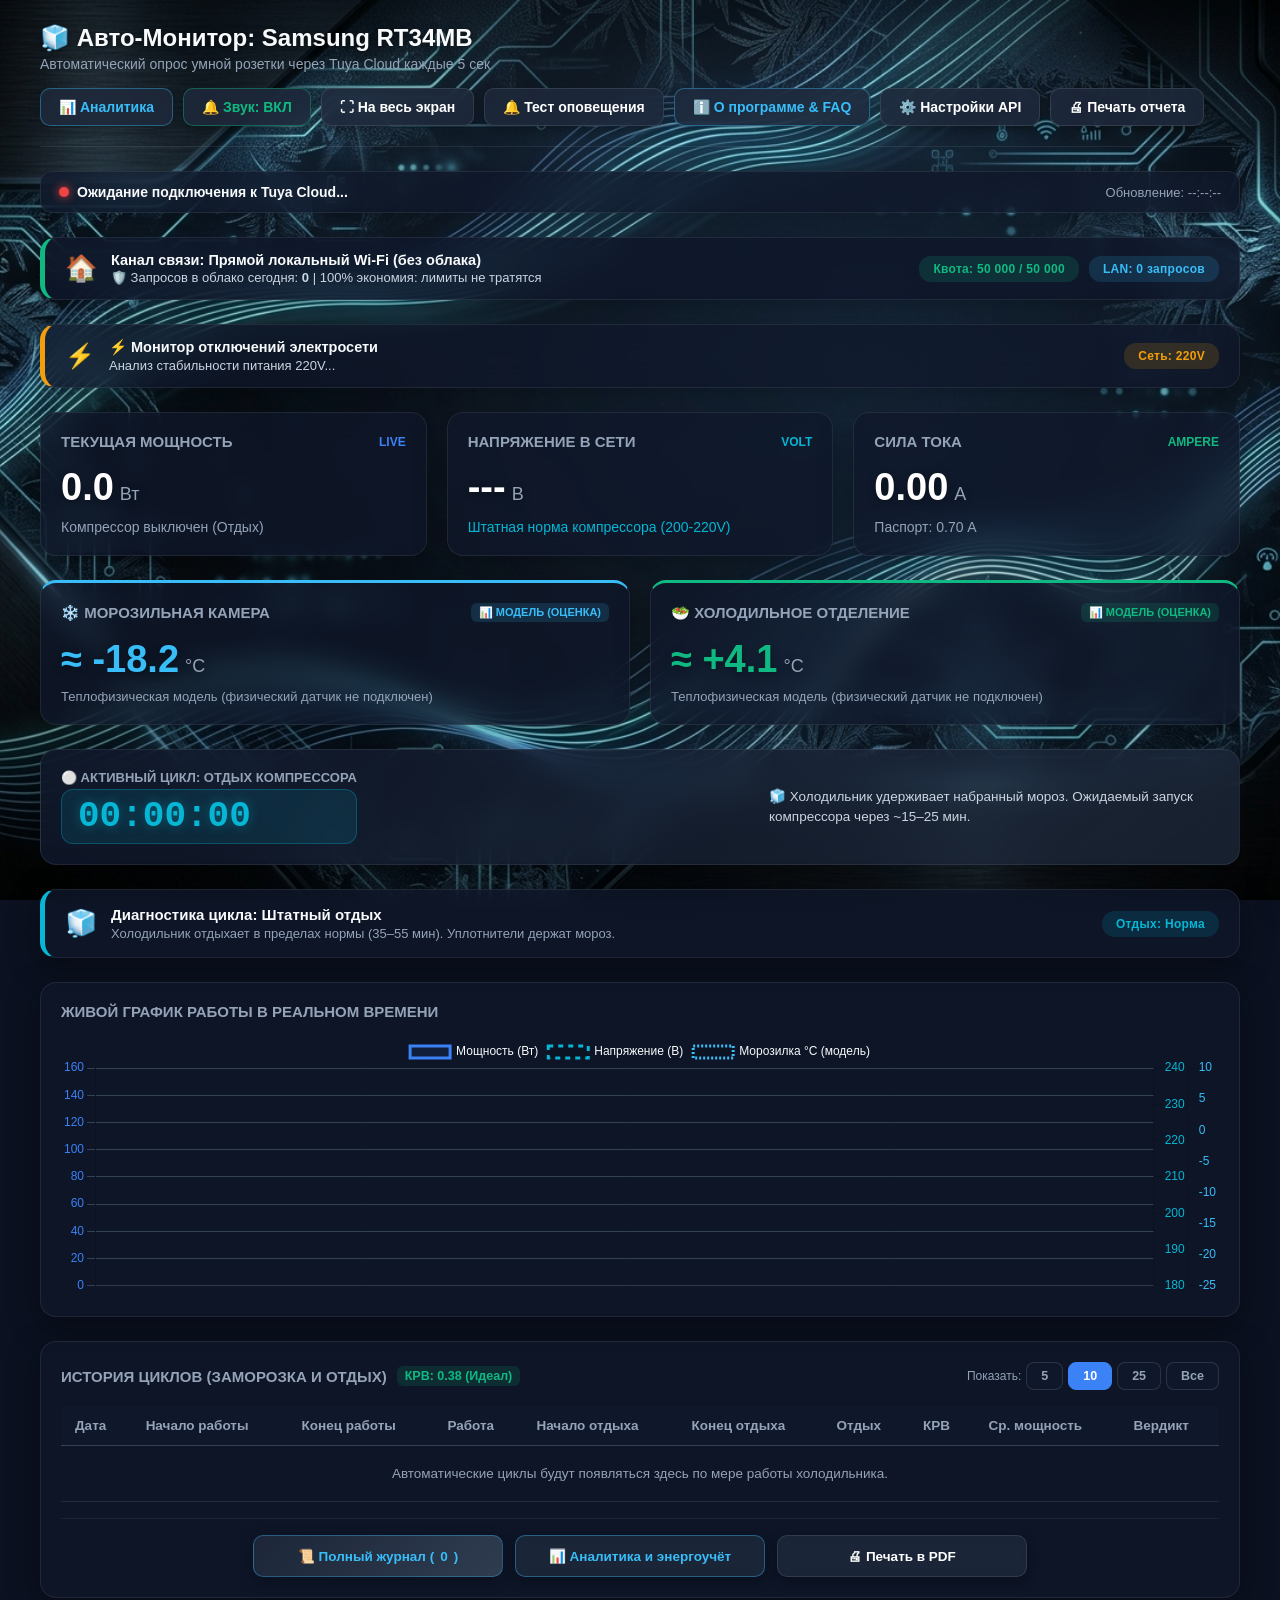
==== static/index.html @ 831f8606 "fix(dashboard): bump asset cache-busting query to v3.10.1 for instant splash reload" ====
<!DOCTYPE html>
<html lang="ru">
<head>
    <meta charset="UTF-8">
    <meta name="viewport" content="width=device-width, initial-scale=1.0">
    <title>Samsung RT34MB — Монитор</title>
    
    <!-- PWA & Mobile Icons -->
    <link rel="manifest" href="manifest.json">
    <link rel="icon" type="image/png" sizes="64x64" href="favicon.png">
    <link rel="apple-touch-icon" sizes="180x180" href="apple-touch-icon.png">
    <meta name="theme-color" content="#0f172a">
    <meta name="apple-mobile-web-app-capable" content="yes">
    <meta name="apple-mobile-web-app-status-bar-style" content="black-translucent">
    <meta name="apple-mobile-web-app-title" content="Samsung RT34MB">
    
    <script src="chart.umd.min.js"></script>
    <link rel="stylesheet" href="css/dashboard.css?v=3.10.1">

    <style>
        /* Safeguard style to ensure instant dark splash screen display on load */
        #app-splash-screen {
            position: fixed;
            top: 0;
            left: 0;
            width: 100vw;
            height: 100vh;
            z-index: 99999;
            background: #050914;
            display: flex;
        }
    </style>
</head>
<body>
<audio id="pc-audio-player" preload="auto" src="chime.wav" style="display:none;"></audio>

<!-- App Intro Splash Screen (Заставка при входе) -->
<div id="app-splash-screen" class="app-splash-screen" onclick="dismissSplashScreen()">
    <!-- Ambient glowing backdrop lighting -->
    <div class="splash-glow splash-glow-1"></div>
    <div class="splash-glow splash-glow-2"></div>
    <div class="splash-glow splash-glow-3"></div>
    <div class="splash-grid-pattern"></div>

    <!-- Quick Skip Button in top-right -->
    <button type="button" class="splash-skip-btn" id="splash-skip-btn" onclick="event.stopPropagation(); dismissSplashScreen();" title="Пропустить заставку [Esc]">
        <span>Пропустить</span> <span style="font-size:11px; opacity:0.8;">✕</span>
    </button>

    <div class="splash-container" onclick="event.stopPropagation();">
        <!-- Animated Tech Emblem -->
        <div class="splash-emblem-wrap">
            <div class="splash-orbit-outer"></div>
            <div class="splash-orbit-inner"></div>
            <div class="splash-radar-sweep"></div>
            <div class="splash-emblem-core">
                <div class="splash-icon-glow"></div>
                <!-- Precision SVG Refrigerator with Freezer Cryo Snowflake & Live Telemetry Wave -->
                <svg class="splash-svg-icon" viewBox="0 0 64 64" fill="none" xmlns="http://www.w3.org/2000/svg">
                    <!-- Modern Fridge Chassis -->
                    <rect x="14" y="6" width="36" height="52" rx="6" stroke="url(#splash-cyan-grad)" stroke-width="2.5" />
                    <!-- Freezer Divider -->
                    <line x1="14" y1="23" x2="50" y2="23" stroke="url(#splash-cyan-grad)" stroke-width="2" />
                    <!-- Ergonomic Door Handles -->
                    <line x1="18" y1="12" x2="18" y2="18" stroke="#38bdf8" stroke-width="2.5" stroke-linecap="round" />
                    <line x1="18" y1="28" x2="18" y2="38" stroke="#38bdf8" stroke-width="2.5" stroke-linecap="round" />
                    <!-- Cryo Snowflake in Freezer Section -->
                    <path d="M32 10V20M27 15H37M28.5 11.5L35.5 18.5M35.5 11.5L28.5 18.5" stroke="#67e8f9" stroke-width="1.8" stroke-linecap="round" />
                    <!-- Live ECG / Compressor Power Pulse Wave in Main Section -->
                    <path d="M20 38H25L28 32L32 44L35 35L38 41H44" stroke="#10b981" stroke-width="2.2" stroke-linecap="round" stroke-linejoin="round" class="splash-pulse-path" />
                    <defs>
                        <linearGradient id="splash-cyan-grad" x1="14" y1="6" x2="50" y2="58" gradientUnits="userSpaceOnUse">
                            <stop stop-color="#38bdf8"/>
                            <stop offset="0.5" stop-color="#06b6d4"/>
                            <stop offset="1" stop-color="#10b981"/>
                        </linearGradient>
                    </defs>
                </svg>
            </div>
        </div>

        <!-- Typography & Brand -->
        <div class="splash-brand">
            <div class="splash-brand-badge">
                <span class="splash-dot-pulse"></span>
                <span>TELEMETRY KIOSK • PRO v3.10.0</span>
            </div>
            <h1 class="splash-title">SAMSUNG <span class="splash-highlight">RT34MB</span></h1>
            <p class="splash-subtitle">Автономный комплекс термодинамики &amp; энергомониторинга</p>
        </div>

        <!-- Progress Bar & Status Text -->
        <div class="splash-progress-section">
            <div class="splash-progress-track">
                <div class="splash-progress-bar" id="splash-progress-bar">
                    <div class="splash-progress-sheen"></div>
                </div>
            </div>
            <div class="splash-status-row">
                <span class="splash-status-text" id="splash-status-text">Инициализация LAN Direct...</span>
                <span class="splash-status-pct" id="splash-status-pct">0%</span>
            </div>
        </div>

        <!-- System Architecture Pill Tags -->
        <div class="splash-tags">
            <span class="splash-tag"><span>⚡</span> 220V RMS</span>
            <span class="splash-tag"><span>❄️</span> No Frost</span>
            <span class="splash-tag"><span>🧠</span> Dual AI</span>
            <span class="splash-tag"><span>🛡️</span> Watchdog</span>
            <span class="splash-tag"><span>🍏</span> iPad Kiosk</span>
        </div>

        <!-- Bottom Tap / Click Hint -->
        <div class="splash-hint" onclick="dismissSplashScreen()">Нажмите в любое место или клавишу Esc для быстрого входа</div>
    </div>
</div>

<!-- Mobile Slide-out Drawer Menu -->
<div class="drawer-backdrop" id="drawer-backdrop" onclick="closeMobileDrawer()"></div>
<div class="drawer-content" id="drawer-content">
    <div class="drawer-header">
        <div>
            <div style="font-weight: 700; font-size: 15.5px; color: #f8fafc; display:flex; align-items:center; gap:6px;">
                🧊 <span>Samsung RT34MB</span>
            </div>
            <div style="font-size: 11.5px; color: #94a3b8; margin-top: 2px;">Мобильное меню</div>
        </div>
        <button onclick="closeMobileDrawer()" style="background: rgba(255,255,255,0.1); border: 1px solid rgba(255,255,255,0.15); color: #cbd5e1; width: 32px; height: 32px; border-radius: 50%; font-size: 16px; font-weight: bold; cursor: pointer; display: flex; align-items: center; justify-content: center;">
            ✕
        </button>
    </div>

    <!-- Section 1: Screens -->
    <div class="drawer-section-title">📂 Разделы</div>
    <button class="drawer-item" onclick="closeMobileDrawer(); window.scrollTo({top:0, behavior:'smooth'});">
        <span>🏠</span>
        <span>Главный дашборд</span>
    </button>
    <button class="drawer-item" onclick="closeMobileDrawer(); openAnalyticsModal();">
        <span>📊</span>
        <span>Аналитика и энергоучёт</span>
    </button>
    <button class="drawer-item" onclick="closeMobileDrawer(); openArchiveModal();">
        <span>📜</span>
        <span>Полный архив циклов</span>
    </button>
    <button class="drawer-item" onclick="closeMobileDrawer(); openAboutModal();">
        <span>ℹ️</span>
        <span>О программе, FAQ и версии</span>
    </button>
    <a class="drawer-item" href="ipad.html">
        <span>📟</span>
        <span>Режим Киоска iPad / Планшет</span>
    </a>
    <a class="drawer-item" href="../index.html" id="drawer-landing-btn" style="display:none;">
        <span>🌐</span>
        <span>На страницу презентации</span>
    </a>

    <!-- Section 2: Controls & Audio -->
    <div class="drawer-section-title">⚙️ Управление и звук</div>
    <button class="drawer-item" onclick="togglePcSound(); syncDrawerSoundUI();">
        <span id="drawer-sound-icon">🔔</span>
        <span id="drawer-sound-text">Звуковой сигнал: ВКЛ</span>
    </button>
    <button class="drawer-item" onclick="closeMobileDrawer(); showSplashScreen(true);">
        <span>🎬</span>
        <span>Заставка при входе</span>
    </button>
    <button class="drawer-item" onclick="toggleFullScreen(); closeMobileDrawer();">
        <span>⛶</span>
        <span>Полноэкранный режим</span>
    </button>
    <button class="drawer-item" onclick="testNotification(); closeMobileDrawer();">
        <span>🔔</span>
        <span>Тест оповещения</span>
    </button>
    <button class="drawer-item" onclick="openSettings(); closeMobileDrawer();">
        <span>⚙️</span>
        <span>Настройки Tuya API</span>
    </button>
    <button class="drawer-item" onclick="printReport();">
        <span>🖨</span>
        <span>Печать отчета</span>
    </button>

    <!-- Section 3: Status Info -->
    <div class="drawer-section-title">🛡️ Инфо о системе</div>
    <div style="padding: 12px 16px; font-size: 12px; color: #94a3b8; line-height: 1.6; background: rgba(15,23,42,0.6); margin: 6px 16px; border-radius: 10px; border: 1px solid rgba(255,255,255,0.06);">
        <div>Сервер: <strong style="color:#f8fafc;" id="drawer-server-ip">Локальная сеть</strong></div>
        <div id="drawer-channel-info">Канал: <strong style="color:#10b981;">LAN (без облака)</strong></div>
        <div id="drawer-quota-info">Квота: <strong style="color:#10b981;">50 000 / 50 000</strong></div>
    </div>
</div>

<div class="container">
    <!-- Header -->
    <div class="header">
        <div class="title-group">
            <h1>🧊 Авто-Монитор: Samsung RT34MB</h1>
            <p>Автоматический опрос умной розетки через Tuya Cloud каждые 5 сек</p>
        </div>
        <!-- Desktop Action Buttons -->
        <div class="btn-group desktop-btn-group">
            <button class="btn btn-secondary" onclick="openAnalyticsModal()" style="color:#38bdf8; border-color:rgba(56,189,248,0.4); font-weight:700;">📊 Аналитика</button>
            <button class="btn btn-secondary" onclick="togglePcSound()" id="pc-sound-btn" style="color:#10b981; border-color:rgba(16,185,129,0.4);">🔔 Звук: ВКЛ</button>
            <button class="btn btn-secondary" onclick="toggleFullScreen()" id="fs-btn">⛶ На весь экран</button>
            <button class="btn btn-secondary" onclick="testNotification()">🔔 Тест оповещения</button>
            <button class="btn btn-secondary" onclick="openAboutModal()" style="color:#38bdf8; border-color:rgba(56,189,248,0.4);">ℹ️ О программе & FAQ</button>
            <button class="btn btn-secondary" onclick="openSettings()">⚙️ Настройки API</button>
            <button class="btn btn-secondary" onclick="printReport()">🖨 Печать отчета</button>
            <a class="btn btn-secondary" href="../index.html" id="desktop-landing-btn" style="display:none; color:#f8fafc; border-color:rgba(255,255,255,0.25);">← Презентация</a>
        </div>
        <!-- Mobile Menu Hamburger Trigger -->
        <button class="mobile-menu-btn" onclick="openMobileDrawer()" id="mobile-menu-toggle">
            ☰ Меню
        </button>
    </div>

    <!-- Cloud Status Banner -->
    <div class="cloud-banner">
        <div class="status-tag" id="cloud-status">
            <span class="dot dot-red" id="cloud-dot"></span>
            <span id="cloud-text">Ожидание подключения к Tuya Cloud...</span>
        </div>
        <div style="font-size: 13px; color: var(--text-muted);" id="last-sync">Обновление: --:--:--</div>
    </div>

    <!-- Network Channel & Cloud Quota Card -->
    <div id="channel-quota-card" class="card" style="margin-bottom: 24px; border-left: 5px solid #10b981; padding: 14px 20px; display: flex; justify-content: space-between; align-items: center; flex-wrap: wrap; gap: 12px; background: rgba(15, 23, 42, 0.85);">
        <div style="display:flex; align-items:center; gap:14px;">
            <span id="channel-icon" style="font-size:26px;">🏠</span>
            <div>
                <div style="font-size:14.5px; font-weight:700; color:#f8fafc;" id="channel-title">Канал связи: Прямой локальный Wi-Fi (без облака)</div>
                <div style="font-size:13px; color:#cbd5e1; margin-top:2px;" id="channel-subtitle">
                    🛡️ Запросов в облако сегодня: <strong>0</strong> | 100% экономия: лимиты не тратятся
                </div>
            </div>
        </div>
        <div style="display:flex; align-items:center; gap:10px;">
            <div id="quota-badge" style="font-size:12px; font-weight:700; padding:6px 14px; border-radius:12px; background:rgba(16,185,129,0.15); color:#10b981; letter-spacing:0.3px;">
                Квота: 50 000 / 50 000
            </div>
            <div id="channel-badge" style="font-size:12px; font-weight:700; padding:6px 14px; border-radius:12px; background:rgba(56,189,248,0.15); color:#38bdf8; letter-spacing:0.3px;">
                LAN: 0 запросов
            </div>
        </div>
    </div>

    <!-- Blackout Monitoring Banner -->
    <div id="blackout-card" class="card" style="margin-bottom: 24px; border-left: 5px solid #f59e0b; padding: 14px 20px; display: flex; justify-content: space-between; align-items: center; flex-wrap: wrap; gap: 12px; background: rgba(15, 23, 42, 0.75);">
        <div style="display:flex; align-items:center; gap:14px;">
            <span style="font-size:24px;">⚡</span>
            <div>
                <div style="font-size:14.5px; font-weight:700; color:#f8fafc;" id="blackout-title">⚡ Монитор отключений электросети</div>
                <div style="font-size:13px; color:#cbd5e1; margin-top:2px;" id="blackout-subtitle">Анализ стабильности питания 220V...</div>
            </div>
        </div>
        <div id="blackout-badge" style="font-size:12px; font-weight:700; padding:6px 14px; border-radius:12px; background:rgba(245,158,11,0.15); color:#f59e0b; letter-spacing:0.3px;">
            Сеть: 220V
        </div>
    </div>

    <!-- Live Cards: Row 1 (Power & Grid) -->
    <div class="grid-3">
        <div class="card">
            <div class="card-header"><span class="card-title">Текущая мощность</span><span style="color:var(--accent-blue); font-size:12px; font-weight:bold;">LIVE</span></div>
            <div class="main-stat" id="live-power">0.0 <span class="unit">Вт</span></div>
            <div style="font-size: 14px; margin-top: 10px; color: var(--text-muted);" id="live-state-desc">Компрессор выключен (Отдых)</div>
        </div>

        <div class="card">
            <div class="card-header"><span class="card-title">Напряжение в сети</span><span style="color:var(--accent-cyan); font-size:12px; font-weight:bold;">VOLT</span></div>
            <div class="main-stat" id="live-voltage">--- <span class="unit">В</span></div>
            <div style="font-size: 14px; margin-top: 10px; color: var(--accent-cyan);" id="live-volt-desc">Штатная норма компрессора (200-220V)</div>
        </div>

        <div class="card">
            <div class="card-header"><span class="card-title">Сила тока</span><span style="color:var(--accent-green); font-size:12px; font-weight:bold;">AMPERE</span></div>
            <div class="main-stat" id="live-current">0.00 <span class="unit">А</span></div>
            <div style="font-size: 14px; margin-top: 10px; color: var(--text-muted);">Паспорт: 0.70 А</div>
        </div>
    </div>

    <!-- Temperature Dials: Row 2 (Freezer & Fridge Cameras) -->
    <div style="display:grid; grid-template-columns: repeat(auto-fit, minmax(320px, 1fr)); gap: 20px; margin-bottom: 24px;">
        <div class="card" style="border-top: 3px solid #38bdf8;">
            <div class="card-header">
                <span class="card-title">❄️ Морозильная камера</span>
                <span id="freezer-tag" style="color:#38bdf8; font-size:11px; font-weight:700; background:rgba(56,189,248,0.15); padding:3px 8px; border-radius:6px;">📊 МОДЕЛЬ (ОЦЕНКА)</span>
            </div>
            <div class="main-stat" id="temp-freezer-val" style="color:#38bdf8;">≈ -18.2 <span class="unit">°C</span></div>
            <div style="font-size: 13px; margin-top: 8px; color: var(--text-muted);" id="freezer-desc">Теплофизическая модель (физический датчик не подключен)</div>
        </div>

        <div class="card" style="border-top: 3px solid #10b981;">
            <div class="card-header">
                <span class="card-title">🥗 Холодильное отделение</span>
                <span id="fridge-tag" style="color:#10b981; font-size:11px; font-weight:700; background:rgba(16,185,129,0.15); padding:3px 8px; border-radius:6px;">📊 МОДЕЛЬ (ОЦЕНКА)</span>
            </div>
            <div class="main-stat" id="temp-fridge-val" style="color:#10b981;">≈ +4.1 <span class="unit">°C</span></div>
            <div style="font-size: 13px; margin-top: 8px; color: var(--text-muted);" id="fridge-desc">Теплофизическая модель (физический датчик не подключен)</div>
        </div>
    </div>

    <!-- Auto Cycle Box -->
    <div class="cycle-box">
        <div>
            <div style="font-size: 13px; color: var(--text-muted); margin-bottom: 4px; font-weight:600;" id="timer-title">⚪ АКТИВНЫЙ ЦИКЛ: ОТДЫХ КОМПРЕССОРА</div>
            <div class="timer-val" id="auto-timer" style="color: #06b6d4;">00:00:00</div>
        </div>
        <div style="max-width: 450px; font-size: 13.5px; color: #cbd5e1; line-height: 1.5;" id="cycle-verdict">
            🧊 Холодильник удерживает набранный мороз. Ожидаемый запуск компрессора через ~15–25 мин.
        </div>
    </div>

    <!-- Health & Anomaly Diagnostics Banner -->
    <div id="health-card" class="card" style="margin-bottom: 24px; border-left: 5px solid #06b6d4; transition: all 0.3s ease; padding: 16px 20px;">
        <div style="display:flex; justify-content:space-between; align-items:center; flex-wrap:wrap; gap:12px;">
            <div style="display:flex; align-items:center; gap:14px;">
                <span id="health-icon" style="font-size:26px;">🧊</span>
                <div>
                    <div id="health-title" style="font-size:15px; font-weight:700; color:#f8fafc;">Диагностика цикла: Штатный отдых</div>
                    <div id="health-subtitle" style="font-size:13px; color:#94a3b8; margin-top:3px;">Холодильник отдыхает в пределах нормы (35–55 мин). Уплотнители держат мороз.</div>
                </div>
            </div>
            <div id="health-badge" style="font-size:12px; font-weight:700; padding:6px 14px; border-radius:20px; background:rgba(6,182,212,0.15); color:#06b6d4; letter-spacing:0.3px;">
                Отдых: Норма
            </div>
        </div>
    </div>

    <!-- Chart -->
    <div class="chart-card">
        <div class="card-header"><span class="card-title">Живой график работы в реальном времени</span></div>
        <div class="chart-container"><canvas id="liveChart"></canvas></div>
    </div>

    <!-- Cycles Table -->
    <div class="card">
        <div class="card-header" style="display:flex; justify-content:space-between; align-items:center; flex-wrap:wrap; gap:10px;">
            <div style="display:flex; align-items:center; gap:10px; flex-wrap:wrap;">
                <span class="card-title" style="margin:0;">История циклов (Заморозка и отдых)</span>
                <span id="krv-badge" style="font-size:12.5px; color:#10b981; font-weight:bold; background:rgba(16,185,129,0.15); padding:3px 8px; border-radius:6px;">КРВ: 0.38 (Идеал)</span>
            </div>
            <!-- Rows Filter Selector: 5 | 10 | 25 | Все -->
            <div style="display:flex; align-items:center; gap:5px;">
                <span style="font-size:12px; color:var(--text-muted);">Показать:</span>
                <button class="filter-btn" id="limit-5" onclick="setCyclesLimit(5)">5</button>
                <button class="filter-btn active" id="limit-10" onclick="setCyclesLimit(10)">10</button>
                <button class="filter-btn" id="limit-25" onclick="setCyclesLimit(25)">25</button>
                <button class="filter-btn" id="limit-all" onclick="setCyclesLimit('all')">Все</button>
            </div>
        </div>
        <div style="overflow-x:auto;">
            <table>
                <thead>
                    <tr><th>Дата</th><th>Начало работы</th><th>Конец работы</th><th>Работа</th><th>Начало отдыха</th><th>Конец отдыха</th><th>Отдых</th><th>КРВ</th><th>Ср. мощность</th><th>Вердикт</th></tr>
                </thead>
                <tbody id="cycles-body">
                    <tr><td colspan="10" style="text-align:center; color:var(--text-muted); padding:20px;">Автоматические циклы будут появляться здесь по мере работы холодильника.</td></tr>
                </tbody>
            </table>
        </div>
        <div style="margin-top: 16px; text-align: center; border-top: 1px solid rgba(255,255,255,0.06); padding-top: 16px; display:flex; justify-content:center; gap:12px; flex-wrap:wrap;">
            <button class="btn-archive" onclick="openArchiveModal()" style="flex: 1 1 210px; max-width: 250px; height: 42px; padding: 0 16px; justify-content: center;">
                📜 Полный журнал (<span id="total-cycles-btn">0</span>)
            </button>
            <button class="btn btn-secondary" onclick="openAnalyticsModal()" style="flex: 1 1 210px; max-width: 250px; height: 42px; padding: 0 16px; justify-content: center; font-size: 13.5px; border-radius: 10px; white-space: nowrap; color:#38bdf8; border-color:rgba(56,189,248,0.4); font-weight:700;">
                📊 Аналитика и энергоучёт
            </button>
            <button class="btn btn-secondary" onclick="printReport()" style="flex: 1 1 210px; max-width: 250px; height: 42px; padding: 0 16px; justify-content: center; font-size: 13.5px; border-radius: 10px; white-space: nowrap;">
                🖨 Печать в PDF
            </button>
        </div>
    </div>
</div>

<!-- Analytics & Diagnostics Modal -->
<div class="modal" id="analytics-modal" onclick="if(event.target===this) closeAnalyticsModal();" style="display:none; position:fixed; z-index:2000; left:0; top:0; width:100%; height:100%; background:rgba(15,23,42,0.85); backdrop-filter:blur(8px); justify-content:center; align-items:center; padding:10px;">
    <div style="background:#1e293b; border:1px solid rgba(255,255,255,0.14); border-radius:18px; width:100%; max-width:1050px; max-height:92vh; display:flex; flex-direction:column; box-shadow:0 25px 60px rgba(0,0,0,0.7); overflow:hidden;">
        <!-- Header -->
        <div style="padding:16px 22px; border-bottom:1px solid rgba(255,255,255,0.08); background:rgba(15,23,42,0.9); display:flex; justify-content:space-between; align-items:center; flex-shrink:0;">
            <div style="display:flex; align-items:center; gap:12px;">
                <div style="width:40px; height:40px; border-radius:10px; background:linear-gradient(135deg, #0284c7, #06b6d4); display:flex; align-items:center; justify-content:center; font-size:20px; box-shadow:0 0 15px rgba(6,182,212,0.4);">📊</div>
                <div>
                    <div style="font-weight:800; font-size:17px; color:#f8fafc; display:flex; align-items:center; gap:8px; flex-wrap:wrap;">
                        Аналитика и Здоровье Холодильника
                        <span id="analytics-health-badge" style="font-size:11px; font-weight:700; background:rgba(16,185,129,0.2); color:#10b981; border:1px solid rgba(16,185,129,0.4); padding:2px 8px; border-radius:6px;">Индекс: --/100</span>
                    </div>
                    <div style="font-size:12px; color:#94a3b8; margin-top:2px;" id="analytics-subtitle">На основе 300+ циклов за 17 дней непрерывных измерений</div>
                </div>
            </div>
            <button onclick="closeAnalyticsModal()" style="background:rgba(255,255,255,0.1); border:1px solid rgba(255,255,255,0.15); color:#cbd5e1; width:34px; height:34px; border-radius:50%; font-size:18px; font-weight:bold; cursor:pointer; display:flex; align-items:center; justify-content:center; flex-shrink:0;">✕</button>
        </div>

        <!-- Scrollable Body with custom scrollbar -->
        <div class="archive-scroll-container" style="padding:18px 22px; overflow-y:auto; flex:1;">
            <!-- Top Metric Cards Grid (6 cards) -->
            <div style="display:grid; grid-template-columns:repeat(auto-fit, minmax(150px, 1fr)); gap:12px; margin-bottom:18px;">
                <!-- Card 1: Daily kWh -->
                <div style="background:rgba(15,23,42,0.7); border:1px solid rgba(255,255,255,0.08); border-radius:12px; padding:12px 14px;">
                    <div style="font-size:11px; color:#94a3b8; font-weight:600; text-transform:uppercase;">⚡ Расход в сутки</div>
                    <div style="font-size:22px; font-weight:800; color:#38bdf8; margin-top:4px;" id="an-daily-kwh">-- <span style="font-size:13px; font-weight:500; color:#94a3b8;">кВт·ч</span></div>
                    <div style="font-size:11px; color:#cbd5e1; margin-top:2px;">Прогноз: <span id="an-monthly-kwh" style="color:#f8fafc; font-weight:600;">-- кВт·ч</span>/мес</div>
                </div>
                <!-- Card 2: Cost -->
                <div style="background:rgba(15,23,42,0.7); border:1px solid rgba(255,255,255,0.08); border-radius:12px; padding:12px 14px;">
                    <div style="font-size:11px; color:#94a3b8; font-weight:600; text-transform:uppercase;">💰 Стоимость в месяц</div>
                    <div style="font-size:22px; font-weight:800; color:#10b981; margin-top:4px;"><span id="an-monthly-cost">--</span> <span style="font-size:13px; font-weight:500; color:#94a3b8;" id="an-currency">₽</span></div>
                    <div style="font-size:11px; color:#cbd5e1; margin-top:2px;"><span id="an-daily-cost" style="color:#f8fafc; font-weight:600;">-- ₽</span> в сутки</div>
                </div>
                <!-- Card 3: Defrost share -->
                <div style="background:rgba(15,23,42,0.7); border:1px solid rgba(255,255,255,0.08); border-radius:12px; padding:12px 14px;">
                    <div style="font-size:11px; color:#94a3b8; font-weight:600; text-transform:uppercase;">🔥 Доля ТЭНа No Frost</div>
                    <div style="font-size:22px; font-weight:800; color:#f97316; margin-top:4px;" id="an-defrost-share">-- <span style="font-size:13px; font-weight:500; color:#94a3b8;">%</span></div>
                    <div style="font-size:11px; color:#cbd5e1; margin-top:2px;">Мотор: <span id="an-compressor-share" style="color:#f8fafc; font-weight:600;">--%</span></div>
                </div>
                <!-- Card 4: Voltage red hours -->
                <div style="background:rgba(15,23,42,0.7); border:1px solid rgba(255,255,255,0.08); border-radius:12px; padding:12px 14px;">
                    <div style="font-size:11px; color:#94a3b8; font-weight:600; text-transform:uppercase;">⚠️ Зона риска (&lt;190V)</div>
                    <div style="font-size:22px; font-weight:800; color:#f59e0b; margin-top:4px;" id="an-red-hours">-- <span style="font-size:13px; font-weight:500; color:#94a3b8;">ч</span></div>
                    <div style="font-size:11px; color:#cbd5e1; margin-top:2px;">Норма 205V+: <span id="an-norm-pct" style="color:#10b981; font-weight:600;">--%</span></div>
                </div>
                <!-- Card 5: Defrost timer interval -->
                <div style="background:rgba(15,23,42,0.7); border:1px solid rgba(255,255,255,0.08); border-radius:12px; padding:12px 14px;">
                    <div style="font-size:11px; color:#94a3b8; font-weight:600; text-transform:uppercase;">❄️ Автооттайка No Frost</div>
                    <div style="font-size:22px; font-weight:800; color:#06b6d4; margin-top:4px;" id="an-defrost-dur">-- <span style="font-size:13px; font-weight:500; color:#94a3b8;">мин</span></div>
                    <div style="font-size:11px; color:#cbd5e1; margin-top:2px;">Всего: <span id="an-defrost-count" style="color:#f8fafc; font-weight:600;">--</span> оттаек (🟢)</div>
                </div>
                <!-- Card 6: Total monitored kWh -->
                <div style="background:rgba(15,23,42,0.7); border:1px solid rgba(255,255,255,0.08); border-radius:12px; padding:12px 14px;">
                    <div style="font-size:11px; color:#94a3b8; font-weight:600; text-transform:uppercase;">📊 Всего намотал</div>
                    <div style="font-size:22px; font-weight:800; color:#a855f7; margin-top:4px;" id="an-total-kwh">-- <span style="font-size:13px; font-weight:500; color:#94a3b8;">кВт·ч</span></div>
                    <div style="font-size:11px; color:#cbd5e1; margin-top:2px;">За <span id="an-days-count" style="color:#f8fafc; font-weight:600;">--</span> дней</div>
                </div>
            </div>

            <!-- Tariff Input Bar -->
            <div style="background:rgba(15,23,42,0.7); border:1px solid rgba(255,255,255,0.08); border-radius:12px; padding:12px 16px; margin-bottom:18px; display:flex; justify-content:space-between; align-items:center; flex-wrap:wrap; gap:12px;">
                <div style="font-size:13px; color:#cbd5e1; display:flex; align-items:center; gap:8px; flex-wrap:wrap;">
                    <span>⚙️ Тариф за 1 кВт·ч:</span>
                    <input type="number" id="analytics-tariff-input" step="0.1" min="0" value="5.0" style="width:75px; background:#0b1120; border:1px solid rgba(56,189,248,0.4); color:#38bdf8; font-weight:bold; padding:4px 8px; border-radius:6px; font-size:13px; text-align:center;">
                    <select id="analytics-currency-select" style="background:#0b1120; border:1px solid rgba(255,255,255,0.15); color:#f8fafc; padding:4px 8px; border-radius:6px; font-size:13px;">
                        <option value="₽">₽ (руб)</option>
                        <option value="₴">₴ (грн)</option>
                        <option value="$">$ (usd)</option>
                        <option value="€">€ (eur)</option>
                        <option value="₸">₸ (тенге)</option>
                    </select>
                    <button onclick="saveAndApplyTariff()" style="background:#0284c7; color:#fff; border:none; padding:6px 14px; border-radius:6px; font-size:12px; font-weight:bold; cursor:pointer;">Пересчитать и сохранить</button>
                </div>
                <div style="font-size:12px; color:#94a3b8;">
                    💡 Расчёт ведётся по честной интегральной мощности каждого цикла
                </div>
            </div>

            <!-- Tuya Cloud Energy Calibration Banner -->
            <div id="an-reconcile-box" style="background:rgba(15,23,42,0.8); border:1px solid rgba(16,185,129,0.3); border-left:4px solid #10b981; border-radius:12px; padding:12px 16px; margin-bottom:18px; display:flex; justify-content:space-between; align-items:center; flex-wrap:wrap; gap:12px;">
                <div style="display:flex; align-items:center; gap:12px;">
                    <span style="font-size:24px;">🛡️</span>
                    <div>
                        <div style="font-weight:700; font-size:14px; color:#f8fafc; display:flex; align-items:center; gap:8px; flex-wrap:wrap;">
                            Аппаратная калибровка Tuya Cloud
                            <span id="an-reconcile-badge" style="font-size:11px; font-weight:700; background:rgba(16,185,129,0.2); color:#10b981; padding:2px 8px; border-radius:6px;">99.2% точности</span>
                        </div>
                        <div style="font-size:12px; color:#94a3b8; margin-top:3px;" id="an-reconcile-desc">
                            Сверка за сегодня: локально <strong style="color:#38bdf8;" id="an-rec-local">--</strong> кВт·ч / чип розетки <strong style="color:#10b981;" id="an-rec-cloud">--</strong> кВт·ч (разница <span id="an-rec-delta" style="color:#cbd5e1;">--</span> кВт·ч)
                        </div>
                    </div>
                </div>
                <div style="display:flex; align-items:center; gap:8px;">
                    <span style="font-size:11px; color:#64748b;" id="an-rec-time">Авто: каждый час</span>
                    <button id="an-rec-btn" onclick="triggerEnergyReconciliation()" style="background:#0284c7; border:none; color:#fff; font-size:12px; font-weight:700; padding:6px 14px; border-radius:8px; cursor:pointer; display:flex; align-items:center; gap:6px; transition:0.2s;">
                        <span>🔄</span> Сверить сейчас
                    </button>
                </div>
            </div>

            <!-- Chart 1: Daily Timeline (кВт·ч + КРВ) -->
            <div style="background:rgba(15,23,42,0.7); border:1px solid rgba(255,255,255,0.08); border-radius:14px; padding:16px; margin-bottom:18px;">
                <div style="display:flex; justify-content:space-between; align-items:center; margin-bottom:12px; flex-wrap:wrap; gap:8px;">
                    <div style="font-size:14px; font-weight:700; color:#f8fafc;">📈 Динамика электропотребления и КРВ по дням</div>
                    <div style="font-size:11.5px; color:#94a3b8;">Столбцы: кВт·ч (слева) | Линия: КРВ (справа)</div>
                </div>
                <div style="position:relative; height:240px; width:100%;">
                    <canvas id="analytics-daily-chart"></canvas>
                </div>
            </div>

            <!-- Chart 2: 24h Hourly Profile (Activity % & Voltage) -->
            <div style="background:rgba(15,23,42,0.7); border:1px solid rgba(255,255,255,0.08); border-radius:14px; padding:16px; margin-bottom:18px;">
                <div style="display:flex; justify-content:space-between; align-items:center; margin-bottom:12px; flex-wrap:wrap; gap:8px;">
                    <div style="font-size:14px; font-weight:700; color:#f8fafc;">🕒 Суточный профиль активности компрессора (00:00 — 23:00)</div>
                    <div style="font-size:11.5px; color:#94a3b8;">Столбцы: % времени работы | Линия: Напряжение (В)</div>
                </div>
                <div style="position:relative; height:240px; width:100%;">
                    <canvas id="analytics-hourly-chart"></canvas>
                </div>
            </div>

            <!-- Diagnostic Insights & Summary -->
            <div style="background:rgba(15,23,42,0.7); border:1px solid rgba(255,255,255,0.08); border-radius:14px; padding:16px;">
                <div style="font-size:14px; font-weight:700; color:#f8fafc; margin-bottom:12px;">🩺 Экспертное заключение по телеметрии</div>
                <div style="display:grid; grid-template-columns:repeat(auto-fit, minmax(280px, 1fr)); gap:12px;">
                    <div style="background:rgba(30,41,59,0.5); padding:12px; border-radius:10px; border-left:3px solid #10b981;">
                        <div style="font-weight:bold; font-size:12.5px; color:#10b981;">🟢 Компрессор и теплоизоляция</div>
                        <div style="font-size:12px; color:#cbd5e1; margin-top:4px;" id="insight-compressor">
                            КРВ в диапазоне 0.31–0.42 (норма до 0.50). Холодильник отлично удерживает температуру. Время отдыха стабильно превышает 45 минут.
                        </div>
                    </div>
                    <div style="background:rgba(30,41,59,0.5); padding:12px; border-radius:10px; border-left:3px solid #f97316;">
                        <div style="font-weight:bold; font-size:12.5px; color:#f97316;">🔥 Система оттайки No Frost</div>
                        <div style="font-size:12px; color:#cbd5e1; margin-top:4px;" id="insight-defrost">
                            Автооттайка срабатывает стабильно. Среднее время нагрева 25 мин при мощности ТЭНа 155 Вт. Шуба на испарителе отсутствует.
                        </div>
                    </div>
                    <div style="background:rgba(30,41,59,0.5); padding:12px; border-radius:10px; border-left:3px solid #f59e0b;">
                        <div style="font-weight:bold; font-size:12.5px; color:#f59e0b;">⚠️ Качество электросети</div>
                        <div style="font-size:12px; color:#cbd5e1; margin-top:4px;" id="insight-voltage">
                            Зафиксированы просадки до 164 В в вечернее время. Для продления ресурса мотора рекомендуется использовать стабилизатор напряжения.
                        </div>
                    </div>
                </div>
            </div>
        </div>
    </div>
</div>

<!-- Full Archive Modal -->
<div class="modal" id="archive-modal" onclick="if(event.target===this) closeArchiveModal();" style="display:none; position:fixed; z-index:2000; left:0; top:0; width:100%; height:100%; background:rgba(15,23,42,0.85); backdrop-filter:blur(8px); justify-content:center; align-items:center; padding:10px;">
    <div style="background:#1e293b; border:1px solid rgba(255,255,255,0.14); border-radius:16px; width:100%; max-width:980px; max-height:92vh; display:flex; flex-direction:column; box-shadow:0 25px 60px rgba(0,0,0,0.6); overflow:hidden;">
        <!-- Header -->
        <div style="padding:14px 18px; border-bottom:1px solid rgba(255,255,255,0.08); background:rgba(15,23,42,0.8);">
            <div style="display:flex; justify-content:space-between; align-items:flex-start; gap:10px;">
                <div>
                    <h3 style="margin:0; font-size:16.5px; color:#f8fafc; font-weight:700;">📜 Полный архив циклов холодильника</h3>
                    <div style="font-size:12px; color:#94a3b8; margin-top:2px;">Вся зафиксированная история работы компрессора и автооттайки No Frost</div>
                </div>
                <button onclick="closeArchiveModal()" style="background:rgba(255,255,255,0.1); border:1px solid rgba(255,255,255,0.15); color:#cbd5e1; width:34px; height:34px; border-radius:50%; font-size:18px; font-weight:bold; cursor:pointer; display:flex; align-items:center; justify-content:center; flex-shrink:0;">
                    ✕
                </button>
            </div>
            <!-- Filters -->
            <div style="display:flex; align-items:center; gap:6px; margin-top:12px; overflow-x:auto; -webkit-overflow-scrolling:touch; padding-bottom:2px;">
                <button onclick="filterArchive('all')" class="filter-btn active" id="filter-all">Все</button>
                <button onclick="filterArchive('cooling')" class="filter-btn" id="filter-cooling" style="white-space:nowrap;">🟢 Заморозка</button>
                <button onclick="filterArchive('defrost')" class="filter-btn" id="filter-defrost" style="white-space:nowrap;">🔥 Оттайка</button>
                <button onclick="filterArchive('blackout')" class="filter-btn" id="filter-blackout" style="color:#f59e0b; border-color:rgba(245,158,11,0.4); white-space:nowrap;">⚡ Отключения света</button>
            </div>
        </div>
        <!-- Scrollable Body Table with horizontal touch scroll -->
        <div class="archive-scroll-container">
            <table id="archive-table" style="min-width:700px;">
                <thead id="archive-thead">
                    <tr><th>Дата</th><th>Начало работы</th><th>Конец работы</th><th>Работа</th><th>Начало отдыха</th><th>Конец отдыха</th><th>Отдых</th><th>КРВ</th><th>Ср. мощность</th><th>Режим</th></tr>
                </thead>
                <tbody id="archive-body"></tbody>
            </table>
        </div>
    </div>
</div>

<!-- Settings Modal -->
<div class="modal" id="settings-modal">
    <div class="modal-content">
        <div class="modal-header">
            <h3>⚙️ Настройки Tuya Cloud API</h3>
            <span style="cursor:pointer; font-size:20px;" onclick="closeSettings()">&times;</span>
        </div>
        <div class="form-group">
            <label>Регион дата-центра</label>
            <select id="cfg-region">
                <option value="eu" selected>Central Europe (eu) — Россия / Европа</option>
                <option value="us">Western America (us)</option>
            </select>
        </div>
        <div class="form-group">
            <label>Access ID / Client ID</label>
            <input type="text" id="cfg-key" placeholder="Напр. 3k8a7f9bc82d...">
        </div>
        <div class="form-group">
            <label>Access Secret / Client Secret</label>
            <input type="password" id="cfg-secret" placeholder="Напр. 82fa91b3...">
        </div>
        <div class="form-group">
            <label>Device ID (Идентификатор умной розетки)</label>
            <input type="text" id="cfg-device" placeholder="Напр. bfa82710...">
        </div>
        <div class="form-group">
            <label>ID датчика температуры Tuya (Опционально)</label>
            <input type="text" id="cfg-temp-sensor" placeholder="Напр. ebf829a1... (оставьте пустым для автооценки)">
        </div>
        <div style="margin: 18px 0 14px; border-top: 1px solid rgba(255,255,255,0.1); padding-top: 14px;">
            <div style="font-weight: 700; color: #38bdf8; font-size: 13.5px; margin-bottom: 8px; display:flex; align-items:center; gap:6px;">
                <span>✈️</span> Оповещения в Telegram &amp; Бот
            </div>
            <div style="display:flex; align-items:center; gap:8px; margin-bottom:10px;">
                <input type="checkbox" id="cfg-tg-enabled" style="width:18px; height:18px; cursor:pointer;">
                <label for="cfg-tg-enabled" style="margin:0; font-size:13px; color:#f8fafc; cursor:pointer; font-weight:600;">Включить Telegram-бота и алерты</label>
            </div>
            <div class="form-group" style="margin-bottom:8px;">
                <label>Telegram Bot Token (от @BotFather)</label>
                <input type="password" id="cfg-tg-token" placeholder="123456789:ABCdefGHIjklMNOpqrs...">
            </div>
            <div class="form-group" style="margin-bottom:8px;">
                <label>Telegram Chat ID (ID пользователя или несколько через запятую)</label>
                <input type="text" id="cfg-tg-chat-id" placeholder="Напр. 123456789 или 123456789, 987654321">
            </div>
            <button type="button" class="btn btn-secondary" style="width:100%; margin-top:4px; font-size:12.5px; padding:7px 12px; background:rgba(14,165,233,0.15); border-color:#0284c7; color:#38bdf8;" onclick="testTelegram()">
                🔔 Отправить тест в Telegram
            </button>
            <div id="tg-test-status" style="display:none; font-size:11.5px; margin-top:6px; text-align:center;"></div>
        </div>

        <!-- Splash Screen Settings -->
        <div style="margin: 14px 0 16px; border-top: 1px solid rgba(255,255,255,0.1); padding-top: 14px;">
            <div style="font-weight: 700; color: #38bdf8; font-size: 13.5px; margin-bottom: 8px; display:flex; align-items:center; gap:6px;">
                <span>🎬</span> Заставка при входе
            </div>
            <div style="display:flex; align-items:center; justify-content:space-between; gap:8px;">
                <label for="cfg-splash-enabled" style="margin:0; font-size:13px; color:#f8fafc; cursor:pointer;">Красивая заставка при запуске приложения</label>
                <input type="checkbox" id="cfg-splash-enabled" style="width:18px; height:18px; cursor:pointer;" checked>
            </div>
            <button type="button" class="btn btn-secondary" style="width:100%; margin-top:8px; font-size:12.5px; padding:7px 12px; background:rgba(56,189,248,0.12); border-color:rgba(56,189,248,0.3); color:#38bdf8;" onclick="closeSettings(); showSplashScreen(true);">
                ▶️ Просмотреть заставку сейчас
            </button>
        </div>

        <button class="btn" style="width:100%;" onclick="saveSettings()">💾 Сохранить и подключиться</button>
    </div>
</div>

<!-- About, FAQ & Changelog Modal -->
<div class="modal" id="about-modal" onclick="if(event.target===this) closeAboutModal();" style="display:none; position:fixed; z-index:2500; left:0; top:0; width:100%; height:100%; background:rgba(15,23,42,0.88); backdrop-filter:blur(10px); justify-content:center; align-items:center; padding:12px;">
    <div class="about-modal-box">
        <!-- Header -->
        <div class="about-header">
            <div class="about-header-left">
                <div class="about-icon">
                    🧊
                </div>
                <div>
                    <div class="about-title-row">
                        Samsung RT34MB Monitor <span class="about-pro-badge">PRO v3.10.0</span>
                    </div>
                    <div class="about-subtitle">Автономная система энергомониторинга и предиктивной диагностики No-Frost</div>
                </div>
            </div>
            <button class="about-close-btn" onclick="closeAboutModal()">✕</button>
        </div>
        
        <!-- Navigation Tabs -->
        <div class="about-tabs-bar">
            <button class="about-tab-btn active" id="tab-btn-about" onclick="switchAboutTab('tab-about', this)">
                <span>ℹ️</span> <span class="tab-label-full">О программе</span><span class="tab-label-short">Инфо</span>
            </button>
            <button class="about-tab-btn" id="tab-btn-faq" onclick="switchAboutTab('tab-faq', this)">
                <span>❓</span> <span class="tab-label-full">База знаний & FAQ</span><span class="tab-label-short">FAQ</span>
            </button>
            <button class="about-tab-btn" id="tab-btn-changelog" onclick="switchAboutTab('tab-changelog', this)">
                <span>📜</span> <span class="tab-label-full">История версий</span><span class="tab-label-short">Релизы</span>
            </button>
            <button class="about-tab-btn" id="tab-btn-specs" onclick="switchAboutTab('tab-specs', this)">
                <span>🔬</span> <span class="tab-label-full">Характеристики & ТТХ</span><span class="tab-label-short">ТТХ</span>
            </button>
        </div>

        <!-- Tab Body (Scrollable) -->
        <div class="about-tab-body">
            
            <!-- Tab 1: About -->
            <div id="tab-about" style="display:block;">
                <div style="background:linear-gradient(135deg, rgba(2,132,199,0.15), rgba(6,182,212,0.08)); border:1px solid rgba(56,189,248,0.25); border-radius:14px; padding:16px 20px; margin-bottom:18px;">
                    <div style="display:flex; justify-content:space-between; align-items:flex-start; flex-wrap:wrap; gap:10px;">
                        <div>
                            <div style="font-size:16px; font-weight:800; color:#f8fafc;">Samsung RT34MB Intelligent Energy Monitor</div>
                            <div style="font-size:12.5px; color:#38bdf8; font-weight:600; margin-top:2px;">Pro Edition • Edge Autonomous Host</div>
                        </div>
                        <div style="font-size:11.5px; font-weight:700; background:rgba(16,185,129,0.2); color:#10b981; border:1px solid rgba(16,185,129,0.4); padding:4px 10px; border-radius:12px; display:inline-flex; align-items:center; gap:5px;">
                            <span style="display:inline-block; width:7px; height:7px; border-radius:50%; background:#10b981;"></span> 100% LAN Mode • Zero Cloud
                        </div>
                    </div>
                    <p style="font-size:13.5px; color:#cbd5e1; line-height:1.6; margin-top:10px;">
                        Автономный диагностический комплекс для непрерывного анализа энергопотребления, расчета КРВ (Duty Cycle), раннего выявления утечек хладагента R-134a, обнаружения циклов No-Frost оттайки испарителя и защиты компрессора при сбоях в электросети 220В.
                    </p>
                </div>

                <div style="display:grid; grid-template-columns:repeat(auto-fit, minmax(240px, 1fr)); gap:12px; margin-bottom:18px;">
                    <div class="faq-item" style="margin-bottom:0;">
                        <div class="faq-q"><span>⚡</span> Прямой локальный опрос</div>
                        <div class="faq-a">Прямой TCP-сокет (порт 6668) с розеткой Tuya по домашней Wi-Fi сети с пингом ~10 мс. Нулевой расход квот Tuya Cloud.</div>
                    </div>
                    <div class="faq-item" style="margin-bottom:0;">
                        <div class="faq-q"><span>🛡️</span> Защита Policy Routing</div>
                        <div class="faq-a">Системные правила ядра Linux закрепляют настроенную LAN-подсеть (по умолчанию <code>192.168.0.0/24</code>, поле <code>lan_subnet</code>) за <code>eth0</code>, даже если на приставке включен VPN.</div>
                    </div>
                    <div class="faq-item" style="margin-bottom:0;">
                        <div class="faq-q"><span>🧊</span> Теплофизическая модель</div>
                        <div class="faq-a">Расчет текущей температуры морозильной и холодильной камер на базе динамики теплоемкости и теплопотерь.</div>
                    </div>
                    <div class="faq-item" style="margin-bottom:0;">
                        <div class="faq-q"><span>⚡</span> Контроль блэкаутов</div>
                        <div class="faq-a">Мониторинг аварийных отключений 220В, оценка безопасности заморозки продуктов и защита компрессора от повторного пуска.</div>
                    </div>
                </div>

                <div class="faq-item" style="border-left:4px solid #10b981; margin-bottom:0;">
                    <div class="faq-q" style="color:#10b981;"><span>💻</span> Среда выполнения и архитектура</div>
                    <div style="font-size:13px; color:#94a3b8; line-height:1.6; margin-top:4px;">
                        <div>• <strong>Хост-устройство:</strong> ТВ-приставка H96 Max (Rockchip RK3318 Cortex-A53 64-bit, Android OS)</div>
                        <div>• <strong>Серверный стек:</strong> Termux Linux Environment + Python 3.12 (Flask Async Server + TinyTuya)</div>
                        <div>• <strong>База данных:</strong> Локальная реляционная СУБД SQLite3 (свыше 140 000 записей телеметрии)</div>
                        <div>• <strong>Клиентские интерфейсы:</strong> Главный Cyber-дашборд + Облегченный Kiosk Mode для iPad (iOS 9–12)</div>
                        <div>• <strong>Разработчик:</strong> ALEVOLDON LABS // AI & DEV</div>
                    </div>

                    <button type="button" class="btn btn-secondary" onclick="closeAboutModal(); showSplashScreen(true);" style="width:100%; margin-top:14px; background:rgba(56,189,248,0.15); border-color:rgba(56,189,248,0.35); color:#38bdf8; justify-content:center; font-size:13px; padding:10px;">
                        🎬 Просмотреть заставку при запуске
                    </button>
                </div>
            </div>

            <!-- Tab 2: FAQ -->
            <div id="tab-faq" style="display:none;">
                <div class="faq-item">
                    <div class="faq-q"><span>❓</span> Почему компрессор отдыхает 35–55 минут? Это нормально?</div>
                    <div class="faq-a">
                        <strong>Да, это идеальный показатель!</strong> У компрессора Samsung SK170K-T1U нормативный коэффициент рабочего времени (КРВ) составляет <strong>0.30–0.45</strong>. При стандартном рабочем цикле 20–25 минут нормальный отдых должен длиться от 35 до 55 минут. Длительный отдых означает, что уплотнители дверей герметичны, испаритель не забит льдом, а система эффективно держит набранный холод.
                    </div>
                </div>

                <div class="faq-item">
                    <div class="faq-q"><span>❓</span> Как система понимает, что включилась оттайка (Defrost)?</div>
                    <div class="faq-a">
                        Система распознает оттайку по характерному профилю потребления: включается ТЭН оттайки испарителя мощностью <strong>150–165 Вт</strong> чисто активной нагрузки (cos φ ≈ 1.0) без пускового скачка компрессора. После нагрева следует «пауза каплепадения» (drip time) 7–12 минут при мощности 0 Вт, после чего компрессор возобновляет цикл заморозки.
                    </div>
                </div>

                <div class="faq-item">
                    <div class="faq-q"><span>❓</span> Что происходит при отключении электричества (блэкауте)?</div>
                    <div class="faq-a">
                        Монитор засекает точный момент потери связи с розеткой и время возврата 220В. Продолжительность блэкаута рассчитывается отдельно, предотвращая появление ложного сверхдлинного «цикла отдыха». Программа сопоставляет длительность отключения с теплоемкостью морозилки и выводит оценку безопасности продуктов (до 8–10 часов мороз остается безопасным).
                    </div>
                </div>

                <div class="faq-item">
                    <div class="faq-q"><span>❓</span> Что такое «Пауза пуска» (Защита компрессора)?</div>
                    <div class="faq-a">
                        Если компрессор только что выключился или свет моргнул на пару секунд, в контуре хладагента сохраняется высокое давление конденсации. Повторный пуск под давлением перегружает пусковую обмотку и может сжечь позисторное реле. Система активирует блокировку пуска минимум на <strong>5 минут</strong> для полного выравнивания давления хладагента.
                    </div>
                </div>

                <div class="faq-item">
                    <div class="faq-q"><span>❓</span> Тратятся ли облачные запросы Tuya Cloud?</div>
                    <div class="faq-a">
                        <strong>Нет, запросы равны 0!</strong> Монитор работает по прямому протоколу Local Wi-Fi (порт 6668), опрашивая розетку напрямую в домашней сети. Это экономит весь месячный лимит (50 000 вызовов Tuya Cloud), обеспечивая работу даже при полном отсутствии внешнего интернета.
                    </div>
                </div>

                <div class="faq-item">
                    <div class="faq-q"><span>❓</span> Работает ли программа, если на приставке включен VPN?</div>
                    <div class="faq-a">
                        <strong>Да, полностью совместима!</strong> В системе настроена изоляция Policy Routing ядра Linux. Трафик домашней сети <code>192.168.0.0/24</code> и веб-сервера <code>8088</code> принудительно направляется через физический сетевой кабель <code>eth0</code>, поэтому любые включенные VPN-клиенты (RedLink/AWG) не блокируют доступ к розетке и веб-интерфейсу на iPad.
                    </div>
                </div>

                <div class="faq-item">
                    <div class="faq-q"><span>❓</span> Как открыть режим для старых планшетов iPad?</div>
                    <div class="faq-a">
                        Откройте в браузере Safari адрес: <code>http://192.168.0.103:8088/ipad</code>. Этот экран оптимизирован специально под мобильные процессоры Apple и старые версии iOS (включая iOS 9–12), потребляет минимум памяти и работает без лишних скриптов.
                    </div>
                </div>
            </div>

            <!-- Tab 3: Changelog -->
            <div id="tab-changelog" style="display:none;">
                <div class="changelog-card">
                    <div class="changelog-ver">
                        <span>v3.9.0 Pro — Dual-Tier AI (Gemini Flash & TypeSafe) & Cycle Resilience</span>
                        <span class="changelog-date">21.09.2026</span>
                    </div>
                    <div class="changelog-point"><strong>Диалоговый эксперт Google Gemini Flash (System 2):</strong> подключение сверхбыстрой генеративной языковой модели с глубоким знанием физики Samsung RT34MB и No-Frost, отвечающей на любые открытые вопросы в Telegram с учётом живой телеметрии розетки.</div>
                    <div class="changelog-point"><strong>Двухуровневая AI-архитектура:</strong> мгновенная маршрутизация служебных команд через TypeSafe AI (System 1, 80 мс) и генеративный консалтинг через Gemini Flash (System 2).</div>
                    <div class="changelog-point"><strong>Автовосстановление прерванных циклов (Cycle Resilience):</strong> интеллектуальная защита от зависания таймеров компрессора при аварийных перезапусках демона и автоматическая реконструкция незавершённых циклов из SQLite.</div>
                    <div class="changelog-point"><strong>Единый источник правды версий (Single Source of Truth):</strong> динамическая трансляция версии из <code>version.py</code> в API, веб-дашборд, киоск iPad и Telegram-бот без ручного дублирования.</div>
                    <div class="changelog-point"><strong>Расширенный тестовый набор:</strong> 57 модульных тестов с полным покрытием AI-модулей и алгоритмов детекции циклов.</div>
                </div>

                <div class="changelog-card">
                    <div class="changelog-ver">
                        <span>v3.8.0 Pro — TypeSafe AI (System 1) Co-Pilot & Telegram Bot Ecosystem</span>
                        <span class="changelog-date">21.09.2026</span>
                    </div>
                    <div class="changelog-point"><strong>Нейросетевой сопроцессор TypeSafe AI (Jev System 1):</strong> автономная классификация интентов и термодинамическая экспертиза холодильника через лёгкий REST-протокол (Zero-Dependency) без тяжеловесных SDK.</div>
                    <div class="changelog-point"><strong>Естественный язык в Telegram-боте:</strong> бот понимает свободные фразы («как дела?», «сколько намотало?», «проверь компрессор», «спасибо») с мгновенным fallback на классические регулярные выражения при отсутствии сети.</div>
                    <div class="changelog-point"><strong>Диагностика компрессора (AI Health Audit):</strong> глубокий аудит термического равновесия, коэффициента рабочего времени (КРВ) и выявление деградации уплотнителя / испарителя прямо в отчёте <code>/audit</code>.</div>
                    <div class="changelog-point"><strong>Автономный локальный SQLite Fallback:</strong> генерация актуальной сводки и расчёта затрат даже при временном разрыве связи с демоном опроса розетки.</div>
                    <div class="changelog-point"><strong>Расширенное тестовое покрытие:</strong> 51 модульный тест (100% прохождение), тестирование интеграции AI-модели и отказоустойчивости сетевого стека.</div>
                </div>

                <div class="changelog-card">
                    <div class="changelog-ver">
                        <span>v3.7.0 Pro — Tuya Cloud Hardware Calibration & Wake-Up Engine</span>
                        <span class="changelog-date">18.09.2026</span>
                    </div>
                    <div class="changelog-point"><strong>Аппаратная калибровка энергии (Tuya Cloud Add-Ele):</strong> автоматическая сверка локального интегрального расчёта с аппаратным чипом розетки каждый час в фоновом потоке (XX:05). Подтверждённая точность — 99.9% при расходе всего ~1.4% месячной квоты Tuya.</div>
                    <div class="changelog-point"><strong>Устранение задержки пробуждения (Wake-Up Engine):</strong> добавлены таймауты запросов через <code>AbortController</code> (2.5 с / 4.0 с), слушатели событий <code>visibilitychange</code> и <code>focus</code> для мгновенного возобновления опроса при включении экрана планшета.</div>
                    <div class="changelog-point"><strong>Атомарная сохранность конфигов при авариях 220В:</strong> внедрена технология <code>atomic_write</code> для предотвращения повреждения JSON-конфигурации при внезапных отключениях питания.</div>
                    <div class="changelog-point"><strong>Сетевая безопасность и LAN-Guard:</strong> строгая изоляция административных и облачных эндпоинтов (доступ разрешён только из локальной подсети), защита междоменных запросов CORS Origin Whitelist.</div>
                    <div class="changelog-point"><strong>Модульная архитектура и тесты:</strong> вынос чистой термодинамической логики компрессора в <code>fridge_logic.py</code>, разделение фронтенда и полный тестовый набор из 33 модульных тестов.</div>
                </div>

                <div class="changelog-card">
                    <div class="changelog-ver">
                        <span>v3.6.0 Pro — Energy & Health Analytics Intelligence</span>
                        <span class="changelog-date">12.09.2026</span>
                    </div>
                    <div class="changelog-point"><strong>Аналитический модуль и энергоучёт:</strong> честный интегральный расчёт расхода электроэнергии (кВт·ч) раздельно для компрессора и ТЭНа No Frost, среднесуточный расход и прогноз на месяц.</div>
                    <div class="changelog-point"><strong>Динамический калькулятор тарифа:</strong> интерактивный пересчёт затрат с сохранением тарифа и поддержкой региональных валют (₽, ₴, $, €, ₸) через эндпоинты <code>/api/analytics</code> и <code>/api/tariff</code>.</div>
                    <div class="changelog-point"><strong>Индекс здоровья холодильника:</strong> комплексный Health Score (88/100), диагностика циклов оттайки испарителя (длительность ~25 мин, мощность 155 Вт) и выявление просадок электросети ниже 190 В.</div>
                    <div class="changelog-point"><strong>Интерактивные графики Chart.js:</strong> 14-дневная гистограмма расхода кВт·ч с наложением кривой КРВ и 24-часовой суточный профиль активности компрессора с кривой напряжения сети.</div>
                    <div class="changelog-point"><strong>Серверный RAM-кэш и пагинация:</strong> ускорение отдачи API с 998 мс до 11 мс (кэш TTL 10 мин), постраничная загрузка архива по 30 циклов и отдельное модальное окно полного журнала.</div>
                    <div class="changelog-point"><strong>Стилизованные cyber-dark скроллбары:</strong> неоновый скроллбар с эффектом подсветки и фиксированные заголовки таблиц (<code>position: sticky</code>).</div>
                </div>

                <div class="changelog-card">
                    <div class="changelog-ver">
                        <span>v3.5.2 Pro — Policy Routing Shield & 7-Day Storage Shield</span>
                        <span class="changelog-date">07.09.2026</span>
                    </div>
                    <div class="changelog-point"><strong>Изоляция локальной сети от VPN:</strong> интеграция системных правил Linux Policy Routing (<code>pref 9000/9001</code> на <code>eth0</code>) для одновременной работы сторонних VPN-клиентов и домашней телеметрии.</div>
                    <div class="changelog-point"><strong>7-дневная автоочистка SQLite:</strong> автоматическая ротация сырых замеров (фиксация размера БД на уровне ~11 МБ) с бессрочным сохранением всех циклов и блэкаутов.</div>
                    <div class="changelog-point"><strong>Интерактивный центр «О программе»:</strong> встроена база знаний (FAQ), диагностические подсказки, технические характеристики и полная история версий с первого релиза.</div>
                    <div class="changelog-point"><strong>Оптимизация сетевых сокетов:</strong> принудительная привязка source IP 192.168.0.103 для исключения коллизий маршрутизации.</div>
                </div>

                <div class="changelog-card">
                    <div class="changelog-ver">
                        <span>v3.5.0 — Blackout Recovery Intelligence</span>
                        <span class="changelog-date">06.09.2026</span>
                    </div>
                    <div class="changelog-point"><strong>Детектор отключений 220В:</strong> автоматическая фиксация аварийных отключений электроэнергии с точностью до секунды.</div>
                    <div class="changelog-point"><strong>Оценка безопасности заморозки:</strong> расчет нагрева морозильной камеры при длительном блэкауте по теплофизической кривой.</div>
                    <div class="changelog-point"><strong>Фильтрация ложных циклов:</strong> исключение аварийных пауз из расчета статистики нормального отдыха компрессора.</div>
                    <div class="changelog-point"><strong>Двойной таймер:</strong> вывод продолжительности как текущего цикла работы, так и активного отдыха компрессора.</div>
                </div>

                <div class="changelog-card">
                    <div class="changelog-ver">
                        <span>v3.4.0 — Zero-Cloud Direct Wi-Fi</span>
                        <span class="changelog-date">02.09.2026</span>
                    </div>
                    <div class="changelog-point"><strong>Локальный протокол Tuya:</strong> переход на прямое TCP-взаимодействие с розеткой (порт 6668) без расхода месячной квоты Tuya Cloud.</div>
                    <div class="changelog-point"><strong>100% экономия вызовов:</strong> предотвращение блокировки аккаунта разработчика Tuya при 5-секундном интервале опроса.</div>
                    <div class="changelog-point"><strong>iPad Kiosk Mode:</strong> запуск облегченного веб-интерфейса <code>/ipad</code> для старых планшетов.</div>
                </div>

                <div class="changelog-card">
                    <div class="changelog-ver">
                        <span>v3.2.0 — Thermal Modeling & Audio Engine</span>
                        <span class="changelog-date">31.08.2026</span>
                    </div>
                    <div class="changelog-point"><strong>Теплофизическая модель:</strong> программная оценка температур в морозилке (-18°C) и холодильнике (+4°C) без монтажа физических термопар.</div>
                    <div class="changelog-point"><strong>Звуковой синтезатор:</strong> воспроизведение звукового сигнала (Chime) при переходах между рабочими режимами.</div>
                </div>

                <div class="changelog-card">
                    <div class="changelog-ver">
                        <span>v3.0.0 — Autonomous Edge Host Release</span>
                        <span class="changelog-date">29.08.2026</span>
                    </div>
                    <div class="changelog-point"><strong>Перенос на H96 Max:</strong> автономная круглосуточная работа на ТВ-приставке в Termux Linux 24/7/365 с минимальным энергопотреблением (~3 Вт).</div>
                    <div class="changelog-point"><strong>Супервизор автозапуска:</strong> непрерывный фоновый мониторинг процесса и автоматический перезапуск при сбоях.</div>
                </div>

                <div class="changelog-card">
                    <div class="changelog-ver">
                        <span>v2.0.0 — Web Dashboard & SQLite Architecture</span>
                        <span class="changelog-date">28.08.2026</span>
                    </div>
                    <div class="changelog-point"><strong>Переход на Web и Flask:</strong> встроенный HTTP веб-сервер, REST API (<code>/api/status</code>, <code>/api/history</code>) и современный дашборд.</div>
                    <div class="changelog-point"><strong>Реляционная база SQLite:</strong> структурированное хранение замеров и циклов в <code>fridge_data.db</code> вместо временных файлов.</div>
                    <div class="changelog-point"><strong>Живые графики:</strong> динамическое построение кривых мощности, напряжения и тока в реальном времени.</div>
                </div>

                <div class="changelog-card">
                    <div class="changelog-ver">
                        <span>v1.0.0 — Genesis Initial Release (GitHub)</span>
                        <span class="changelog-date">27.08.2026</span>
                    </div>
                    <div class="changelog-point"><strong>Первый официальный релиз на GitHub:</strong> базовый скрипт мониторинга холодильника Samsung RT34MB для ПК.</div>
                    <div class="changelog-point"><strong>Tuya Cloud Integration:</strong> опрос умной розетки через облачный OpenAPI Tuya.</div>
                    <div class="changelog-point"><strong>Анализ компрессора:</strong> базовый расчёт коэффициента рабочего времени (КРВ / Duty Cycle) и журнал нагрузок.</div>
                </div>
            </div>

            <!-- Tab 4: Specs -->
            <div id="tab-specs" style="display:none;">
                <div style="font-size:14px; font-weight:700; color:#38bdf8; margin-bottom:10px; display:flex; align-items:center; gap:6px;">
                    <span>🧊</span> Паспортные данные холодильника Samsung RT34MB
                </div>
                <div class="spec-grid" style="margin-bottom:18px;">
                    <div class="spec-box">
                        <div class="spec-label">Модель агрегата</div>
                        <div class="spec-val">Samsung RT34MB (RT34MBTS)</div>
                    </div>
                    <div class="spec-box">
                        <div class="spec-label">Система охлаждения</div>
                        <div class="spec-val">CoolTech Dynamic No-Frost</div>
                    </div>
                    <div class="spec-box">
                        <div class="spec-label">Хладагент (Фреон)</div>
                        <div class="spec-val">R-134a, норма 160 г</div>
                    </div>
                    <div class="spec-box">
                        <div class="spec-label">Модель компрессора</div>
                        <div class="spec-val">Samsung SK170K-T1U TS1</div>
                    </div>
                    <div class="spec-box">
                        <div class="spec-label">Питание компрессора</div>
                        <div class="spec-val">200–220 В ~ 50 Гц (1 фаза)</div>
                    </div>
                    <div class="spec-box">
                        <div class="spec-label">Рабочая мощность компрессора</div>
                        <div class="spec-val">115 – 140 Вт (пусковой бросок до 1.2 кВт)</div>
                    </div>
                    <div class="spec-box">
                        <div class="spec-label">ТЭН оттайки испарителя</div>
                        <div class="spec-val">150 – 165 Вт (активная нагрузка)</div>
                    </div>
                    <div class="spec-box">
                        <div class="spec-label">Нормативный КРВ (Duty Cycle)</div>
                        <div class="spec-val">0.30 – 0.45 (Идеально: 0.38)</div>
                    </div>
                </div>

                <div style="font-size:14px; font-weight:700; color:#10b981; margin-bottom:10px; display:flex; align-items:center; gap:6px;">
                    <span>📊</span> Пороги программной детекции телеметрии
                </div>
                <div class="spec-grid">
                    <div class="spec-box">
                        <div class="spec-label">Порог фазы покоя (Отдых)</div>
                        <div class="spec-val">&lt; 15 Вт (ток 0.00 А)</div>
                    </div>
                    <div class="spec-box">
                        <div class="spec-label">Порог фазы охлаждения</div>
                        <div class="spec-val">&gt; 50 Вт (номинал 110–135 Вт)</div>
                    </div>
                    <div class="spec-box">
                        <div class="spec-label">Порог детекции оттайки</div>
                        <div class="spec-val">140 – 180 Вт (без броска пускового тока)</div>
                    </div>
                    <div class="spec-box">
                        <div class="spec-label">Интервал опроса телеметрии</div>
                        <div class="spec-val">Каждые 5 секунд (Local Wi-Fi)</div>
                    </div>
                </div>
            </div>

        </div>

        <!-- Footer -->
        <div class="about-footer">
            <div>
                © 2026 ALEVOLDON LABS // Проект домашней телеметрии Samsung RT34MB
            </div>
            <div style="display:flex; align-items:center; gap:12px;">
                <span style="color:#10b981; display:flex; align-items:center; gap:5px; font-weight:600;">● <span>Служба активна</span></span>
                <button onclick="closeAboutModal()" class="btn btn-secondary" style="padding:5px 14px; font-size:12px; border-radius:6px;">Закрыть</button>
            </div>
        </div>
    </div>
</div>

<script src="js/dashboard.js?v=3.10.1"></script>
<script src="js/analytics.js?v=3.10.0"></script>


</body>
</html>
---- static/css/dashboard.css ----
:root {
            --bg-main: #0f172a;
            --bg-card: #1e293b;
            --accent-blue: #3b82f6;
            --accent-cyan: #06b6d4;
            --accent-green: #10b981;
            --accent-amber: #f59e0b;
            --accent-red: #ef4444;
            --text-main: #f8fafc;
            --text-muted: #94a3b8;
            --border-color: #334155;
        }

        * { box-sizing: border-box; margin: 0; padding: 0; font-family: -apple-system, BlinkMacSystemFont, "Segoe UI", Roboto, sans-serif; }
        body {
            background: #0b1120 url('../bg-cyber.jpg') no-repeat center center fixed;
            background-size: cover;
            color: var(--text-main);
            padding: 24px;
            min-height: 100vh;
        }
        .container { max-width: 1200px; margin: 0 auto; }

        .header { display: flex; justify-content: space-between; align-items: center; padding-bottom: 20px; border-bottom: 1px solid rgba(255,255,255,0.08); margin-bottom: 24px; flex-wrap: wrap; gap: 16px; }
        .title-group h1 { font-size: 24px; font-weight: 700; display: flex; align-items: center; gap: 10px; text-shadow: 0 2px 10px rgba(0,0,0,0.5); }
        .title-group p { color: var(--text-muted); font-size: 14px; margin-top: 4px; }

        .btn-group { display: flex; gap: 10px; }
        .btn { background: var(--accent-blue); color: #fff; border: none; padding: 10px 18px; border-radius: 10px; font-weight: 600; font-size: 14px; cursor: pointer; transition: 0.2s; display: inline-flex; align-items: center; gap: 8px; box-shadow: 0 4px 12px rgba(0,0,0,0.3); }
        .btn:hover { background: #2563eb; transform: translateY(-1px); }
        .btn-secondary { background: rgba(30, 41, 59, 0.85); border: 1px solid rgba(255,255,255,0.1); backdrop-filter: blur(8px); }
        .btn-secondary:hover { background: rgba(51, 65, 85, 0.9); }

        /* Cloud status banner */
        .cloud-banner { background: rgba(15, 23, 42, 0.75); border: 1px solid rgba(255,255,255,0.08); border-radius: 12px; padding: 12px 18px; margin-bottom: 24px; display: flex; justify-content: space-between; align-items: center; flex-wrap: wrap; gap: 10px; backdrop-filter: blur(12px); -webkit-backdrop-filter: blur(12px); box-shadow: 0 8px 32px rgba(0,0,0,0.3); }
        .status-tag { display: flex; align-items: center; gap: 8px; font-size: 14px; font-weight: 600; }
        .dot { width: 10px; height: 10px; border-radius: 50%; display: inline-block; }
        .dot-green { background: var(--accent-green); box-shadow: 0 0 10px var(--accent-green); }
        .dot-red { background: var(--accent-red); box-shadow: 0 0 10px var(--accent-red); }

        .grid-3 { display: grid; grid-template-columns: repeat(auto-fit, minmax(320px, 1fr)); gap: 20px; margin-bottom: 24px; }
        .card { background: rgba(15, 23, 42, 0.75); border: 1px solid rgba(255, 255, 255, 0.08); border-radius: 16px; padding: 20px; box-shadow: 0 8px 32px rgba(0,0,0,0.37); backdrop-filter: blur(12px); -webkit-backdrop-filter: blur(12px); }
        .card-header { display: flex; justify-content: space-between; align-items: center; margin-bottom: 16px; }
        .card-title { font-size: 15px; font-weight: 600; color: var(--text-muted); text-transform: uppercase; }
        .main-stat { font-size: 38px; font-weight: 800; color: #fff; display: flex; align-items: baseline; gap: 6px; text-shadow: 0 2px 8px rgba(0,0,0,0.4); }
        .unit { font-size: 18px; font-weight: 500; color: var(--text-muted); }

        .cycle-box { background: linear-gradient(135deg, rgba(15, 23, 42, 0.85), rgba(30, 41, 59, 0.75)); border: 1px solid rgba(255,255,255,0.08); border-radius: 16px; padding: 20px; margin-bottom: 24px; display: flex; justify-content: space-between; align-items: center; flex-wrap: wrap; gap: 20px; backdrop-filter: blur(12px); -webkit-backdrop-filter: blur(12px); box-shadow: 0 8px 32px rgba(0,0,0,0.37); }
        .timer-val { font-size: 36px; font-family: monospace; font-weight: 700; color: var(--accent-cyan); background: rgba(6, 182, 212, 0.12); padding: 6px 16px; border-radius: 12px; border: 1px solid rgba(6, 182, 212, 0.3); text-shadow: 0 0 12px rgba(6, 182, 212, 0.4); }

        .chart-card { background: rgba(15, 23, 42, 0.75); border: 1px solid rgba(255, 255, 255, 0.08); border-radius: 16px; padding: 20px; margin-bottom: 24px; backdrop-filter: blur(12px); -webkit-backdrop-filter: blur(12px); box-shadow: 0 8px 32px rgba(0,0,0,0.37); }
        .chart-container { position: relative; height: 260px; width: 100%; }

        /* Modal */
        .modal { display: none; position: fixed; z-index: 1000; left: 0; top: 0; width: 100%; height: 100%; background: rgba(0,0,0,0.7); backdrop-filter: blur(4px); justify-content: center; align-items: center; }
        .modal-content { background: var(--bg-card); border: 1px solid var(--border-color); padding: 28px; border-radius: 18px; width: 100%; max-width: 520px; box-shadow: 0 10px 40px rgba(0,0,0,0.5); }
        .modal-header { display: flex; justify-content: space-between; align-items: center; margin-bottom: 20px; }
        .form-group { margin-bottom: 16px; }
        .form-group label { display: block; font-size: 13px; color: var(--text-muted); margin-bottom: 6px; font-weight: 500; }
        .form-group input, .form-group select { width: 100%; background: #0f172a; border: 1px solid var(--border-color); color: #fff; padding: 10px 12px; border-radius: 8px; font-size: 14px; }
        .form-group input:focus { outline: none; border-color: var(--accent-blue); }

        /* Custom Modern Dark/Cyber Scrollbar Styles */
        * {
            scrollbar-width: thin;
            scrollbar-color: rgba(56, 189, 248, 0.4) rgba(15, 23, 42, 0.6);
        }

        ::-webkit-scrollbar {
            width: 8px;
            height: 8px;
        }

        ::-webkit-scrollbar-track {
            background: rgba(15, 23, 42, 0.6);
            border-radius: 8px;
        }

        ::-webkit-scrollbar-thumb {
            background: linear-gradient(180deg, rgba(56, 189, 248, 0.45), rgba(6, 182, 212, 0.35));
            border-radius: 8px;
            border: 1px solid rgba(56, 189, 248, 0.25);
            transition: all 0.2s ease;
        }

        ::-webkit-scrollbar-thumb:hover {
            background: linear-gradient(180deg, #38bdf8, #06b6d4);
            border-color: rgba(56, 189, 248, 0.6);
            box-shadow: 0 0 10px rgba(56, 189, 248, 0.5);
        }

        ::-webkit-scrollbar-thumb:active {
            background: #38bdf8;
            box-shadow: 0 0 14px rgba(56, 189, 248, 0.8);
        }

        ::-webkit-scrollbar-corner {
            background: transparent;
        }

        /* Dedicated Archive / Report Modal Scrollbar & Table Polish */
        .archive-scroll-container {
            padding: 0 16px 14px 16px;
            overflow-y: auto;
            overflow-x: auto;
            flex: 1;
            -webkit-overflow-scrolling: touch;
            scroll-behavior: smooth;
        }

        .archive-scroll-container::-webkit-scrollbar {
            width: 8px;
            height: 8px;
        }

        .archive-scroll-container::-webkit-scrollbar-track {
            background: rgba(11, 17, 32, 0.85);
            border-radius: 8px;
            margin: 4px;
        }

        .archive-scroll-container::-webkit-scrollbar-thumb {
            background: linear-gradient(180deg, #38bdf8, #0ea5e9);
            border-radius: 8px;
            box-shadow: 0 0 10px rgba(56, 189, 248, 0.4);
            border: 1px solid rgba(255, 255, 255, 0.15);
        }

        .archive-scroll-container::-webkit-scrollbar-thumb:hover {
            background: linear-gradient(180deg, #60a5fa, #38bdf8);
            box-shadow: 0 0 16px rgba(56, 189, 248, 0.7);
        }

        #archive-table {
            border-collapse: separate;
            border-spacing: 0;
            width: 100%;
            min-width: 720px;
        }

        #archive-table thead th {
            position: sticky;
            top: 0;
            z-index: 20;
            background: #0f172a;
            border-bottom: 2px solid rgba(56, 189, 248, 0.4);
            box-shadow: 0 4px 14px rgba(0, 0, 0, 0.7);
            padding: 13px 12px;
        }

        #archive-table td {
            border-bottom: 1px solid rgba(51, 65, 85, 0.5);
            padding: 11px 12px;
        }

        #archive-body tr {
            transition: background 0.15s ease;
        }

        #archive-body tr:hover {
            background: rgba(56, 189, 248, 0.12) !important;
        }

        #cycles-body tr {
            transition: background 0.15s ease;
        }

        #cycles-body tr:hover {
            background: rgba(56, 189, 248, 0.08) !important;
        }

        table { width: 100%; border-collapse: collapse; text-align: left; font-size: 13.5px; }
        th { background: #0f172a; color: var(--text-muted); padding: 12px 14px; font-weight: 600; border-bottom: 1px solid var(--border-color); }
        td { padding: 12px 14px; border-bottom: 1px solid rgba(51, 65, 85, 0.5); color: #e2e8f0; }

        .btn-archive {
            background: linear-gradient(135deg, rgba(30, 41, 59, 0.9), rgba(51, 65, 85, 0.9));
            color: #38bdf8;
            border: 1px solid rgba(56, 189, 248, 0.35);
            padding: 10px 20px;
            border-radius: 10px;
            font-weight: 700;
            cursor: pointer;
            transition: all 0.2s ease;
            font-size: 13.5px;
            display: inline-flex;
            align-items: center;
            justify-content: center;
            text-align: center;
            white-space: nowrap;
            gap: 6px;
            box-shadow: 0 4px 14px rgba(0,0,0,0.25);
        }
        .btn-archive:hover {
            background: rgba(56, 189, 248, 0.18);
            border-color: #38bdf8;
            transform: translateY(-1px);
        }
        .filter-btn {
            background: #0f172a;
            color: #94a3b8;
            border: 1px solid rgba(255,255,255,0.12);
            padding: 6px 14px;
            border-radius: 8px;
            font-size: 12.5px;
            font-weight: 600;
            cursor: pointer;
            transition: all 0.2s;
        }
        .filter-btn.active, .filter-btn:hover {
            background: #3b82f6;
            color: #fff;
            border-color: #3b82f6;
        }

        /* Mobile Menu Drawer */
        .mobile-menu-btn {
            display: none;
            background: rgba(30, 41, 59, 0.9);
            border: 1px solid rgba(255, 255, 255, 0.15);
            color: #f8fafc;
            padding: 8px 14px;
            border-radius: 10px;
            font-size: 14px;
            font-weight: 700;
            cursor: pointer;
            align-items: center;
            gap: 6px;
            box-shadow: 0 4px 12px rgba(0,0,0,0.3);
            transition: all 0.2s;
        }
        .mobile-menu-btn:hover, .mobile-menu-btn:active {
            background: rgba(51, 65, 85, 0.95);
            border-color: var(--accent-blue);
        }

        .drawer-backdrop {
            display: none;
            position: fixed;
            z-index: 3000;
            left: 0;
            top: 0;
            width: 100%;
            height: 100%;
            background: rgba(15, 23, 42, 0.75);
            backdrop-filter: blur(6px);
            -webkit-backdrop-filter: blur(6px);
        }
        .drawer-content {
            position: fixed;
            z-index: 3001;
            top: 0;
            right: -320px;
            width: 300px;
            max-width: 85vw;
            height: 100%;
            background: #1e293b;
            border-left: 1px solid rgba(255, 255, 255, 0.12);
            box-shadow: -10px 0 30px rgba(0, 0, 0, 0.6);
            display: flex;
            flex-direction: column;
            transition: right 0.28s cubic-bezier(0.4, 0, 0.2, 1);
            overflow-y: auto;
        }
        .drawer-content.open {
            right: 0;
        }
        .drawer-header {
            padding: 16px 20px;
            background: rgba(15, 23, 42, 0.85);
            border-bottom: 1px solid rgba(255, 255, 255, 0.08);
            display: flex;
            justify-content: space-between;
            align-items: center;
        }
        .drawer-item {
            display: flex;
            align-items: center;
            gap: 12px;
            padding: 13px 20px;
            color: #e2e8f0;
            text-decoration: none;
            font-size: 14px;
            font-weight: 600;
            border-bottom: 1px solid rgba(255, 255, 255, 0.04);
            cursor: pointer;
            transition: background 0.15s;
            background: transparent;
            border-left: none;
            border-right: none;
            border-top: none;
            width: 100%;
            text-align: left;
        }
        .drawer-item:hover, .drawer-item:active {
            background: rgba(56, 189, 248, 0.1);
            color: #38bdf8;
        }
        .drawer-section-title {
            padding: 14px 20px 6px 20px;
            font-size: 11px;
            font-weight: 700;
            color: #94a3b8;
            text-transform: uppercase;
            letter-spacing: 0.5px;
        }

        /* Mobile & Tablet Responsiveness */
        @media (max-width: 768px) {
            body { padding: 10px; }
            .header {
                display: flex !important;
                flex-direction: row !important;
                flex-wrap: nowrap !important;
                justify-content: space-between !important;
                align-items: center !important;
                gap: 8px !important;
                padding-bottom: 12px !important;
                margin-bottom: 14px !important;
            }
            .title-group {
                flex: 1 1 auto !important;
                min-width: 0 !important;
            }
            .title-group h1 {
                font-size: 16px !important;
                white-space: nowrap !important;
                overflow: hidden !important;
                text-overflow: ellipsis !important;
                margin: 0 !important;
            }
            .title-group p { display: none !important; }
            .desktop-btn-group { display: none !important; }
            .mobile-menu-btn {
                display: inline-flex !important;
                flex-shrink: 0 !important;
                padding: 7px 12px !important;
                font-size: 13px !important;
            }
            .grid-3 { grid-template-columns: 1fr; gap: 12px; margin-bottom: 14px; }
            .main-stat { font-size: 30px; }
            .cycle-box { flex-direction: column; align-items: flex-start; padding: 14px; gap: 10px; }
            .timer-val { font-size: 26px; width: 100%; text-align: center; }
            .chart-container { height: 190px; }
            .card { padding: 14px; border-radius: 14px; margin-bottom: 14px; }
            .modal-content { padding: 18px; width: 95%; }
            #archive-modal > div { width: 96% !important; max-height: 94vh !important; }
            table { font-size: 12px; }
            th, td { padding: 8px 10px; white-space: nowrap; }
            .btn-archive { width: auto; justify-content: center; font-size: 13px; padding: 10px 16px; }
        }

        @media (max-width: 480px) {
            body { padding: 6px; }
            .header { gap: 6px !important; }
            .title-group h1 { font-size: 14.5px !important; }
            .mobile-menu-btn { padding: 6px 10px !important; font-size: 12.5px !important; }
            .main-stat { font-size: 26px; }
            .timer-val { font-size: 22px; }
            .card { padding: 12px; border-radius: 12px; }
        }

        /* Professional Clean Print Stylesheet */
        @media print {
            .drawer-backdrop,
            .drawer-content,
            .mobile-menu-btn,
            .desktop-btn-group,
            .btn-group,
            .btn-archive,
            .modal,
            #archive-modal,
            #settings-modal,
            audio {
                display: none !important;
                visibility: hidden !important;
            }

            body {
                background: #ffffff !important;
                color: #0f172a !important;
                padding: 0 !important;
                margin: 0 !important;
                font-size: 11pt !important;
            }
            .container {
                max-width: 100% !important;
                width: 100% !important;
                margin: 0 !important;
                padding: 0 !important;
            }

            .header {
                border-bottom: 2px solid #0f172a !important;
                padding-bottom: 8px !important;
                margin-bottom: 14px !important;
            }
            .title-group h1 {
                font-size: 18pt !important;
                color: #0f172a !important;
                text-shadow: none !important;
            }
            .title-group p {
                display: block !important;
                color: #475569 !important;
                font-size: 10pt !important;
            }

            .cloud-banner,
            .card,
            .cycle-box,
            .chart-card,
            #channel-quota-card {
                background: #ffffff !important;
                border: 1px solid #cbd5e1 !important;
                box-shadow: none !important;
                border-radius: 8px !important;
                padding: 10px 12px !important;
                margin-bottom: 12px !important;
                backdrop-filter: none !important;
                -webkit-backdrop-filter: none !important;
                color: #0f172a !important;
                page-break-inside: avoid;
            }

            .card-title {
                color: #475569 !important;
                font-size: 10pt !important;
            }
            .main-stat {
                color: #0f172a !important;
                text-shadow: none !important;
                font-size: 20pt !important;
            }
            .unit {
                color: #64748b !important;
            }
            .timer-val {
                color: #0284c7 !important;
                background: #f0f9ff !important;
                border-color: #bae6fd !important;
                text-shadow: none !important;
            }

            .grid-3 {
                display: grid !important;
                grid-template-columns: 1fr 1fr 1fr !important;
                gap: 10px !important;
            }

            table {
                width: 100% !important;
                font-size: 9pt !important;
                border-collapse: collapse !important;
            }
            th {
                background: #f1f5f9 !important;
                color: #0f172a !important;
                border: 1px solid #cbd5e1 !important;
                padding: 6px 8px !important;
            }
            td {
                border: 1px solid #e2e8f0 !important;
                color: #1e293b !important;
                padding: 6px 8px !important;
            }
            tr {
                page-break-inside: avoid;
            }
        }

        /* About & FAQ Modal Styles */
        .about-modal-box {
            background: #1e293b;
            border: 1px solid rgba(255, 255, 255, 0.15);
            border-radius: 18px;
            width: 100%;
            max-width: 880px;
            max-height: 92vh;
            display: flex;
            flex-direction: column;
            box-shadow: 0 25px 60px rgba(0, 0, 0, 0.65);
            overflow: hidden;
        }
        .about-header {
            padding: 16px 20px;
            border-bottom: 1px solid rgba(255, 255, 255, 0.08);
            background: rgba(15, 23, 42, 0.95);
            display: flex;
            justify-content: space-between;
            align-items: center;
            gap: 10px;
        }
        .about-header-left {
            display: flex;
            align-items: center;
            gap: 12px;
            min-width: 0;
        }
        .about-icon {
            width: 40px;
            height: 40px;
            border-radius: 10px;
            background: linear-gradient(135deg, #0284c7, #06b6d4);
            display: flex;
            align-items: center;
            justify-content: center;
            font-size: 20px;
            box-shadow: 0 0 15px rgba(6, 182, 212, 0.4);
            flex-shrink: 0;
        }
        .about-title-row {
            font-weight: 800;
            font-size: 16px;
            color: #f8fafc;
            letter-spacing: 0.3px;
            display: flex;
            align-items: center;
            gap: 8px;
            flex-wrap: wrap;
        }
        .about-pro-badge {
            font-size: 11px;
            font-weight: 700;
            background: rgba(56, 189, 248, 0.2);
            color: #38bdf8;
            padding: 2px 7px;
            border-radius: 6px;
            border: 1px solid rgba(56, 189, 248, 0.35);
            white-space: nowrap;
        }
        .about-subtitle {
            font-size: 12px;
            color: #94a3b8;
            margin-top: 2px;
            line-height: 1.3;
        }
        .about-close-btn {
            background: rgba(255, 255, 255, 0.08);
            border: 1px solid rgba(255, 255, 255, 0.15);
            color: #cbd5e1;
            width: 34px;
            height: 34px;
            border-radius: 50%;
            font-size: 16px;
            font-weight: bold;
            cursor: pointer;
            display: flex;
            align-items: center;
            justify-content: center;
            flex-shrink: 0;
            transition: all 0.2s;
        }
        .about-close-btn:hover {
            background: rgba(239, 68, 68, 0.2);
            border-color: rgba(239, 68, 68, 0.4);
            color: #ef4444;
        }
        .about-tabs-bar {
            display: flex;
            gap: 4px;
            padding: 6px 14px 0 14px;
            background: rgba(15, 23, 42, 0.85);
            border-bottom: 1px solid rgba(255, 255, 255, 0.08);
            overflow-x: auto;
            -webkit-overflow-scrolling: touch;
        }
        .about-tab-btn {
            background: transparent;
            border: none;
            color: #94a3b8;
            padding: 9px 14px;
            font-size: 13px;
            font-weight: 700;
            cursor: pointer;
            border-bottom: 2px solid transparent;
            transition: all 0.2s;
            display: inline-flex;
            align-items: center;
            gap: 6px;
            white-space: nowrap;
            flex: 1;
            justify-content: center;
            min-width: fit-content;
        }
        .about-tab-btn.active, .about-tab-btn:hover {
            color: #38bdf8;
            border-bottom-color: #38bdf8;
            background: rgba(56, 189, 248, 0.08);
            border-radius: 6px 6px 0 0;
        }
        .about-tab-body {
            padding: 18px 20px;
            overflow-y: auto;
            flex: 1;
            -webkit-overflow-scrolling: touch;
        }
        .about-footer {
            padding: 12px 20px;
            background: rgba(15, 23, 42, 0.85);
            border-top: 1px solid rgba(255, 255, 255, 0.08);
            display: flex;
            justify-content: space-between;
            align-items: center;
            flex-wrap: wrap;
            gap: 8px;
            font-size: 12px;
            color: #64748b;
        }
        .tab-label-short { display: none; }
        .tab-label-full { display: inline; }

        @media (max-width: 600px) {
            #about-modal {
                padding: 6px !important;
                align-items: flex-end !important;
            }
            .about-modal-box {
                max-height: 94vh !important;
                border-radius: 16px 16px 10px 10px !important;
            }
            .about-header {
                padding: 10px 12px !important;
            }
            .about-icon {
                width: 32px !important;
                height: 32px !important;
                font-size: 16px !important;
                border-radius: 8px !important;
            }
            .about-title-row {
                font-size: 14px !important;
                gap: 5px !important;
            }
            .about-pro-badge {
                font-size: 10px !important;
                padding: 1px 5px !important;
            }
            .about-subtitle {
                display: none !important; /* Completely eliminate clutter on mobile */
            }
            .about-close-btn {
                width: 30px !important;
                height: 30px !important;
                font-size: 14px !important;
            }
            .about-tabs-bar {
                padding: 4px 6px 0 6px !important;
                gap: 2px !important;
                justify-content: space-between !important;
            }
            .about-tab-btn {
                padding: 8px 3px !important;
                font-size: 11.5px !important;
                gap: 3px !important;
                flex: 1 1 25% !important;
                min-width: 0 !important;
            }
            .tab-label-full { display: none !important; }
            .tab-label-short { display: inline !important; }
            .about-tab-body {
                padding: 12px 10px !important;
            }
            .about-footer {
                padding: 8px 12px !important;
                font-size: 11px !important;
            }
            .about-footer > div:first-child {
                display: none !important; /* Hide verbose copyright on narrow phones */
            }
            .about-footer {
                justify-content: space-between !important;
                width: 100% !important;
            }
        }
        .faq-item {
            background: rgba(15, 23, 42, 0.65);
            border: 1px solid rgba(255, 255, 255, 0.08);
            border-radius: 12px;
            padding: 14px 16px;
            margin-bottom: 12px;
            transition: border-color 0.2s;
        }
        .faq-item:hover {
            border-color: rgba(56, 189, 248, 0.35);
        }
        .faq-q {
            font-size: 14px;
            font-weight: 700;
            color: #f8fafc;
            margin-bottom: 6px;
            display: flex;
            align-items: center;
            gap: 8px;
        }
        .faq-a {
            font-size: 13px;
            color: #cbd5e1;
            line-height: 1.55;
        }
        .changelog-card {
            background: rgba(15, 23, 42, 0.65);
            border: 1px solid rgba(255, 255, 255, 0.08);
            border-left: 4px solid #38bdf8;
            border-radius: 10px;
            padding: 14px 16px;
            margin-bottom: 14px;
        }
        .changelog-ver {
            font-size: 14.5px;
            font-weight: 800;
            color: #38bdf8;
            display: flex;
            justify-content: space-between;
            align-items: center;
            margin-bottom: 8px;
        }
        .changelog-date {
            font-size: 12px;
            color: #94a3b8;
            font-weight: 500;
        }
        .changelog-point {
            font-size: 13px;
            color: #cbd5e1;
            line-height: 1.5;
            margin-bottom: 5px;
            padding-left: 14px;
            position: relative;
        }
        .changelog-point::before {
            content: "•";
            color: #38bdf8;
            position: absolute;
            left: 2px;
            font-weight: bold;
        }
        .spec-grid {
            display: grid;
            grid-template-columns: repeat(auto-fit, minmax(260px, 1fr));
            gap: 12px;
        }
        .spec-box {
            background: rgba(15, 23, 42, 0.65);
            border: 1px solid rgba(255, 255, 255, 0.08);
            border-radius: 10px;
            padding: 12px 14px;
        }
        .spec-label {
            font-size: 11px;
            color: #94a3b8;
            font-weight: 700;
            text-transform: uppercase;
            letter-spacing: 0.5px;
            margin-bottom: 4px;
        }
        .spec-val {
            font-size: 13.5px;
            font-weight: 700;
            color: #f8fafc;
        }

        /* ==========================================================================
           APP INTRO SPLASH SCREEN (Заставка при входе)
           ========================================================================== */
        .app-splash-screen {
            position: fixed;
            top: 0;
            left: 0;
            width: 100vw;
            height: 100vh;
            z-index: 99999;
            background: radial-gradient(circle at 50% 25%, #0d1938 0%, #080d1a 50%, #03060f 100%);
            display: flex;
            align-items: center;
            justify-content: center;
            overflow: hidden;
            color: #f8fafc;
            user-select: none;
            -webkit-user-select: none;
            cursor: pointer;
            transition: opacity 0.55s cubic-bezier(0.16, 1, 0.3, 1), transform 0.55s cubic-bezier(0.16, 1, 0.3, 1), filter 0.55s cubic-bezier(0.16, 1, 0.3, 1);
        }

        .app-splash-screen.splash-fading {
            opacity: 0;
            transform: scale(1.04);
            filter: blur(8px);
            pointer-events: none;
        }

        /* Ambient glowing orbs */
        .splash-glow {
            position: absolute;
            border-radius: 50%;
            pointer-events: none;
            filter: blur(85px);
            opacity: 0.55;
        }

        .splash-glow-1 {
            top: 15%;
            left: 50%;
            transform: translateX(-50%);
            width: 480px;
            height: 380px;
            background: radial-gradient(circle, rgba(56, 189, 248, 0.28) 0%, rgba(6, 182, 212, 0.1) 70%, transparent 100%);
            animation: splashGlowPulse 4s ease-in-out infinite alternate;
        }

        .splash-glow-2 {
            bottom: 12%;
            right: 18%;
            width: 360px;
            height: 300px;
            background: radial-gradient(circle, rgba(16, 185, 129, 0.2) 0%, transparent 70%);
            animation: splashGlowPulse 5s ease-in-out infinite alternate-reverse;
        }

        .splash-glow-3 {
            bottom: 15%;
            left: 18%;
            width: 320px;
            height: 280px;
            background: radial-gradient(circle, rgba(59, 130, 246, 0.18) 0%, transparent 70%);
            animation: splashGlowPulse 4.5s ease-in-out infinite alternate;
        }

        /* Subtle cyber-grid texture */
        .splash-grid-pattern {
            position: absolute;
            inset: 0;
            background-image: 
                linear-gradient(rgba(56, 189, 248, 0.05) 1px, transparent 1px),
                linear-gradient(90deg, rgba(56, 189, 248, 0.05) 1px, transparent 1px);
            background-size: 32px 32px;
            background-position: center center;
            pointer-events: none;
            mask-image: radial-gradient(ellipse at center, black 45%, transparent 80%);
            -webkit-mask-image: radial-gradient(ellipse at center, black 45%, transparent 80%);
        }

        /* Skip button */
        .splash-skip-btn {
            position: absolute;
            top: 24px;
            right: 28px;
            background: rgba(15, 23, 42, 0.7);
            border: 1px solid rgba(56, 189, 248, 0.3);
            color: #94a3b8;
            padding: 8px 18px;
            border-radius: 20px;
            font-size: 13px;
            font-weight: 600;
            cursor: pointer;
            backdrop-filter: blur(10px);
            -webkit-backdrop-filter: blur(10px);
            display: inline-flex;
            align-items: center;
            gap: 8px;
            transition: all 0.2s ease;
            z-index: 10;
        }

        .splash-skip-btn:hover {
            color: #f8fafc;
            background: rgba(30, 41, 59, 0.9);
            border-color: rgba(56, 189, 248, 0.6);
            transform: translateY(-1px);
            box-shadow: 0 4px 16px rgba(56, 189, 248, 0.25);
        }

        /* Central container */
        .splash-container {
            position: relative;
            z-index: 5;
            display: flex;
            flex-direction: column;
            align-items: center;
            text-align: center;
            max-width: 580px;
            width: 90%;
            padding: 24px;
            animation: splashAppear 0.75s cubic-bezier(0.16, 1, 0.3, 1) both;
            cursor: default;
        }

        /* Emblem & Orbit Rings */
        .splash-emblem-wrap {
            position: relative;
            width: 136px;
            height: 136px;
            margin-bottom: 24px;
            display: flex;
            align-items: center;
            justify-content: center;
        }

        .splash-orbit-outer {
            position: absolute;
            inset: -6px;
            border-radius: 50%;
            border: 1.5px dashed rgba(56, 189, 248, 0.45);
            animation: splashSpin 14s linear infinite;
            box-shadow: 0 0 20px rgba(56, 189, 248, 0.2);
        }

        .splash-orbit-inner {
            position: absolute;
            inset: 3px;
            border-radius: 50%;
            border: 1.5px dotted rgba(16, 185, 129, 0.45);
            animation: splashSpinRev 9s linear infinite;
        }

        .splash-radar-sweep {
            position: absolute;
            inset: 0;
            border-radius: 50%;
            background: conic-gradient(from 0deg, transparent 0deg, transparent 270deg, rgba(56, 189, 248, 0.22) 360deg);
            animation: splashSpin 2.2s linear infinite;
            pointer-events: none;
        }

        .splash-emblem-core {
            position: relative;
            width: 104px;
            height: 104px;
            border-radius: 50%;
            background: radial-gradient(circle at 35% 35%, rgba(30, 41, 59, 0.95), rgba(15, 23, 42, 0.95));
            border: 2px solid rgba(56, 189, 248, 0.55);
            box-shadow: 
                0 0 35px rgba(56, 189, 248, 0.4),
                inset 0 0 20px rgba(6, 182, 212, 0.25),
                0 8px 25px rgba(0, 0, 0, 0.65);
            display: flex;
            align-items: center;
            justify-content: center;
            overflow: hidden;
        }

        .splash-icon-glow {
            position: absolute;
            width: 72px;
            height: 72px;
            border-radius: 50%;
            background: radial-gradient(circle, rgba(56, 189, 248, 0.35) 0%, transparent 70%);
            animation: splashGlowPulse 2.5s ease-in-out infinite alternate;
        }

        .splash-svg-icon {
            position: relative;
            z-index: 2;
            width: 60px;
            height: 60px;
            filter: drop-shadow(0 2px 10px rgba(56, 189, 248, 0.5));
        }

        .splash-pulse-path {
            stroke-dasharray: 40;
            stroke-dashoffset: 80;
            animation: splashTelemetryWave 1.8s ease-in-out infinite;
        }

        /* Brand & Typography */
        .splash-brand {
            margin-bottom: 22px;
        }

        .splash-brand-badge {
            display: inline-flex;
            align-items: center;
            gap: 8px;
            background: rgba(15, 23, 42, 0.85);
            border: 1px solid rgba(56, 189, 248, 0.35);
            padding: 5px 15px;
            border-radius: 20px;
            font-size: 11.5px;
            font-weight: 700;
            letter-spacing: 1px;
            color: #38bdf8;
            text-transform: uppercase;
            box-shadow: 0 4px 15px rgba(0, 0, 0, 0.35);
            margin-bottom: 12px;
        }

        .splash-dot-pulse {
            width: 7px;
            height: 7px;
            border-radius: 50%;
            background: #10b981;
            box-shadow: 0 0 10px #10b981;
            animation: splashDotBlink 1.4s ease-in-out infinite;
        }

        .splash-title {
            font-size: 32px;
            font-weight: 900;
            letter-spacing: 2px;
            line-height: 1.15;
            margin-bottom: 8px;
            text-shadow: 0 2px 16px rgba(0, 0, 0, 0.8);
            background: linear-gradient(135deg, #ffffff 15%, #e2e8f0 45%, #94a3b8 100%);
            -webkit-background-clip: text;
            -webkit-text-fill-color: transparent;
        }

        .splash-highlight {
            background: linear-gradient(135deg, #38bdf8 0%, #06b6d4 50%, #34d399 100%);
            -webkit-background-clip: text;
            -webkit-text-fill-color: transparent;
            filter: drop-shadow(0 0 16px rgba(56, 189, 248, 0.45));
        }

        .splash-subtitle {
            font-size: 13.5px;
            color: #94a3b8;
            max-width: 460px;
            line-height: 1.5;
            margin: 0 auto;
        }

        /* Progress bar section */
        .splash-progress-section {
            width: 100%;
            max-width: 440px;
            margin-bottom: 22px;
        }

        .splash-progress-track {
            width: 100%;
            height: 8px;
            background: rgba(15, 23, 42, 0.85);
            border: 1px solid rgba(56, 189, 248, 0.28);
            border-radius: 8px;
            overflow: hidden;
            position: relative;
            box-shadow: inset 0 2px 5px rgba(0, 0, 0, 0.5), 0 0 15px rgba(56, 189, 248, 0.15);
        }

        .splash-progress-bar {
            width: 0%;
            height: 100%;
            background: linear-gradient(90deg, #0284c7 0%, #06b6d4 40%, #38bdf8 70%, #10b981 100%);
            border-radius: 8px;
            position: relative;
            transition: width 0.32s cubic-bezier(0.2, 0.8, 0.3, 1);
            box-shadow: 0 0 14px rgba(56, 189, 248, 0.8);
        }

        .splash-progress-sheen {
            position: absolute;
            top: 0;
            left: 0;
            right: 0;
            bottom: 0;
            background: linear-gradient(90deg, transparent 0%, rgba(255, 255, 255, 0.6) 50%, transparent 100%);
            transform: translateX(-100%);
            animation: splashSheen 1.6s ease-in-out infinite;
        }

        .splash-status-row {
            display: flex;
            justify-content: space-between;
            align-items: center;
            margin-top: 10px;
            font-size: 12px;
        }

        .splash-status-text {
            color: #cbd5e1;
            font-weight: 500;
            display: inline-flex;
            align-items: center;
            gap: 6px;
            transition: all 0.2s ease;
        }

        .splash-status-pct {
            font-family: monospace;
            font-weight: 700;
            color: #38bdf8;
            text-shadow: 0 0 8px rgba(56, 189, 248, 0.5);
        }

        /* Feature tags */
        .splash-tags {
            display: flex;
            flex-wrap: wrap;
            justify-content: center;
            gap: 8px;
            margin-bottom: 18px;
        }

        .splash-tag {
            background: rgba(15, 23, 42, 0.7);
            border: 1px solid rgba(255, 255, 255, 0.09);
            border-radius: 12px;
            padding: 4px 11px;
            font-size: 11px;
            color: #94a3b8;
            display: inline-flex;
            align-items: center;
            gap: 5px;
            backdrop-filter: blur(6px);
            -webkit-backdrop-filter: blur(6px);
            transition: all 0.2s ease;
        }

        .splash-tag:hover {
            color: #f8fafc;
            border-color: rgba(56, 189, 248, 0.35);
        }

        .splash-tag span {
            font-size: 12px;
        }

        /* Hint footer */
        .splash-hint {
            font-size: 11px;
            color: #64748b;
            letter-spacing: 0.3px;
            transition: color 0.2s ease;
        }

        .splash-hint:hover {
            color: #94a3b8;
        }

        /* Splash Keyframe Animations */
        @keyframes splashAppear {
            0% { opacity: 0; transform: translateY(16px) scale(0.96); }
            100% { opacity: 1; transform: translateY(0) scale(1); }
        }

        @keyframes splashSpin {
            from { transform: rotate(0deg); }
            to { transform: rotate(360deg); }
        }

        @keyframes splashSpinRev {
            from { transform: rotate(0deg); }
            to { transform: rotate(-360deg); }
        }

        @keyframes splashGlowPulse {
            0% { transform: scale(0.92); opacity: 0.35; }
            100% { transform: scale(1.08); opacity: 0.65; }
        }

        @keyframes splashDotBlink {
            0%, 100% { opacity: 1; transform: scale(1); }
            50% { opacity: 0.35; transform: scale(0.8); }
        }

        @keyframes splashTelemetryWave {
            0% { stroke-dashoffset: 80; }
            50% { stroke-dashoffset: 0; }
            100% { stroke-dashoffset: -80; }
        }

        @keyframes splashSheen {
            0% { transform: translateX(-100%); }
            100% { transform: translateX(200%); }
        }

        /* Mobile Responsiveness for Splash */
        @media (max-width: 600px) {
            .splash-container { padding: 16px; }
            .splash-title { font-size: 26px; }
            .splash-subtitle { font-size: 12px; }
            .splash-emblem-wrap { width: 120px; height: 120px; margin-bottom: 18px; }
            .splash-emblem-core { width: 88px; height: 88px; }
            .splash-svg-icon { width: 48px; height: 48px; }
            .splash-skip-btn { top: 16px; right: 16px; font-size: 12px; padding: 6px 12px; }
            .splash-tags { gap: 6px; }
            .splash-tag { font-size: 10px; padding: 3px 8px; }
        }
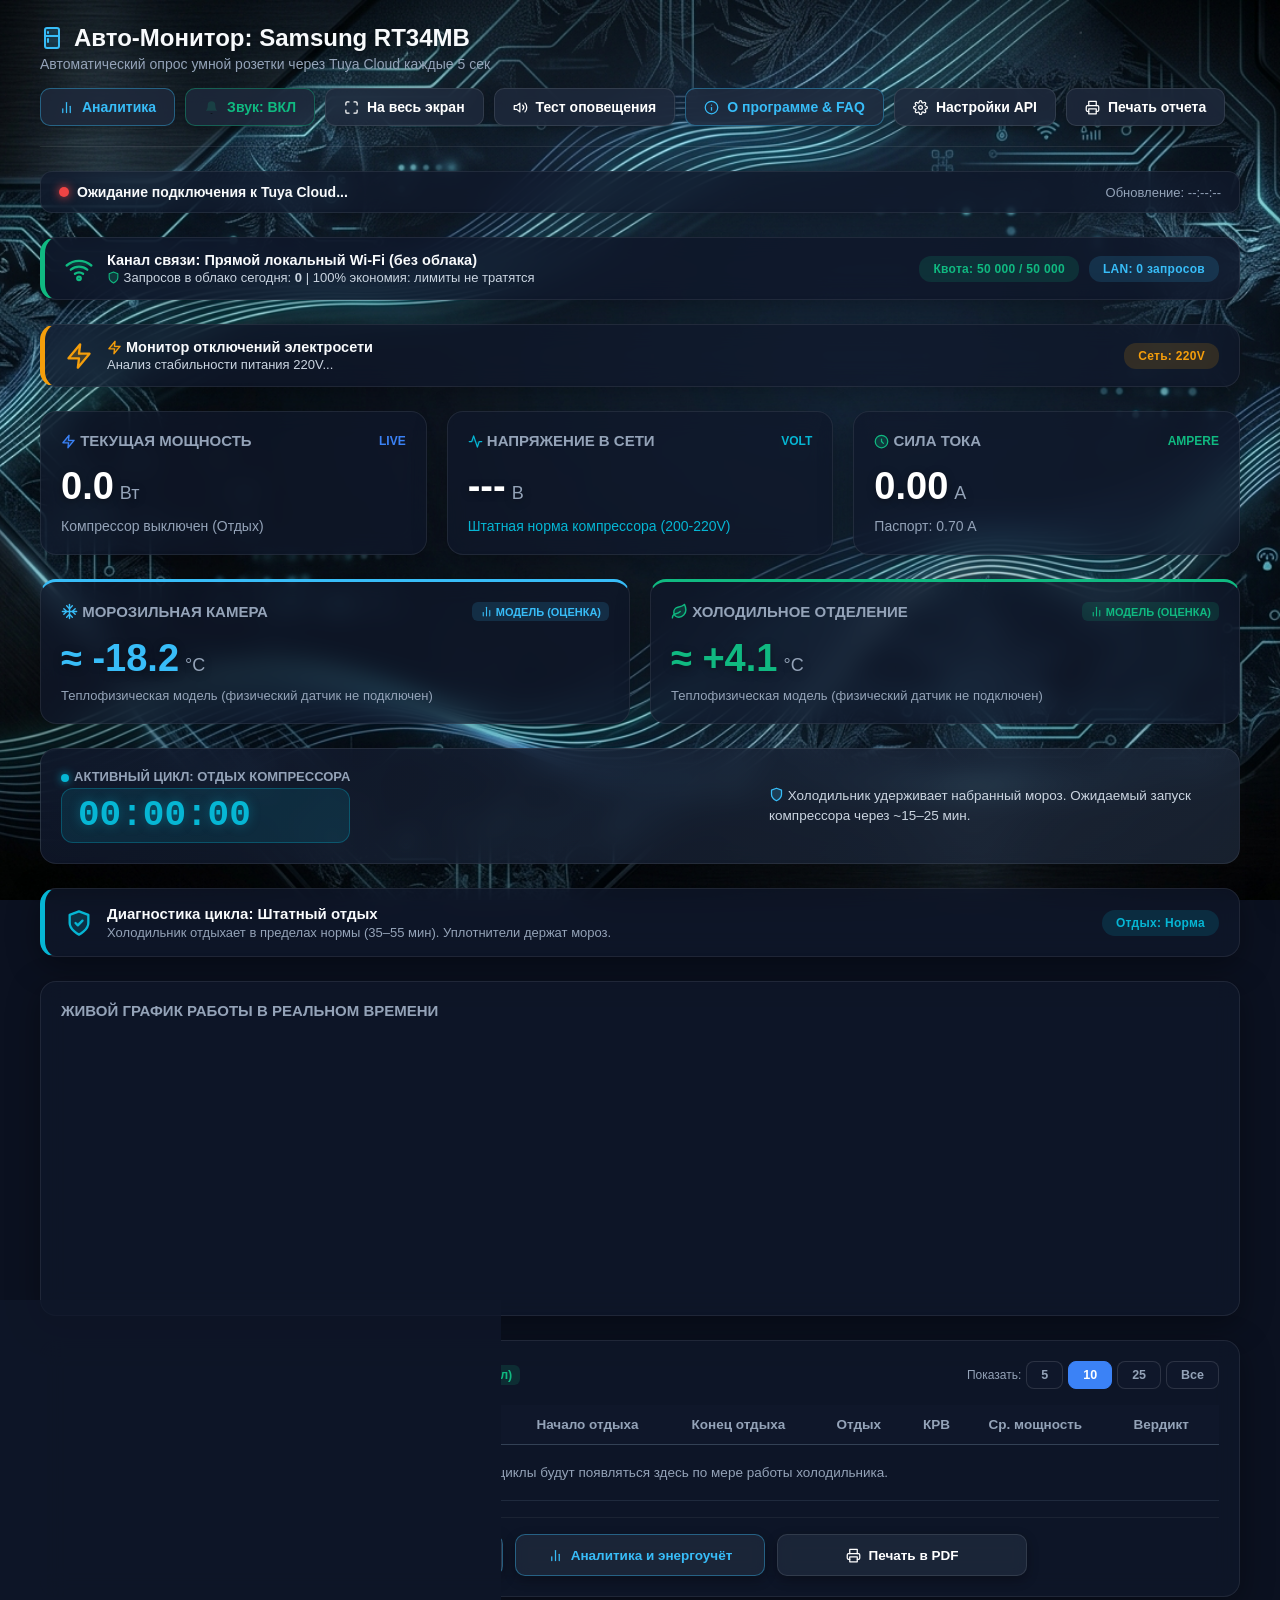
==== commit 072faf00: "ui(icons): replace system emojis with combined duotone/contour vector SVG icons and glowing LED dots" ====
--- a/static/index.html
+++ b/static/index.html
@@ -15,7 +15,7 @@
     <meta name="apple-mobile-web-app-title" content="Samsung RT34MB">
     
     <script src="chart.umd.min.js"></script>
-    <link rel="stylesheet" href="css/dashboard.css?v=3.10.1">
+    <link rel="stylesheet" href="css/dashboard.css?v=3.11.0">
 
     <style>
         /* Safeguard style to ensure instant dark splash screen display on load */
@@ -104,11 +104,11 @@
 
         <!-- System Architecture Pill Tags -->
         <div class="splash-tags">
-            <span class="splash-tag"><span>⚡</span> 220V RMS</span>
-            <span class="splash-tag"><span>❄️</span> No Frost</span>
-            <span class="splash-tag"><span>🧠</span> Dual AI</span>
-            <span class="splash-tag"><span>🛡️</span> Watchdog</span>
-            <span class="splash-tag"><span>🍏</span> iPad Kiosk</span>
+            <span class="splash-tag"><svg class="ui-icon ui-icon-xs" viewBox="0 0 24 24" fill="currentColor" fill-opacity="0.2" stroke="currentColor" stroke-width="2"><polygon points="13 2 3 14 12 14 11 22 21 10 12 10 13 2"/></svg> 220V RMS</span>
+            <span class="splash-tag"><svg class="ui-icon ui-icon-xs" viewBox="0 0 24 24" fill="none" stroke="currentColor" stroke-width="2"><line x1="12" y1="2" x2="12" y2="22"/><line x1="2" y1="12" x2="22" y2="12"/><path d="m20 16-4-4 4-4"/><path d="m4 8 4 4-4 4"/><path d="m16 4-4 4-4-4"/><path d="m8 20 4-4 4 4"/></svg> No Frost</span>
+            <span class="splash-tag"><svg class="ui-icon ui-icon-xs" viewBox="0 0 24 24" fill="currentColor" fill-opacity="0.2" stroke="currentColor" stroke-width="2"><rect x="4" y="4" width="16" height="16" rx="2"/><rect x="9" y="9" width="6" height="6"/><line x1="9" y1="1" x2="9" y2="4"/><line x1="15" y1="1" x2="15" y2="4"/><line x1="9" y1="20" x2="9" y2="23"/><line x1="15" y1="20" x2="15" y2="23"/><line x1="20" y1="9" x2="23" y2="9"/><line x1="20" y1="14" x2="23" y2="14"/><line x1="1" y1="9" x2="4" y2="9"/><line x1="1" y1="14" x2="4" y2="14"/></svg> Dual AI</span>
+            <span class="splash-tag"><svg class="ui-icon ui-icon-xs" viewBox="0 0 24 24" fill="currentColor" fill-opacity="0.2" stroke="currentColor" stroke-width="2"><path d="M12 22s8-4 8-10V5l-8-3-8 3v7c0 6 8 10 8 10z"/></svg> Watchdog</span>
+            <span class="splash-tag"><svg class="ui-icon ui-icon-xs" viewBox="0 0 24 24" fill="currentColor" fill-opacity="0.2" stroke="currentColor" stroke-width="2"><rect x="4" y="2" width="16" height="20" rx="2"/><line x1="12" y1="18" x2="12.01" y2="18"/></svg> iPad Kiosk</span>
         </div>
 
         <!-- Bottom Tap / Click Hint -->
@@ -121,8 +121,9 @@
 <div class="drawer-content" id="drawer-content">
     <div class="drawer-header">
         <div>
-            <div style="font-weight: 700; font-size: 15.5px; color: #f8fafc; display:flex; align-items:center; gap:6px;">
-                🧊 <span>Samsung RT34MB</span>
+            <div style="font-weight: 700; font-size: 15.5px; color: #f8fafc; display:flex; align-items:center; gap:7px;">
+                <svg class="ui-icon ui-icon-lg" style="color:#38bdf8;" viewBox="0 0 24 24" fill="currentColor" fill-opacity="0.18" stroke="currentColor" stroke-width="2"><rect x="5" y="2" width="14" height="20" rx="2"/><line x1="5" y1="10" x2="19" y2="10"/><line x1="8" y1="6" x2="8" y2="7"/><line x1="8" y1="13" x2="8" y2="16"/></svg>
+                <span>Samsung RT34MB</span>
             </div>
             <div style="font-size: 11.5px; color: #94a3b8; margin-top: 2px;">Мобильное меню</div>
         </div>
@@ -132,61 +133,61 @@
     </div>
 
     <!-- Section 1: Screens -->
-    <div class="drawer-section-title">📂 Разделы</div>
+    <div class="drawer-section-title"><svg class="ui-icon ui-icon-xs" viewBox="0 0 24 24" fill="none" stroke="currentColor" stroke-width="2"><rect x="3" y="3" width="7" height="7" rx="1"/><rect x="14" y="3" width="7" height="7" rx="1"/><rect x="14" y="14" width="7" height="7" rx="1"/><rect x="3" y="14" width="7" height="7" rx="1"/></svg> Разделы</div>
     <button class="drawer-item" onclick="closeMobileDrawer(); window.scrollTo({top:0, behavior:'smooth'});">
-        <span>🏠</span>
+        <span><svg class="ui-icon ui-icon-md" style="color:#38bdf8;" viewBox="0 0 24 24" fill="none" stroke="currentColor" stroke-width="2"><path d="m3 9 9-7 9 7v11a2 2 0 0 1-2 2H5a2 2 0 0 1-2-2z"/><polyline points="9 22 9 12 15 12 15 22"/></svg></span>
         <span>Главный дашборд</span>
     </button>
     <button class="drawer-item" onclick="closeMobileDrawer(); openAnalyticsModal();">
-        <span>📊</span>
+        <span><svg class="ui-icon ui-icon-md" style="color:#06b6d4;" viewBox="0 0 24 24" fill="none" stroke="currentColor" stroke-width="2"><line x1="18" y1="20" x2="18" y2="10"/><line x1="12" y1="20" x2="12" y2="4"/><line x1="6" y1="20" x2="6" y2="14"/></svg></span>
         <span>Аналитика и энергоучёт</span>
     </button>
     <button class="drawer-item" onclick="closeMobileDrawer(); openArchiveModal();">
-        <span>📜</span>
+        <span><svg class="ui-icon ui-icon-md" style="color:#a855f7;" viewBox="0 0 24 24" fill="none" stroke="currentColor" stroke-width="2"><path d="M14 2H6a2 2 0 0 0-2 2v16a2 2 0 0 0 2 2h12a2 2 0 0 0 2-2V8z"/><polyline points="14 2 14 8 20 8"/><line x1="16" y1="13" x2="8" y2="13"/><line x1="16" y1="17" x2="8" y2="17"/></svg></span>
         <span>Полный архив циклов</span>
     </button>
     <button class="drawer-item" onclick="closeMobileDrawer(); openAboutModal();">
-        <span>ℹ️</span>
+        <span><svg class="ui-icon ui-icon-md" style="color:#38bdf8;" viewBox="0 0 24 24" fill="none" stroke="currentColor" stroke-width="2"><circle cx="12" cy="12" r="10"/><line x1="12" y1="16" x2="12" y2="12"/><line x1="12" y1="8" x2="12.01" y2="8"/></svg></span>
         <span>О программе, FAQ и версии</span>
     </button>
     <a class="drawer-item" href="ipad.html">
-        <span>📟</span>
+        <span><svg class="ui-icon ui-icon-md" style="color:#f59e0b;" viewBox="0 0 24 24" fill="none" stroke="currentColor" stroke-width="2"><rect x="4" y="2" width="16" height="20" rx="2"/><line x1="12" y1="18" x2="12.01" y2="18"/></svg></span>
         <span>Режим Киоска iPad / Планшет</span>
     </a>
     <a class="drawer-item" href="../index.html" id="drawer-landing-btn" style="display:none;">
-        <span>🌐</span>
+        <span><svg class="ui-icon ui-icon-md" style="color:#10b981;" viewBox="0 0 24 24" fill="none" stroke="currentColor" stroke-width="2"><circle cx="12" cy="12" r="10"/><line x1="2" y1="12" x2="22" y2="12"/><path d="M12 2a15.3 15.3 0 0 1 4 10 15.3 15.3 0 0 1-4 10 15.3 15.3 0 0 1-4-10 15.3 15.3 0 0 1 4-10z"/></svg></span>
         <span>На страницу презентации</span>
     </a>
 
     <!-- Section 2: Controls & Audio -->
-    <div class="drawer-section-title">⚙️ Управление и звук</div>
+    <div class="drawer-section-title"><svg class="ui-icon ui-icon-xs" viewBox="0 0 24 24" fill="none" stroke="currentColor" stroke-width="2"><circle cx="12" cy="12" r="3"/><path d="M19.4 15a1.65 1.65 0 0 0 .33 1.82l.06.06a2 2 0 0 1 0 2.83 2 2 0 0 1-2.83 0l-.06-.06a1.65 1.65 0 0 0-1.82-.33 1.65 1.65 0 0 0-1 1.51V21a2 2 0 0 1-2 2 2 2 0 0 1-2-2v-.09A1.65 1.65 0 0 0 9 19.4a1.65 1.65 0 0 0-1.82.33l-.06.06a2 2 0 0 1-2.83 0 2 2 0 0 1 0-2.83l.06-.06a1.65 1.65 0 0 0 .33-1.82 1.65 1.65 0 0 0-1.51-1H3a2 2 0 0 1-2-2 2 2 0 0 1 2-2h.09A1.65 1.65 0 0 0 4.6 9a1.65 1.65 0 0 0-.33-1.82l-.06-.06a2 2 0 0 1 0-2.83 2 2 0 0 1 2.83 0l.06.06a1.65 1.65 0 0 0 1.82.33H9a1.65 1.65 0 0 0 1-1.51V3a2 2 0 0 1 2-2 2 2 0 0 1 2 2v.09a1.65 1.65 0 0 0 1 1.51 1.65 1.65 0 0 0 1.82-.33l.06-.06a2 2 0 0 1 2.83 0 2 2 0 0 1 0 2.83l-.06.06a1.65 1.65 0 0 0-.33 1.82V9a1.65 1.65 0 0 0 1.51 1H21a2 2 0 0 1 2 2 2 2 0 0 1-2 2h-.09a1.65 1.65 0 0 0-1.51 1z"/></svg> Управление и звук</div>
     <button class="drawer-item" onclick="togglePcSound(); syncDrawerSoundUI();">
-        <span id="drawer-sound-icon">🔔</span>
+        <span id="drawer-sound-icon"><svg class="ui-icon ui-icon-md" style="color:#10b981;" viewBox="0 0 24 24" fill="none" stroke="currentColor" stroke-width="2"><path d="M18 8A6 6 0 0 0 6 8c0 7-3 9-3 9h18s-3-2-3-9"/><path d="M13.73 21a2 2 0 0 1-3.46 0"/></svg></span>
         <span id="drawer-sound-text">Звуковой сигнал: ВКЛ</span>
     </button>
     <button class="drawer-item" onclick="closeMobileDrawer(); showSplashScreen(true);">
-        <span>🎬</span>
+        <span><svg class="ui-icon ui-icon-md" style="color:#38bdf8;" viewBox="0 0 24 24" fill="none" stroke="currentColor" stroke-width="2"><polygon points="5 3 19 12 5 21 5 3"/></svg></span>
         <span>Заставка при входе</span>
     </button>
     <button class="drawer-item" onclick="toggleFullScreen(); closeMobileDrawer();">
-        <span>⛶</span>
+        <span><svg class="ui-icon ui-icon-md" style="color:#cbd5e1;" viewBox="0 0 24 24" fill="none" stroke="currentColor" stroke-width="2"><path d="M8 3H5a2 2 0 0 0-2 2v3m18 0V5a2 2 0 0 0-2-2h-3m0 18h3a2 2 0 0 0 2-2v-3M3 16v3a2 2 0 0 0 2 2h3"/></svg></span>
         <span>Полноэкранный режим</span>
     </button>
     <button class="drawer-item" onclick="testNotification(); closeMobileDrawer();">
-        <span>🔔</span>
+        <span><svg class="ui-icon ui-icon-md" style="color:#f59e0b;" viewBox="0 0 24 24" fill="none" stroke="currentColor" stroke-width="2"><polygon points="11 5 6 9 2 9 2 15 6 15 11 19 11 5"/><path d="M15.54 8.46a5 5 0 0 1 0 7.07"/><path d="M19.07 4.93a10 10 0 0 1 0 14.14"/></svg></span>
         <span>Тест оповещения</span>
     </button>
     <button class="drawer-item" onclick="openSettings(); closeMobileDrawer();">
-        <span>⚙️</span>
+        <span><svg class="ui-icon ui-icon-md" style="color:#94a3b8;" viewBox="0 0 24 24" fill="none" stroke="currentColor" stroke-width="2"><circle cx="12" cy="12" r="3"/><path d="M19.4 15a1.65 1.65 0 0 0 .33 1.82l.06.06a2 2 0 0 1 0 2.83 2 2 0 0 1-2.83 0l-.06-.06a1.65 1.65 0 0 0-1.82-.33 1.65 1.65 0 0 0-1 1.51V21a2 2 0 0 1-2 2 2 2 0 0 1-2-2v-.09A1.65 1.65 0 0 0 9 19.4a1.65 1.65 0 0 0-1.82.33l-.06.06a2 2 0 0 1-2.83 0 2 2 0 0 1 0-2.83l.06-.06a1.65 1.65 0 0 0 .33-1.82 1.65 1.65 0 0 0-1.51-1H3a2 2 0 0 1-2-2 2 2 0 0 1 2-2h.09A1.65 1.65 0 0 0 4.6 9a1.65 1.65 0 0 0-.33-1.82l-.06-.06a2 2 0 0 1 0-2.83 2 2 0 0 1 2.83 0l.06.06a1.65 1.65 0 0 0 1.82.33H9a1.65 1.65 0 0 0 1-1.51V3a2 2 0 0 1 2-2 2 2 0 0 1 2 2v.09a1.65 1.65 0 0 0 1 1.51 1.65 1.65 0 0 0 1.82-.33l.06-.06a2 2 0 0 1 2.83 0 2 2 0 0 1 0 2.83l-.06.06a1.65 1.65 0 0 0-.33 1.82V9a1.65 1.65 0 0 0 1.51 1H21a2 2 0 0 1 2 2 2 2 0 0 1-2 2h-.09a1.65 1.65 0 0 0-1.51 1z"/></svg></span>
         <span>Настройки Tuya API</span>
     </button>
     <button class="drawer-item" onclick="printReport();">
-        <span>🖨</span>
+        <span><svg class="ui-icon ui-icon-md" style="color:#cbd5e1;" viewBox="0 0 24 24" fill="none" stroke="currentColor" stroke-width="2"><polyline points="6 9 6 2 18 2 18 9"/><path d="M6 18H4a2 2 0 0 1-2-2v-5a2 2 0 0 1 2-2h16a2 2 0 0 1 2 2v5a2 2 0 0 1-2 2h-2"/><rect x="6" y="14" width="12" height="8"/></svg></span>
         <span>Печать отчета</span>
     </button>
 
     <!-- Section 3: Status Info -->
-    <div class="drawer-section-title">🛡️ Инфо о системе</div>
+    <div class="drawer-section-title"><svg class="ui-icon ui-icon-xs" viewBox="0 0 24 24" fill="none" stroke="currentColor" stroke-width="2"><path d="M12 22s8-4 8-10V5l-8-3-8 3v7c0 6 8 10 8 10z"/></svg> Инфо о системе</div>
     <div style="padding: 12px 16px; font-size: 12px; color: #94a3b8; line-height: 1.6; background: rgba(15,23,42,0.6); margin: 6px 16px; border-radius: 10px; border: 1px solid rgba(255,255,255,0.06);">
         <div>Сервер: <strong style="color:#f8fafc;" id="drawer-server-ip">Локальная сеть</strong></div>
         <div id="drawer-channel-info">Канал: <strong style="color:#10b981;">LAN (без облака)</strong></div>
@@ -198,23 +199,23 @@
     <!-- Header -->
     <div class="header">
         <div class="title-group">
-            <h1>🧊 Авто-Монитор: Samsung RT34MB</h1>
+            <h1><svg class="ui-icon ui-icon-xl" style="color:#38bdf8;" viewBox="0 0 24 24" fill="currentColor" fill-opacity="0.18" stroke="currentColor" stroke-width="2"><rect x="5" y="2" width="14" height="20" rx="2"/><line x1="5" y1="10" x2="19" y2="10"/><line x1="8" y1="6" x2="8" y2="7"/><line x1="8" y1="13" x2="8" y2="16"/></svg> Авто-Монитор: Samsung RT34MB</h1>
             <p>Автоматический опрос умной розетки через Tuya Cloud каждые 5 сек</p>
         </div>
         <!-- Desktop Action Buttons -->
         <div class="btn-group desktop-btn-group">
-            <button class="btn btn-secondary" onclick="openAnalyticsModal()" style="color:#38bdf8; border-color:rgba(56,189,248,0.4); font-weight:700;">📊 Аналитика</button>
-            <button class="btn btn-secondary" onclick="togglePcSound()" id="pc-sound-btn" style="color:#10b981; border-color:rgba(16,185,129,0.4);">🔔 Звук: ВКЛ</button>
-            <button class="btn btn-secondary" onclick="toggleFullScreen()" id="fs-btn">⛶ На весь экран</button>
-            <button class="btn btn-secondary" onclick="testNotification()">🔔 Тест оповещения</button>
-            <button class="btn btn-secondary" onclick="openAboutModal()" style="color:#38bdf8; border-color:rgba(56,189,248,0.4);">ℹ️ О программе & FAQ</button>
-            <button class="btn btn-secondary" onclick="openSettings()">⚙️ Настройки API</button>
-            <button class="btn btn-secondary" onclick="printReport()">🖨 Печать отчета</button>
+            <button class="btn btn-secondary" onclick="openAnalyticsModal()" style="color:#38bdf8; border-color:rgba(56,189,248,0.4); font-weight:700;"><svg class="ui-icon ui-icon-sm" viewBox="0 0 24 24" fill="none" stroke="currentColor" stroke-width="2"><line x1="18" y1="20" x2="18" y2="10"/><line x1="12" y1="20" x2="12" y2="4"/><line x1="6" y1="20" x2="6" y2="14"/></svg> Аналитика</button>
+            <button class="btn btn-secondary" onclick="togglePcSound()" id="pc-sound-btn" style="color:#10b981; border-color:rgba(16,185,129,0.4);"><svg class="ui-icon ui-icon-sm" viewBox="0 0 24 24" fill="none" stroke="currentColor" stroke-width="2"><path d="M18 8A6 6 0 0 0 6 8c0 7-3 9-3 9h18s-3-2-3-9"/><path d="M13.73 21a2 2 0 0 1-3.46 0"/></svg> Звук: ВКЛ</button>
+            <button class="btn btn-secondary" onclick="toggleFullScreen()" id="fs-btn"><svg class="ui-icon ui-icon-sm" viewBox="0 0 24 24" fill="none" stroke="currentColor" stroke-width="2"><path d="M8 3H5a2 2 0 0 0-2 2v3m18 0V5a2 2 0 0 0-2-2h-3m0 18h3a2 2 0 0 0 2-2v-3M3 16v3a2 2 0 0 0 2 2h3"/></svg> На весь экран</button>
+            <button class="btn btn-secondary" onclick="testNotification()"><svg class="ui-icon ui-icon-sm" viewBox="0 0 24 24" fill="none" stroke="currentColor" stroke-width="2"><polygon points="11 5 6 9 2 9 2 15 6 15 11 19 11 5"/><path d="M15.54 8.46a5 5 0 0 1 0 7.07"/><path d="M19.07 4.93a10 10 0 0 1 0 14.14"/></svg> Тест оповещения</button>
+            <button class="btn btn-secondary" onclick="openAboutModal()" style="color:#38bdf8; border-color:rgba(56,189,248,0.4);"><svg class="ui-icon ui-icon-sm" viewBox="0 0 24 24" fill="none" stroke="currentColor" stroke-width="2"><circle cx="12" cy="12" r="10"/><line x1="12" y1="16" x2="12" y2="12"/><line x1="12" y1="8" x2="12.01" y2="8"/></svg> О программе &amp; FAQ</button>
+            <button class="btn btn-secondary" onclick="openSettings()"><svg class="ui-icon ui-icon-sm" viewBox="0 0 24 24" fill="none" stroke="currentColor" stroke-width="2"><circle cx="12" cy="12" r="3"/><path d="M19.4 15a1.65 1.65 0 0 0 .33 1.82l.06.06a2 2 0 0 1 0 2.83 2 2 0 0 1-2.83 0l-.06-.06a1.65 1.65 0 0 0-1.82-.33 1.65 1.65 0 0 0-1 1.51V21a2 2 0 0 1-2 2 2 2 0 0 1-2-2v-.09A1.65 1.65 0 0 0 9 19.4a1.65 1.65 0 0 0-1.82.33l-.06.06a2 2 0 0 1-2.83 0 2 2 0 0 1 0-2.83l.06-.06a1.65 1.65 0 0 0 .33-1.82 1.65 1.65 0 0 0-1.51-1H3a2 2 0 0 1-2-2 2 2 0 0 1 2-2h.09A1.65 1.65 0 0 0 4.6 9a1.65 1.65 0 0 0-.33-1.82l-.06-.06a2 2 0 0 1 0-2.83 2 2 0 0 1 2.83 0l.06.06a1.65 1.65 0 0 0 1.82.33H9a1.65 1.65 0 0 0 1-1.51V3a2 2 0 0 1 2-2 2 2 0 0 1 2 2v.09a1.65 1.65 0 0 0 1 1.51 1.65 1.65 0 0 0 1.82-.33l.06-.06a2 2 0 0 1 2.83 0 2 2 0 0 1 0 2.83l-.06.06a1.65 1.65 0 0 0-.33 1.82V9a1.65 1.65 0 0 0 1.51 1H21a2 2 0 0 1 2 2 2 2 0 0 1-2 2h-.09a1.65 1.65 0 0 0-1.51 1z"/></svg> Настройки API</button>
+            <button class="btn btn-secondary" onclick="printReport()"><svg class="ui-icon ui-icon-sm" viewBox="0 0 24 24" fill="none" stroke="currentColor" stroke-width="2"><polyline points="6 9 6 2 18 2 18 9"/><path d="M6 18H4a2 2 0 0 1-2-2v-5a2 2 0 0 1 2-2h16a2 2 0 0 1 2 2v5a2 2 0 0 1-2 2h-2"/><rect x="6" y="14" width="12" height="8"/></svg> Печать отчета</button>
             <a class="btn btn-secondary" href="../index.html" id="desktop-landing-btn" style="display:none; color:#f8fafc; border-color:rgba(255,255,255,0.25);">← Презентация</a>
         </div>
         <!-- Mobile Menu Hamburger Trigger -->
         <button class="mobile-menu-btn" onclick="openMobileDrawer()" id="mobile-menu-toggle">
-            ☰ Меню
+            <svg class="ui-icon ui-icon-sm" viewBox="0 0 24 24" fill="none" stroke="currentColor" stroke-width="2.2"><line x1="3" y1="6" x2="21" y2="6"/><line x1="3" y1="12" x2="21" y2="12"/><line x1="3" y1="18" x2="21" y2="18"/></svg> Меню
         </button>
     </div>
 
@@ -230,11 +231,11 @@
     <!-- Network Channel & Cloud Quota Card -->
     <div id="channel-quota-card" class="card" style="margin-bottom: 24px; border-left: 5px solid #10b981; padding: 14px 20px; display: flex; justify-content: space-between; align-items: center; flex-wrap: wrap; gap: 12px; background: rgba(15, 23, 42, 0.85);">
         <div style="display:flex; align-items:center; gap:14px;">
-            <span id="channel-icon" style="font-size:26px;">🏠</span>
+            <span id="channel-icon" style="display:inline-flex; align-items:center; justify-content:center; color:#10b981;"><svg class="ui-icon ui-icon-2xl" viewBox="0 0 24 24" fill="currentColor" fill-opacity="0.18" stroke="currentColor" stroke-width="2"><path d="M5 12.55a11 11 0 0 1 14.08 0"/><path d="M1.42 9a16 16 0 0 1 21.16 0"/><path d="M8.53 16.11a6 6 0 0 1 6.95 0"/><circle cx="12" cy="20" r="1.5" fill="currentColor"/></svg></span>
             <div>
                 <div style="font-size:14.5px; font-weight:700; color:#f8fafc;" id="channel-title">Канал связи: Прямой локальный Wi-Fi (без облака)</div>
                 <div style="font-size:13px; color:#cbd5e1; margin-top:2px;" id="channel-subtitle">
-                    🛡️ Запросов в облако сегодня: <strong>0</strong> | 100% экономия: лимиты не тратятся
+                    <svg class="ui-icon ui-icon-xs" style="color:#10b981;" viewBox="0 0 24 24" fill="currentColor" fill-opacity="0.2" stroke="currentColor" stroke-width="2"><path d="M12 22s8-4 8-10V5l-8-3-8 3v7c0 6 8 10 8 10z"/></svg> Запросов в облако сегодня: <strong>0</strong> | 100% экономия: лимиты не тратятся
                 </div>
             </div>
         </div>
@@ -251,9 +252,9 @@
     <!-- Blackout Monitoring Banner -->
     <div id="blackout-card" class="card" style="margin-bottom: 24px; border-left: 5px solid #f59e0b; padding: 14px 20px; display: flex; justify-content: space-between; align-items: center; flex-wrap: wrap; gap: 12px; background: rgba(15, 23, 42, 0.75);">
         <div style="display:flex; align-items:center; gap:14px;">
-            <span style="font-size:24px;">⚡</span>
+            <span style="display:inline-flex; align-items:center; justify-content:center; color:#f59e0b;"><svg class="ui-icon ui-icon-2xl" viewBox="0 0 24 24" fill="currentColor" fill-opacity="0.2" stroke="currentColor" stroke-width="2"><polygon points="13 2 3 14 12 14 11 22 21 10 12 10 13 2"/></svg></span>
             <div>
-                <div style="font-size:14.5px; font-weight:700; color:#f8fafc;" id="blackout-title">⚡ Монитор отключений электросети</div>
+                <div style="font-size:14.5px; font-weight:700; color:#f8fafc;" id="blackout-title"><svg class="ui-icon ui-icon-sm" style="color:#f59e0b;" viewBox="0 0 24 24" fill="currentColor" fill-opacity="0.2" stroke="currentColor" stroke-width="2"><polygon points="13 2 3 14 12 14 11 22 21 10 12 10 13 2"/></svg> Монитор отключений электросети</div>
                 <div style="font-size:13px; color:#cbd5e1; margin-top:2px;" id="blackout-subtitle">Анализ стабильности питания 220V...</div>
             </div>
         </div>
@@ -265,19 +266,19 @@
     <!-- Live Cards: Row 1 (Power & Grid) -->
     <div class="grid-3">
         <div class="card">
-            <div class="card-header"><span class="card-title">Текущая мощность</span><span style="color:var(--accent-blue); font-size:12px; font-weight:bold;">LIVE</span></div>
+            <div class="card-header"><span class="card-title"><svg class="ui-icon ui-icon-sm" style="color:var(--accent-blue);" viewBox="0 0 24 24" fill="currentColor" fill-opacity="0.2" stroke="currentColor" stroke-width="2"><polygon points="13 2 3 14 12 14 11 22 21 10 12 10 13 2"/></svg> Текущая мощность</span><span style="color:var(--accent-blue); font-size:12px; font-weight:bold;">LIVE</span></div>
             <div class="main-stat" id="live-power">0.0 <span class="unit">Вт</span></div>
             <div style="font-size: 14px; margin-top: 10px; color: var(--text-muted);" id="live-state-desc">Компрессор выключен (Отдых)</div>
         </div>
 
         <div class="card">
-            <div class="card-header"><span class="card-title">Напряжение в сети</span><span style="color:var(--accent-cyan); font-size:12px; font-weight:bold;">VOLT</span></div>
+            <div class="card-header"><span class="card-title"><svg class="ui-icon ui-icon-sm" style="color:var(--accent-cyan);" viewBox="0 0 24 24" fill="currentColor" fill-opacity="0.2" stroke="currentColor" stroke-width="2"><polyline points="22 12 18 12 15 21 9 3 6 12 2 12"/></svg> Напряжение в сети</span><span style="color:var(--accent-cyan); font-size:12px; font-weight:bold;">VOLT</span></div>
             <div class="main-stat" id="live-voltage">--- <span class="unit">В</span></div>
             <div style="font-size: 14px; margin-top: 10px; color: var(--accent-cyan);" id="live-volt-desc">Штатная норма компрессора (200-220V)</div>
         </div>
 
         <div class="card">
-            <div class="card-header"><span class="card-title">Сила тока</span><span style="color:var(--accent-green); font-size:12px; font-weight:bold;">AMPERE</span></div>
+            <div class="card-header"><span class="card-title"><svg class="ui-icon ui-icon-sm" style="color:var(--accent-green);" viewBox="0 0 24 24" fill="currentColor" fill-opacity="0.2" stroke="currentColor" stroke-width="2"><circle cx="12" cy="12" r="10"/><path d="M12 8v4l3 3"/></svg> Сила тока</span><span style="color:var(--accent-green); font-size:12px; font-weight:bold;">AMPERE</span></div>
             <div class="main-stat" id="live-current">0.00 <span class="unit">А</span></div>
             <div style="font-size: 14px; margin-top: 10px; color: var(--text-muted);">Паспорт: 0.70 А</div>
         </div>
@@ -287,8 +288,8 @@
     <div style="display:grid; grid-template-columns: repeat(auto-fit, minmax(320px, 1fr)); gap: 20px; margin-bottom: 24px;">
         <div class="card" style="border-top: 3px solid #38bdf8;">
             <div class="card-header">
-                <span class="card-title">❄️ Морозильная камера</span>
-                <span id="freezer-tag" style="color:#38bdf8; font-size:11px; font-weight:700; background:rgba(56,189,248,0.15); padding:3px 8px; border-radius:6px;">📊 МОДЕЛЬ (ОЦЕНКА)</span>
+                <span class="card-title"><svg class="ui-icon ui-icon-md" style="color:#38bdf8;" viewBox="0 0 24 24" fill="none" stroke="currentColor" stroke-width="2"><line x1="12" y1="2" x2="12" y2="22"/><line x1="2" y1="12" x2="22" y2="12"/><path d="m20 16-4-4 4-4"/><path d="m4 8 4 4-4 4"/><path d="m16 4-4 4-4-4"/><path d="m8 20 4-4 4 4"/></svg> Морозильная камера</span>
+                <span id="freezer-tag" style="color:#38bdf8; font-size:11px; font-weight:700; background:rgba(56,189,248,0.15); padding:3px 8px; border-radius:6px;"><svg class="ui-icon ui-icon-xs" viewBox="0 0 24 24" fill="none" stroke="currentColor" stroke-width="2"><line x1="18" y1="20" x2="18" y2="10"/><line x1="12" y1="20" x2="12" y2="4"/><line x1="6" y1="20" x2="6" y2="14"/></svg> МОДЕЛЬ (ОЦЕНКА)</span>
             </div>
             <div class="main-stat" id="temp-freezer-val" style="color:#38bdf8;">≈ -18.2 <span class="unit">°C</span></div>
             <div style="font-size: 13px; margin-top: 8px; color: var(--text-muted);" id="freezer-desc">Теплофизическая модель (физический датчик не подключен)</div>
@@ -296,8 +297,8 @@
 
         <div class="card" style="border-top: 3px solid #10b981;">
             <div class="card-header">
-                <span class="card-title">🥗 Холодильное отделение</span>
-                <span id="fridge-tag" style="color:#10b981; font-size:11px; font-weight:700; background:rgba(16,185,129,0.15); padding:3px 8px; border-radius:6px;">📊 МОДЕЛЬ (ОЦЕНКА)</span>
+                <span class="card-title"><svg class="ui-icon ui-icon-md" style="color:#10b981;" viewBox="0 0 24 24" fill="currentColor" fill-opacity="0.2" stroke="currentColor" stroke-width="2"><path d="M11 20A7 7 0 0 1 9.8 6.1C15.5 5 17 4.48 19 2c1 2 2 4.18 2 8 0 5.5-4.78 10-10 10Z"/><path d="M2 21c0-3 1.85-5.36 5.08-6C9.5 14.52 12 13 13 12"/></svg> Холодильное отделение</span>
+                <span id="fridge-tag" style="color:#10b981; font-size:11px; font-weight:700; background:rgba(16,185,129,0.15); padding:3px 8px; border-radius:6px;"><svg class="ui-icon ui-icon-xs" viewBox="0 0 24 24" fill="none" stroke="currentColor" stroke-width="2"><line x1="18" y1="20" x2="18" y2="10"/><line x1="12" y1="20" x2="12" y2="4"/><line x1="6" y1="20" x2="6" y2="14"/></svg> МОДЕЛЬ (ОЦЕНКА)</span>
             </div>
             <div class="main-stat" id="temp-fridge-val" style="color:#10b981;">≈ +4.1 <span class="unit">°C</span></div>
             <div style="font-size: 13px; margin-top: 8px; color: var(--text-muted);" id="fridge-desc">Теплофизическая модель (физический датчик не подключен)</div>
@@ -307,11 +308,11 @@
     <!-- Auto Cycle Box -->
     <div class="cycle-box">
         <div>
-            <div style="font-size: 13px; color: var(--text-muted); margin-bottom: 4px; font-weight:600;" id="timer-title">⚪ АКТИВНЫЙ ЦИКЛ: ОТДЫХ КОМПРЕССОРА</div>
+            <div style="font-size: 13px; color: var(--text-muted); margin-bottom: 4px; font-weight:600;" id="timer-title"><span class="led-dot led-cyan"></span>АКТИВНЫЙ ЦИКЛ: ОТДЫХ КОМПРЕССОРА</div>
             <div class="timer-val" id="auto-timer" style="color: #06b6d4;">00:00:00</div>
         </div>
         <div style="max-width: 450px; font-size: 13.5px; color: #cbd5e1; line-height: 1.5;" id="cycle-verdict">
-            🧊 Холодильник удерживает набранный мороз. Ожидаемый запуск компрессора через ~15–25 мин.
+            <svg class="ui-icon ui-icon-sm" style="color:#38bdf8;" viewBox="0 0 24 24" fill="currentColor" fill-opacity="0.18" stroke="currentColor" stroke-width="2"><path d="M12 22s8-4 8-10V5l-8-3-8 3v7c0 6 8 10 8 10z"/></svg> Холодильник удерживает набранный мороз. Ожидаемый запуск компрессора через ~15–25 мин.
         </div>
     </div>
 
@@ -319,7 +320,7 @@
     <div id="health-card" class="card" style="margin-bottom: 24px; border-left: 5px solid #06b6d4; transition: all 0.3s ease; padding: 16px 20px;">
         <div style="display:flex; justify-content:space-between; align-items:center; flex-wrap:wrap; gap:12px;">
             <div style="display:flex; align-items:center; gap:14px;">
-                <span id="health-icon" style="font-size:26px;">🧊</span>
+                <span id="health-icon" style="display:inline-flex; align-items:center; justify-content:center; color:#06b6d4;"><svg class="ui-icon ui-icon-2xl" viewBox="0 0 24 24" fill="currentColor" fill-opacity="0.18" stroke="currentColor" stroke-width="2"><path d="M12 22s8-4 8-10V5l-8-3-8 3v7c0 6 8 10 8 10z"/><polyline points="9 12 11 14 15 10"/></svg></span>
                 <div>
                     <div id="health-title" style="font-size:15px; font-weight:700; color:#f8fafc;">Диагностика цикла: Штатный отдых</div>
                     <div id="health-subtitle" style="font-size:13px; color:#94a3b8; margin-top:3px;">Холодильник отдыхает в пределах нормы (35–55 мин). Уплотнители держат мороз.</div>
@@ -365,13 +366,13 @@
         </div>
         <div style="margin-top: 16px; text-align: center; border-top: 1px solid rgba(255,255,255,0.06); padding-top: 16px; display:flex; justify-content:center; gap:12px; flex-wrap:wrap;">
             <button class="btn-archive" onclick="openArchiveModal()" style="flex: 1 1 210px; max-width: 250px; height: 42px; padding: 0 16px; justify-content: center;">
-                📜 Полный журнал (<span id="total-cycles-btn">0</span>)
+                <svg class="ui-icon ui-icon-sm" viewBox="0 0 24 24" fill="none" stroke="currentColor" stroke-width="2"><path d="M14 2H6a2 2 0 0 0-2 2v16a2 2 0 0 0 2 2h12a2 2 0 0 0 2-2V8z"/><polyline points="14 2 14 8 20 8"/><line x1="16" y1="13" x2="8" y2="13"/><line x1="16" y1="17" x2="8" y2="17"/></svg> Полный журнал (<span id="total-cycles-btn">0</span>)
             </button>
             <button class="btn btn-secondary" onclick="openAnalyticsModal()" style="flex: 1 1 210px; max-width: 250px; height: 42px; padding: 0 16px; justify-content: center; font-size: 13.5px; border-radius: 10px; white-space: nowrap; color:#38bdf8; border-color:rgba(56,189,248,0.4); font-weight:700;">
-                📊 Аналитика и энергоучёт
+                <svg class="ui-icon ui-icon-sm" viewBox="0 0 24 24" fill="none" stroke="currentColor" stroke-width="2"><line x1="18" y1="20" x2="18" y2="10"/><line x1="12" y1="20" x2="12" y2="4"/><line x1="6" y1="20" x2="6" y2="14"/></svg> Аналитика и энергоучёт
             </button>
             <button class="btn btn-secondary" onclick="printReport()" style="flex: 1 1 210px; max-width: 250px; height: 42px; padding: 0 16px; justify-content: center; font-size: 13.5px; border-radius: 10px; white-space: nowrap;">
-                🖨 Печать в PDF
+                <svg class="ui-icon ui-icon-sm" viewBox="0 0 24 24" fill="none" stroke="currentColor" stroke-width="2"><polyline points="6 9 6 2 18 2 18 9"/><path d="M6 18H4a2 2 0 0 1-2-2v-5a2 2 0 0 1 2-2h16a2 2 0 0 1 2 2v5a2 2 0 0 1-2 2h-2"/><rect x="6" y="14" width="12" height="8"/></svg> Печать в PDF
             </button>
         </div>
     </div>
@@ -383,7 +384,7 @@
         <!-- Header -->
         <div style="padding:16px 22px; border-bottom:1px solid rgba(255,255,255,0.08); background:rgba(15,23,42,0.9); display:flex; justify-content:space-between; align-items:center; flex-shrink:0;">
             <div style="display:flex; align-items:center; gap:12px;">
-                <div style="width:40px; height:40px; border-radius:10px; background:linear-gradient(135deg, #0284c7, #06b6d4); display:flex; align-items:center; justify-content:center; font-size:20px; box-shadow:0 0 15px rgba(6,182,212,0.4);">📊</div>
+                <div style="width:40px; height:40px; border-radius:10px; background:linear-gradient(135deg, #0284c7, #06b6d4); display:flex; align-items:center; justify-content:center; color:#fff; box-shadow:0 0 15px rgba(6,182,212,0.4);"><svg class="ui-icon ui-icon-lg" viewBox="0 0 24 24" fill="none" stroke="currentColor" stroke-width="2.2"><line x1="18" y1="20" x2="18" y2="10"/><line x1="12" y1="20" x2="12" y2="4"/><line x1="6" y1="20" x2="6" y2="14"/></svg></div>
                 <div>
                     <div style="font-weight:800; font-size:17px; color:#f8fafc; display:flex; align-items:center; gap:8px; flex-wrap:wrap;">
                         Аналитика и Здоровье Холодильника
@@ -401,37 +402,37 @@
             <div style="display:grid; grid-template-columns:repeat(auto-fit, minmax(150px, 1fr)); gap:12px; margin-bottom:18px;">
                 <!-- Card 1: Daily kWh -->
                 <div style="background:rgba(15,23,42,0.7); border:1px solid rgba(255,255,255,0.08); border-radius:12px; padding:12px 14px;">
-                    <div style="font-size:11px; color:#94a3b8; font-weight:600; text-transform:uppercase;">⚡ Расход в сутки</div>
+                    <div style="font-size:11px; color:#94a3b8; font-weight:600; text-transform:uppercase;"><svg class="ui-icon ui-icon-xs" style="color:#38bdf8;" viewBox="0 0 24 24" fill="currentColor" fill-opacity="0.2" stroke="currentColor" stroke-width="2"><polygon points="13 2 3 14 12 14 11 22 21 10 12 10 13 2"/></svg> Расход в сутки</div>
                     <div style="font-size:22px; font-weight:800; color:#38bdf8; margin-top:4px;" id="an-daily-kwh">-- <span style="font-size:13px; font-weight:500; color:#94a3b8;">кВт·ч</span></div>
                     <div style="font-size:11px; color:#cbd5e1; margin-top:2px;">Прогноз: <span id="an-monthly-kwh" style="color:#f8fafc; font-weight:600;">-- кВт·ч</span>/мес</div>
                 </div>
                 <!-- Card 2: Cost -->
                 <div style="background:rgba(15,23,42,0.7); border:1px solid rgba(255,255,255,0.08); border-radius:12px; padding:12px 14px;">
-                    <div style="font-size:11px; color:#94a3b8; font-weight:600; text-transform:uppercase;">💰 Стоимость в месяц</div>
+                    <div style="font-size:11px; color:#94a3b8; font-weight:600; text-transform:uppercase;"><svg class="ui-icon ui-icon-xs" style="color:#10b981;" viewBox="0 0 24 24" fill="currentColor" fill-opacity="0.2" stroke="currentColor" stroke-width="2"><rect x="2" y="5" width="20" height="14" rx="2"/><line x1="2" y1="10" x2="22" y2="10"/></svg> Стоимость в месяц</div>
                     <div style="font-size:22px; font-weight:800; color:#10b981; margin-top:4px;"><span id="an-monthly-cost">--</span> <span style="font-size:13px; font-weight:500; color:#94a3b8;" id="an-currency">₽</span></div>
                     <div style="font-size:11px; color:#cbd5e1; margin-top:2px;"><span id="an-daily-cost" style="color:#f8fafc; font-weight:600;">-- ₽</span> в сутки</div>
                 </div>
                 <!-- Card 3: Defrost share -->
                 <div style="background:rgba(15,23,42,0.7); border:1px solid rgba(255,255,255,0.08); border-radius:12px; padding:12px 14px;">
-                    <div style="font-size:11px; color:#94a3b8; font-weight:600; text-transform:uppercase;">🔥 Доля ТЭНа No Frost</div>
+                    <div style="font-size:11px; color:#94a3b8; font-weight:600; text-transform:uppercase;"><svg class="ui-icon ui-icon-xs" style="color:#f97316;" viewBox="0 0 24 24" fill="currentColor" fill-opacity="0.2" stroke="currentColor" stroke-width="2"><path d="M8.5 14.5A2.5 2.5 0 0 0 11 12c0-1.38-.5-2-1-3-1.072-2.143-.224-4.054 2-6 .5 2.5 2 4.9 4 6.5 2 1.6 3 3.5 3 5.5a7 7 0 1 1-14 0c0-1.153.433-2.294 1-3a2.5 2.5 0 0 0 2.5 2.5z"/></svg> Доля ТЭНа No Frost</div>
                     <div style="font-size:22px; font-weight:800; color:#f97316; margin-top:4px;" id="an-defrost-share">-- <span style="font-size:13px; font-weight:500; color:#94a3b8;">%</span></div>
                     <div style="font-size:11px; color:#cbd5e1; margin-top:2px;">Мотор: <span id="an-compressor-share" style="color:#f8fafc; font-weight:600;">--%</span></div>
                 </div>
                 <!-- Card 4: Voltage red hours -->
                 <div style="background:rgba(15,23,42,0.7); border:1px solid rgba(255,255,255,0.08); border-radius:12px; padding:12px 14px;">
-                    <div style="font-size:11px; color:#94a3b8; font-weight:600; text-transform:uppercase;">⚠️ Зона риска (&lt;190V)</div>
+                    <div style="font-size:11px; color:#94a3b8; font-weight:600; text-transform:uppercase;"><svg class="ui-icon ui-icon-xs" style="color:#f59e0b;" viewBox="0 0 24 24" fill="currentColor" fill-opacity="0.2" stroke="currentColor" stroke-width="2"><path d="m21.73 18-8-14a2 2 0 0 0-3.48 0l-8 14A2 2 0 0 0 4 21h16a2 2 0 0 0 1.73-3Z"/><line x1="12" y1="9" x2="12" y2="13"/><line x1="12" y1="17" x2="12.01" y2="17"/></svg> Зона риска (&lt;190V)</div>
                     <div style="font-size:22px; font-weight:800; color:#f59e0b; margin-top:4px;" id="an-red-hours">-- <span style="font-size:13px; font-weight:500; color:#94a3b8;">ч</span></div>
                     <div style="font-size:11px; color:#cbd5e1; margin-top:2px;">Норма 205V+: <span id="an-norm-pct" style="color:#10b981; font-weight:600;">--%</span></div>
                 </div>
                 <!-- Card 5: Defrost timer interval -->
                 <div style="background:rgba(15,23,42,0.7); border:1px solid rgba(255,255,255,0.08); border-radius:12px; padding:12px 14px;">
-                    <div style="font-size:11px; color:#94a3b8; font-weight:600; text-transform:uppercase;">❄️ Автооттайка No Frost</div>
+                    <div style="font-size:11px; color:#94a3b8; font-weight:600; text-transform:uppercase;"><svg class="ui-icon ui-icon-xs" style="color:#06b6d4;" viewBox="0 0 24 24" fill="none" stroke="currentColor" stroke-width="2"><line x1="12" y1="2" x2="12" y2="22"/><line x1="2" y1="12" x2="22" y2="12"/><path d="m20 16-4-4 4-4"/><path d="m4 8 4 4-4 4"/><path d="m16 4-4 4-4-4"/><path d="m8 20 4-4 4 4"/></svg> Автооттайка No Frost</div>
                     <div style="font-size:22px; font-weight:800; color:#06b6d4; margin-top:4px;" id="an-defrost-dur">-- <span style="font-size:13px; font-weight:500; color:#94a3b8;">мин</span></div>
-                    <div style="font-size:11px; color:#cbd5e1; margin-top:2px;">Всего: <span id="an-defrost-count" style="color:#f8fafc; font-weight:600;">--</span> оттаек (🟢)</div>
+                    <div style="font-size:11px; color:#cbd5e1; margin-top:2px;">Всего: <span id="an-defrost-count" style="color:#f8fafc; font-weight:600;">--</span> оттаек <span class="led-dot led-green" style="width:6px; height:6px; margin-left:3px;"></span></div>
                 </div>
                 <!-- Card 6: Total monitored kWh -->
                 <div style="background:rgba(15,23,42,0.7); border:1px solid rgba(255,255,255,0.08); border-radius:12px; padding:12px 14px;">
-                    <div style="font-size:11px; color:#94a3b8; font-weight:600; text-transform:uppercase;">📊 Всего намотал</div>
+                    <div style="font-size:11px; color:#94a3b8; font-weight:600; text-transform:uppercase;"><svg class="ui-icon ui-icon-xs" style="color:#a855f7;" viewBox="0 0 24 24" fill="none" stroke="currentColor" stroke-width="2"><line x1="18" y1="20" x2="18" y2="10"/><line x1="12" y1="20" x2="12" y2="4"/><line x1="6" y1="20" x2="6" y2="14"/></svg> Всего намотал</div>
                     <div style="font-size:22px; font-weight:800; color:#a855f7; margin-top:4px;" id="an-total-kwh">-- <span style="font-size:13px; font-weight:500; color:#94a3b8;">кВт·ч</span></div>
                     <div style="font-size:11px; color:#cbd5e1; margin-top:2px;">За <span id="an-days-count" style="color:#f8fafc; font-weight:600;">--</span> дней</div>
                 </div>
@@ -440,7 +441,7 @@
             <!-- Tariff Input Bar -->
             <div style="background:rgba(15,23,42,0.7); border:1px solid rgba(255,255,255,0.08); border-radius:12px; padding:12px 16px; margin-bottom:18px; display:flex; justify-content:space-between; align-items:center; flex-wrap:wrap; gap:12px;">
                 <div style="font-size:13px; color:#cbd5e1; display:flex; align-items:center; gap:8px; flex-wrap:wrap;">
-                    <span>⚙️ Тариф за 1 кВт·ч:</span>
+                    <span><svg class="ui-icon ui-icon-sm" style="color:#38bdf8;" viewBox="0 0 24 24" fill="none" stroke="currentColor" stroke-width="2"><circle cx="12" cy="12" r="3"/><path d="M19.4 15a1.65 1.65 0 0 0 .33 1.82l.06.06a2 2 0 0 1 0 2.83 2 2 0 0 1-2.83 0l-.06-.06a1.65 1.65 0 0 0-1.82-.33 1.65 1.65 0 0 0-1 1.51V21a2 2 0 0 1-2 2 2 2 0 0 1-2-2v-.09A1.65 1.65 0 0 0 9 19.4a1.65 1.65 0 0 0-1.82.33l-.06.06a2 2 0 0 1-2.83 0 2 2 0 0 1 0-2.83l.06-.06a1.65 1.65 0 0 0 .33-1.82 1.65 1.65 0 0 0-1.51-1H3a2 2 0 0 1-2-2 2 2 0 0 1 2-2h.09A1.65 1.65 0 0 0 4.6 9a1.65 1.65 0 0 0-.33-1.82l-.06-.06a2 2 0 0 1 0-2.83 2 2 0 0 1 2.83 0l.06.06a1.65 1.65 0 0 0 1.82.33H9a1.65 1.65 0 0 0 1-1.51V3a2 2 0 0 1 2-2 2 2 0 0 1 2 2v.09a1.65 1.65 0 0 0 1 1.51 1.65 1.65 0 0 0 1.82-.33l.06-.06a2 2 0 0 1 2.83 0 2 2 0 0 1 0 2.83l-.06.06a1.65 1.65 0 0 0-.33 1.82V9a1.65 1.65 0 0 0 1.51 1H21a2 2 0 0 1 2 2 2 2 0 0 1-2 2h-.09a1.65 1.65 0 0 0-1.51 1z"/></svg> Тариф за 1 кВт·ч:</span>
                     <input type="number" id="analytics-tariff-input" step="0.1" min="0" value="5.0" style="width:75px; background:#0b1120; border:1px solid rgba(56,189,248,0.4); color:#38bdf8; font-weight:bold; padding:4px 8px; border-radius:6px; font-size:13px; text-align:center;">
                     <select id="analytics-currency-select" style="background:#0b1120; border:1px solid rgba(255,255,255,0.15); color:#f8fafc; padding:4px 8px; border-radius:6px; font-size:13px;">
                         <option value="₽">₽ (руб)</option>
@@ -452,14 +453,14 @@
                     <button onclick="saveAndApplyTariff()" style="background:#0284c7; color:#fff; border:none; padding:6px 14px; border-radius:6px; font-size:12px; font-weight:bold; cursor:pointer;">Пересчитать и сохранить</button>
                 </div>
                 <div style="font-size:12px; color:#94a3b8;">
-                    💡 Расчёт ведётся по честной интегральной мощности каждого цикла
+                    <svg class="ui-icon ui-icon-xs" style="color:#f59e0b;" viewBox="0 0 24 24" fill="currentColor" fill-opacity="0.2" stroke="currentColor" stroke-width="2"><path d="M9 18h6"/><path d="M10 22h4"/><path d="M15.09 14c.18-.98.65-1.74 1.41-2.5A4.65 4.65 0 0 0 18 8 6 6 0 0 0 6 8c0 1 .23 2.23 1.5 3.5A4.61 4.61 0 0 1 8.91 14"/></svg> Расчёт ведётся по честной интегральной мощности каждого цикла
                 </div>
             </div>
 
             <!-- Tuya Cloud Energy Calibration Banner -->
             <div id="an-reconcile-box" style="background:rgba(15,23,42,0.8); border:1px solid rgba(16,185,129,0.3); border-left:4px solid #10b981; border-radius:12px; padding:12px 16px; margin-bottom:18px; display:flex; justify-content:space-between; align-items:center; flex-wrap:wrap; gap:12px;">
                 <div style="display:flex; align-items:center; gap:12px;">
-                    <span style="font-size:24px;">🛡️</span>
+                    <span style="display:inline-flex; align-items:center; color:#10b981;"><svg class="ui-icon ui-icon-xl" viewBox="0 0 24 24" fill="currentColor" fill-opacity="0.2" stroke="currentColor" stroke-width="2"><path d="M12 22s8-4 8-10V5l-8-3-8 3v7c0 6 8 10 8 10z"/><polyline points="9 12 11 14 15 10"/></svg></span>
                     <div>
                         <div style="font-weight:700; font-size:14px; color:#f8fafc; display:flex; align-items:center; gap:8px; flex-wrap:wrap;">
                             Аппаратная калибровка Tuya Cloud
@@ -473,7 +474,7 @@
                 <div style="display:flex; align-items:center; gap:8px;">
                     <span style="font-size:11px; color:#64748b;" id="an-rec-time">Авто: каждый час</span>
                     <button id="an-rec-btn" onclick="triggerEnergyReconciliation()" style="background:#0284c7; border:none; color:#fff; font-size:12px; font-weight:700; padding:6px 14px; border-radius:8px; cursor:pointer; display:flex; align-items:center; gap:6px; transition:0.2s;">
-                        <span>🔄</span> Сверить сейчас
+                        <svg class="ui-icon ui-icon-xs" viewBox="0 0 24 24" fill="none" stroke="currentColor" stroke-width="2.2"><polyline points="23 4 23 10 17 10"/><polyline points="1 20 1 14 7 14"/><path d="M3.51 9a9 9 0 0 1 14.85-3.36L23 10M1 14l4.64 4.36A9 9 0 0 0 20.49 15"/></svg> Сверить сейчас
                     </button>
                 </div>
             </div>
@@ -481,7 +482,7 @@
             <!-- Chart 1: Daily Timeline (кВт·ч + КРВ) -->
             <div style="background:rgba(15,23,42,0.7); border:1px solid rgba(255,255,255,0.08); border-radius:14px; padding:16px; margin-bottom:18px;">
                 <div style="display:flex; justify-content:space-between; align-items:center; margin-bottom:12px; flex-wrap:wrap; gap:8px;">
-                    <div style="font-size:14px; font-weight:700; color:#f8fafc;">📈 Динамика электропотребления и КРВ по дням</div>
+                    <div style="font-size:14px; font-weight:700; color:#f8fafc;"><svg class="ui-icon ui-icon-sm" style="color:#38bdf8;" viewBox="0 0 24 24" fill="none" stroke="currentColor" stroke-width="2"><polyline points="23 6 13.5 15.5 8.5 10.5 1 18"/><polyline points="17 6 23 6 23 12"/></svg> Динамика электропотребления и КРВ по дням</div>
                     <div style="font-size:11.5px; color:#94a3b8;">Столбцы: кВт·ч (слева) | Линия: КРВ (справа)</div>
                 </div>
                 <div style="position:relative; height:240px; width:100%;">
@@ -492,7 +493,7 @@
             <!-- Chart 2: 24h Hourly Profile (Activity % & Voltage) -->
             <div style="background:rgba(15,23,42,0.7); border:1px solid rgba(255,255,255,0.08); border-radius:14px; padding:16px; margin-bottom:18px;">
                 <div style="display:flex; justify-content:space-between; align-items:center; margin-bottom:12px; flex-wrap:wrap; gap:8px;">
-                    <div style="font-size:14px; font-weight:700; color:#f8fafc;">🕒 Суточный профиль активности компрессора (00:00 — 23:00)</div>
+                    <div style="font-size:14px; font-weight:700; color:#f8fafc;"><svg class="ui-icon ui-icon-sm" style="color:#06b6d4;" viewBox="0 0 24 24" fill="none" stroke="currentColor" stroke-width="2"><circle cx="12" cy="12" r="10"/><polyline points="12 6 12 12 16 14"/></svg> Суточный профиль активности компрессора (00:00 — 23:00)</div>
                     <div style="font-size:11.5px; color:#94a3b8;">Столбцы: % времени работы | Линия: Напряжение (В)</div>
                 </div>
                 <div style="position:relative; height:240px; width:100%;">
@@ -502,22 +503,22 @@
 
             <!-- Diagnostic Insights & Summary -->
             <div style="background:rgba(15,23,42,0.7); border:1px solid rgba(255,255,255,0.08); border-radius:14px; padding:16px;">
-                <div style="font-size:14px; font-weight:700; color:#f8fafc; margin-bottom:12px;">🩺 Экспертное заключение по телеметрии</div>
+                <div style="font-size:14px; font-weight:700; color:#f8fafc; margin-bottom:12px;"><svg class="ui-icon ui-icon-sm" style="color:#10b981;" viewBox="0 0 24 24" fill="none" stroke="currentColor" stroke-width="2"><polyline points="22 12 18 12 15 21 9 3 6 12 2 12"/></svg> Экспертное заключение по телеметрии</div>
                 <div style="display:grid; grid-template-columns:repeat(auto-fit, minmax(280px, 1fr)); gap:12px;">
                     <div style="background:rgba(30,41,59,0.5); padding:12px; border-radius:10px; border-left:3px solid #10b981;">
-                        <div style="font-weight:bold; font-size:12.5px; color:#10b981;">🟢 Компрессор и теплоизоляция</div>
+                        <div style="font-weight:bold; font-size:12.5px; color:#10b981;"><span class="led-dot led-green"></span>Компрессор и теплоизоляция</div>
                         <div style="font-size:12px; color:#cbd5e1; margin-top:4px;" id="insight-compressor">
                             КРВ в диапазоне 0.31–0.42 (норма до 0.50). Холодильник отлично удерживает температуру. Время отдыха стабильно превышает 45 минут.
                         </div>
                     </div>
                     <div style="background:rgba(30,41,59,0.5); padding:12px; border-radius:10px; border-left:3px solid #f97316;">
-                        <div style="font-weight:bold; font-size:12.5px; color:#f97316;">🔥 Система оттайки No Frost</div>
+                        <div style="font-weight:bold; font-size:12.5px; color:#f97316;"><svg class="ui-icon ui-icon-xs" viewBox="0 0 24 24" fill="currentColor" fill-opacity="0.2" stroke="currentColor" stroke-width="2"><path d="M8.5 14.5A2.5 2.5 0 0 0 11 12c0-1.38-.5-2-1-3-1.072-2.143-.224-4.054 2-6 .5 2.5 2 4.9 4 6.5 2 1.6 3 3.5 3 5.5a7 7 0 1 1-14 0c0-1.153.433-2.294 1-3a2.5 2.5 0 0 0 2.5 2.5z"/></svg> Система оттайки No Frost</div>
                         <div style="font-size:12px; color:#cbd5e1; margin-top:4px;" id="insight-defrost">
                             Автооттайка срабатывает стабильно. Среднее время нагрева 25 мин при мощности ТЭНа 155 Вт. Шуба на испарителе отсутствует.
                         </div>
                     </div>
                     <div style="background:rgba(30,41,59,0.5); padding:12px; border-radius:10px; border-left:3px solid #f59e0b;">
-                        <div style="font-weight:bold; font-size:12.5px; color:#f59e0b;">⚠️ Качество электросети</div>
+                        <div style="font-weight:bold; font-size:12.5px; color:#f59e0b;"><svg class="ui-icon ui-icon-xs" viewBox="0 0 24 24" fill="currentColor" fill-opacity="0.2" stroke="currentColor" stroke-width="2"><path d="m21.73 18-8-14a2 2 0 0 0-3.48 0l-8 14A2 2 0 0 0 4 21h16a2 2 0 0 0 1.73-3Z"/><line x1="12" y1="9" x2="12" y2="13"/><line x1="12" y1="17" x2="12.01" y2="17"/></svg> Качество электросети</div>
                         <div style="font-size:12px; color:#cbd5e1; margin-top:4px;" id="insight-voltage">
                             Зафиксированы просадки до 164 В в вечернее время. Для продления ресурса мотора рекомендуется использовать стабилизатор напряжения.
                         </div>
@@ -535,7 +536,7 @@
         <div style="padding:14px 18px; border-bottom:1px solid rgba(255,255,255,0.08); background:rgba(15,23,42,0.8);">
             <div style="display:flex; justify-content:space-between; align-items:flex-start; gap:10px;">
                 <div>
-                    <h3 style="margin:0; font-size:16.5px; color:#f8fafc; font-weight:700;">📜 Полный архив циклов холодильника</h3>
+                    <h3 style="margin:0; font-size:16.5px; color:#f8fafc; font-weight:700;"><svg class="ui-icon ui-icon-md" style="color:#38bdf8;" viewBox="0 0 24 24" fill="currentColor" fill-opacity="0.18" stroke="currentColor" stroke-width="2"><path d="M14 2H6a2 2 0 0 0-2 2v16a2 2 0 0 0 2 2h12a2 2 0 0 0 2-2V8z"/><polyline points="14 2 14 8 20 8"/><line x1="16" y1="13" x2="8" y2="13"/><line x1="16" y1="17" x2="8" y2="17"/></svg> Полный архив циклов холодильника</h3>
                     <div style="font-size:12px; color:#94a3b8; margin-top:2px;">Вся зафиксированная история работы компрессора и автооттайки No Frost</div>
                 </div>
                 <button onclick="closeArchiveModal()" style="background:rgba(255,255,255,0.1); border:1px solid rgba(255,255,255,0.15); color:#cbd5e1; width:34px; height:34px; border-radius:50%; font-size:18px; font-weight:bold; cursor:pointer; display:flex; align-items:center; justify-content:center; flex-shrink:0;">
@@ -545,9 +546,9 @@
             <!-- Filters -->
             <div style="display:flex; align-items:center; gap:6px; margin-top:12px; overflow-x:auto; -webkit-overflow-scrolling:touch; padding-bottom:2px;">
                 <button onclick="filterArchive('all')" class="filter-btn active" id="filter-all">Все</button>
-                <button onclick="filterArchive('cooling')" class="filter-btn" id="filter-cooling" style="white-space:nowrap;">🟢 Заморозка</button>
-                <button onclick="filterArchive('defrost')" class="filter-btn" id="filter-defrost" style="white-space:nowrap;">🔥 Оттайка</button>
-                <button onclick="filterArchive('blackout')" class="filter-btn" id="filter-blackout" style="color:#f59e0b; border-color:rgba(245,158,11,0.4); white-space:nowrap;">⚡ Отключения света</button>
+                <button onclick="filterArchive('cooling')" class="filter-btn" id="filter-cooling" style="white-space:nowrap;"><span class="led-dot led-green"></span>Заморозка</button>
+                <button onclick="filterArchive('defrost')" class="filter-btn" id="filter-defrost" style="white-space:nowrap;"><svg class="ui-icon ui-icon-xs" style="color:#f97316;" viewBox="0 0 24 24" fill="currentColor" fill-opacity="0.2" stroke="currentColor" stroke-width="2"><path d="M8.5 14.5A2.5 2.5 0 0 0 11 12c0-1.38-.5-2-1-3-1.072-2.143-.224-4.054 2-6 .5 2.5 2 4.9 4 6.5 2 1.6 3 3.5 3 5.5a7 7 0 1 1-14 0c0-1.153.433-2.294 1-3a2.5 2.5 0 0 0 2.5 2.5z"/></svg> Оттайка</button>
+                <button onclick="filterArchive('blackout')" class="filter-btn" id="filter-blackout" style="color:#f59e0b; border-color:rgba(245,158,11,0.4); white-space:nowrap;"><svg class="ui-icon ui-icon-xs" style="color:#f59e0b;" viewBox="0 0 24 24" fill="currentColor" fill-opacity="0.2" stroke="currentColor" stroke-width="2"><polygon points="13 2 3 14 12 14 11 22 21 10 12 10 13 2"/></svg> Отключения света</button>
             </div>
         </div>
         <!-- Scrollable Body Table with horizontal touch scroll -->
@@ -566,7 +567,7 @@
 <div class="modal" id="settings-modal">
     <div class="modal-content">
         <div class="modal-header">
-            <h3>⚙️ Настройки Tuya Cloud API</h3>
+            <h3><svg class="ui-icon ui-icon-md" style="color:#38bdf8;" viewBox="0 0 24 24" fill="none" stroke="currentColor" stroke-width="2"><circle cx="12" cy="12" r="3"/><path d="M19.4 15a1.65 1.65 0 0 0 .33 1.82l.06.06a2 2 0 0 1 0 2.83 2 2 0 0 1-2.83 0l-.06-.06a1.65 1.65 0 0 0-1.82-.33 1.65 1.65 0 0 0-1 1.51V21a2 2 0 0 1-2 2 2 2 0 0 1-2-2v-.09A1.65 1.65 0 0 0 9 19.4a1.65 1.65 0 0 0-1.82.33l-.06.06a2 2 0 0 1-2.83 0 2 2 0 0 1 0-2.83l.06-.06a1.65 1.65 0 0 0 .33-1.82 1.65 1.65 0 0 0-1.51-1H3a2 2 0 0 1-2-2 2 2 0 0 1 2-2h.09A1.65 1.65 0 0 0 4.6 9a1.65 1.65 0 0 0-.33-1.82l-.06-.06a2 2 0 0 1 0-2.83 2 2 0 0 1 2.83 0l.06.06a1.65 1.65 0 0 0 1.82.33H9a1.65 1.65 0 0 0 1-1.51V3a2 2 0 0 1 2-2 2 2 0 0 1 2 2v.09a1.65 1.65 0 0 0 1 1.51 1.65 1.65 0 0 0 1.82-.33l.06-.06a2 2 0 0 1 2.83 0 2 2 0 0 1 0 2.83l-.06.06a1.65 1.65 0 0 0-.33 1.82V9a1.65 1.65 0 0 0 1.51 1H21a2 2 0 0 1 2 2 2 2 0 0 1-2 2h-.09a1.65 1.65 0 0 0-1.51 1z"/></svg> Настройки Tuya Cloud API</h3>
             <span style="cursor:pointer; font-size:20px;" onclick="closeSettings()">&times;</span>
         </div>
         <div class="form-group">
@@ -594,7 +595,7 @@
         </div>
         <div style="margin: 18px 0 14px; border-top: 1px solid rgba(255,255,255,0.1); padding-top: 14px;">
             <div style="font-weight: 700; color: #38bdf8; font-size: 13.5px; margin-bottom: 8px; display:flex; align-items:center; gap:6px;">
-                <span>✈️</span> Оповещения в Telegram &amp; Бот
+                <svg class="ui-icon ui-icon-sm" viewBox="0 0 24 24" fill="currentColor" fill-opacity="0.2" stroke="currentColor" stroke-width="2"><line x1="22" y1="2" x2="11" y2="13"/><polygon points="22 2 15 22 11 13 2 9 22 2"/></svg> Оповещения в Telegram &amp; Бот
             </div>
             <div style="display:flex; align-items:center; gap:8px; margin-bottom:10px;">
                 <input type="checkbox" id="cfg-tg-enabled" style="width:18px; height:18px; cursor:pointer;">
@@ -609,7 +610,7 @@
                 <input type="text" id="cfg-tg-chat-id" placeholder="Напр. 123456789 или 123456789, 987654321">
             </div>
             <button type="button" class="btn btn-secondary" style="width:100%; margin-top:4px; font-size:12.5px; padding:7px 12px; background:rgba(14,165,233,0.15); border-color:#0284c7; color:#38bdf8;" onclick="testTelegram()">
-                🔔 Отправить тест в Telegram
+                <svg class="ui-icon ui-icon-xs" viewBox="0 0 24 24" fill="none" stroke="currentColor" stroke-width="2"><path d="M18 8A6 6 0 0 0 6 8c0 7-3 9-3 9h18s-3-2-3-9"/><path d="M13.73 21a2 2 0 0 1-3.46 0"/></svg> Отправить тест в Telegram
             </button>
             <div id="tg-test-status" style="display:none; font-size:11.5px; margin-top:6px; text-align:center;"></div>
         </div>
@@ -617,18 +618,18 @@
         <!-- Splash Screen Settings -->
         <div style="margin: 14px 0 16px; border-top: 1px solid rgba(255,255,255,0.1); padding-top: 14px;">
             <div style="font-weight: 700; color: #38bdf8; font-size: 13.5px; margin-bottom: 8px; display:flex; align-items:center; gap:6px;">
-                <span>🎬</span> Заставка при входе
+                <svg class="ui-icon ui-icon-sm" viewBox="0 0 24 24" fill="currentColor" fill-opacity="0.2" stroke="currentColor" stroke-width="2"><polygon points="5 3 19 12 5 21 5 3"/></svg> Заставка при входе
             </div>
             <div style="display:flex; align-items:center; justify-content:space-between; gap:8px;">
                 <label for="cfg-splash-enabled" style="margin:0; font-size:13px; color:#f8fafc; cursor:pointer;">Красивая заставка при запуске приложения</label>
                 <input type="checkbox" id="cfg-splash-enabled" style="width:18px; height:18px; cursor:pointer;" checked>
             </div>
             <button type="button" class="btn btn-secondary" style="width:100%; margin-top:8px; font-size:12.5px; padding:7px 12px; background:rgba(56,189,248,0.12); border-color:rgba(56,189,248,0.3); color:#38bdf8;" onclick="closeSettings(); showSplashScreen(true);">
-                ▶️ Просмотреть заставку сейчас
+                <svg class="ui-icon ui-icon-xs" viewBox="0 0 24 24" fill="currentColor" fill-opacity="0.2" stroke="currentColor" stroke-width="2"><polygon points="5 3 19 12 5 21 5 3"/></svg> Просмотреть заставку сейчас
             </button>
         </div>
 
-        <button class="btn" style="width:100%;" onclick="saveSettings()">💾 Сохранить и подключиться</button>
+        <button class="btn" style="width:100%;" onclick="saveSettings()"><svg class="ui-icon ui-icon-sm" viewBox="0 0 24 24" fill="none" stroke="currentColor" stroke-width="2"><path d="M19 21H5a2 2 0 0 1-2-2V5a2 2 0 0 1 2-2h11l5 5v11a2 2 0 0 1-2 2z"/><polyline points="17 21 17 13 7 13 7 21"/><polyline points="7 3 7 8 15 8"/></svg> Сохранить и подключиться</button>
     </div>
 </div>
 
@@ -638,12 +639,12 @@
         <!-- Header -->
         <div class="about-header">
             <div class="about-header-left">
-                <div class="about-icon">
-                    🧊
+                <div class="about-icon" style="color:#fff;">
+                    <svg class="ui-icon ui-icon-lg" viewBox="0 0 24 24" fill="currentColor" fill-opacity="0.2" stroke="currentColor" stroke-width="2"><rect x="5" y="2" width="14" height="20" rx="2"/><line x1="5" y1="10" x2="19" y2="10"/><line x1="8" y1="6" x2="8" y2="7"/><line x1="8" y1="13" x2="8" y2="16"/></svg>
                 </div>
                 <div>
                     <div class="about-title-row">
-                        Samsung RT34MB Monitor <span class="about-pro-badge">PRO v3.10.0</span>
+                        Samsung RT34MB Monitor <span class="about-pro-badge">PRO v3.11.0</span>
                     </div>
                     <div class="about-subtitle">Автономная система энергомониторинга и предиктивной диагностики No-Frost</div>
                 </div>
@@ -654,16 +655,16 @@
         <!-- Navigation Tabs -->
         <div class="about-tabs-bar">
             <button class="about-tab-btn active" id="tab-btn-about" onclick="switchAboutTab('tab-about', this)">
-                <span>ℹ️</span> <span class="tab-label-full">О программе</span><span class="tab-label-short">Инфо</span>
+                <svg class="ui-icon ui-icon-xs" viewBox="0 0 24 24" fill="none" stroke="currentColor" stroke-width="2"><circle cx="12" cy="12" r="10"/><line x1="12" y1="16" x2="12" y2="12"/><line x1="12" y1="8" x2="12.01" y2="8"/></svg> <span class="tab-label-full">О программе</span><span class="tab-label-short">Инфо</span>
             </button>
             <button class="about-tab-btn" id="tab-btn-faq" onclick="switchAboutTab('tab-faq', this)">
-                <span>❓</span> <span class="tab-label-full">База знаний & FAQ</span><span class="tab-label-short">FAQ</span>
+                <svg class="ui-icon ui-icon-xs" viewBox="0 0 24 24" fill="none" stroke="currentColor" stroke-width="2"><circle cx="12" cy="12" r="10"/><path d="M9.09 9a3 3 0 0 1 5.83 1c0 2-3 3-3 3"/><line x1="12" y1="17" x2="12.01" y2="17"/></svg> <span class="tab-label-full">База знаний &amp; FAQ</span><span class="tab-label-short">FAQ</span>
             </button>
             <button class="about-tab-btn" id="tab-btn-changelog" onclick="switchAboutTab('tab-changelog', this)">
-                <span>📜</span> <span class="tab-label-full">История версий</span><span class="tab-label-short">Релизы</span>
+                <svg class="ui-icon ui-icon-xs" viewBox="0 0 24 24" fill="none" stroke="currentColor" stroke-width="2"><path d="M14 2H6a2 2 0 0 0-2 2v16a2 2 0 0 0 2 2h12a2 2 0 0 0 2-2V8z"/><polyline points="14 2 14 8 20 8"/><line x1="16" y1="13" x2="8" y2="13"/><line x1="16" y1="17" x2="8" y2="17"/></svg> <span class="tab-label-full">История версий</span><span class="tab-label-short">Релизы</span>
             </button>
             <button class="about-tab-btn" id="tab-btn-specs" onclick="switchAboutTab('tab-specs', this)">
-                <span>🔬</span> <span class="tab-label-full">Характеристики & ТТХ</span><span class="tab-label-short">ТТХ</span>
+                <svg class="ui-icon ui-icon-xs" viewBox="0 0 24 24" fill="none" stroke="currentColor" stroke-width="2"><rect x="4" y="4" width="16" height="16" rx="2"/><rect x="9" y="9" width="6" height="6"/><line x1="9" y1="1" x2="9" y2="4"/><line x1="15" y1="1" x2="15" y2="4"/><line x1="9" y1="20" x2="9" y2="23"/><line x1="15" y1="20" x2="15" y2="23"/><line x1="20" y1="9" x2="23" y2="9"/><line x1="20" y1="14" x2="23" y2="14"/><line x1="1" y1="9" x2="4" y2="9"/><line x1="1" y1="14" x2="4" y2="14"/></svg> <span class="tab-label-full">Характеристики &amp; ТТХ</span><span class="tab-label-short">ТТХ</span>
             </button>
         </div>
 
@@ -679,7 +680,7 @@
                             <div style="font-size:12.5px; color:#38bdf8; font-weight:600; margin-top:2px;">Pro Edition • Edge Autonomous Host</div>
                         </div>
                         <div style="font-size:11.5px; font-weight:700; background:rgba(16,185,129,0.2); color:#10b981; border:1px solid rgba(16,185,129,0.4); padding:4px 10px; border-radius:12px; display:inline-flex; align-items:center; gap:5px;">
-                            <span style="display:inline-block; width:7px; height:7px; border-radius:50%; background:#10b981;"></span> 100% LAN Mode • Zero Cloud
+                            <span class="led-dot led-green" style="margin-right:2px;"></span> 100% LAN Mode • Zero Cloud
                         </div>
                     </div>
                     <p style="font-size:13.5px; color:#cbd5e1; line-height:1.6; margin-top:10px;">
@@ -689,35 +690,35 @@
 
                 <div style="display:grid; grid-template-columns:repeat(auto-fit, minmax(240px, 1fr)); gap:12px; margin-bottom:18px;">
                     <div class="faq-item" style="margin-bottom:0;">
-                        <div class="faq-q"><span>⚡</span> Прямой локальный опрос</div>
+                        <div class="faq-q"><svg class="ui-icon ui-icon-sm" style="color:#38bdf8;" viewBox="0 0 24 24" fill="currentColor" fill-opacity="0.2" stroke="currentColor" stroke-width="2"><polygon points="13 2 3 14 12 14 11 22 21 10 12 10 13 2"/></svg> Прямой локальный опрос</div>
                         <div class="faq-a">Прямой TCP-сокет (порт 6668) с розеткой Tuya по домашней Wi-Fi сети с пингом ~10 мс. Нулевой расход квот Tuya Cloud.</div>
                     </div>
                     <div class="faq-item" style="margin-bottom:0;">
-                        <div class="faq-q"><span>🛡️</span> Защита Policy Routing</div>
+                        <div class="faq-q"><svg class="ui-icon ui-icon-sm" style="color:#10b981;" viewBox="0 0 24 24" fill="currentColor" fill-opacity="0.2" stroke="currentColor" stroke-width="2"><path d="M12 22s8-4 8-10V5l-8-3-8 3v7c0 6 8 10 8 10z"/></svg> Защита Policy Routing</div>
                         <div class="faq-a">Системные правила ядра Linux закрепляют настроенную LAN-подсеть (по умолчанию <code>192.168.0.0/24</code>, поле <code>lan_subnet</code>) за <code>eth0</code>, даже если на приставке включен VPN.</div>
                     </div>
                     <div class="faq-item" style="margin-bottom:0;">
-                        <div class="faq-q"><span>🧊</span> Теплофизическая модель</div>
+                        <div class="faq-q"><svg class="ui-icon ui-icon-sm" style="color:#06b6d4;" viewBox="0 0 24 24" fill="none" stroke="currentColor" stroke-width="2"><line x1="12" y1="2" x2="12" y2="22"/><line x1="2" y1="12" x2="22" y2="12"/><path d="m20 16-4-4 4-4"/><path d="m4 8 4 4-4 4"/><path d="m16 4-4 4-4-4"/><path d="m8 20 4-4 4 4"/></svg> Теплофизическая модель</div>
                         <div class="faq-a">Расчет текущей температуры морозильной и холодильной камер на базе динамики теплоемкости и теплопотерь.</div>
                     </div>
                     <div class="faq-item" style="margin-bottom:0;">
-                        <div class="faq-q"><span>⚡</span> Контроль блэкаутов</div>
+                        <div class="faq-q"><svg class="ui-icon ui-icon-sm" style="color:#f59e0b;" viewBox="0 0 24 24" fill="currentColor" fill-opacity="0.2" stroke="currentColor" stroke-width="2"><polygon points="13 2 3 14 12 14 11 22 21 10 12 10 13 2"/></svg> Контроль блэкаутов</div>
                         <div class="faq-a">Мониторинг аварийных отключений 220В, оценка безопасности заморозки продуктов и защита компрессора от повторного пуска.</div>
                     </div>
                 </div>
 
                 <div class="faq-item" style="border-left:4px solid #10b981; margin-bottom:0;">
-                    <div class="faq-q" style="color:#10b981;"><span>💻</span> Среда выполнения и архитектура</div>
+                    <div class="faq-q" style="color:#10b981;"><svg class="ui-icon ui-icon-sm" viewBox="0 0 24 24" fill="currentColor" fill-opacity="0.2" stroke="currentColor" stroke-width="2"><rect x="2" y="3" width="20" height="14" rx="2"/><line x1="8" y1="21" x2="16" y2="21"/><line x1="12" y1="17" x2="12" y2="21"/></svg> Среда выполнения и архитектура</div>
                     <div style="font-size:13px; color:#94a3b8; line-height:1.6; margin-top:4px;">
                         <div>• <strong>Хост-устройство:</strong> ТВ-приставка H96 Max (Rockchip RK3318 Cortex-A53 64-bit, Android OS)</div>
                         <div>• <strong>Серверный стек:</strong> Termux Linux Environment + Python 3.12 (Flask Async Server + TinyTuya)</div>
                         <div>• <strong>База данных:</strong> Локальная реляционная СУБД SQLite3 (свыше 140 000 записей телеметрии)</div>
                         <div>• <strong>Клиентские интерфейсы:</strong> Главный Cyber-дашборд + Облегченный Kiosk Mode для iPad (iOS 9–12)</div>
-                        <div>• <strong>Разработчик:</strong> ALEVOLDON LABS // AI & DEV</div>
+                        <div>• <strong>Разработчик:</strong> ALEVOLDON LABS // AI &amp; DEV</div>
                     </div>
 
                     <button type="button" class="btn btn-secondary" onclick="closeAboutModal(); showSplashScreen(true);" style="width:100%; margin-top:14px; background:rgba(56,189,248,0.15); border-color:rgba(56,189,248,0.35); color:#38bdf8; justify-content:center; font-size:13px; padding:10px;">
-                        🎬 Просмотреть заставку при запуске
+                        <svg class="ui-icon ui-icon-sm" viewBox="0 0 24 24" fill="currentColor" fill-opacity="0.2" stroke="currentColor" stroke-width="2"><polygon points="5 3 19 12 5 21 5 3"/></svg> Просмотреть заставку при запуске
                     </button>
                 </div>
             </div>
@@ -725,49 +726,49 @@
             <!-- Tab 2: FAQ -->
             <div id="tab-faq" style="display:none;">
                 <div class="faq-item">
-                    <div class="faq-q"><span>❓</span> Почему компрессор отдыхает 35–55 минут? Это нормально?</div>
+                    <div class="faq-q"><svg class="ui-icon ui-icon-sm" style="color:#38bdf8;" viewBox="0 0 24 24" fill="none" stroke="currentColor" stroke-width="2"><circle cx="12" cy="12" r="10"/><path d="M9.09 9a3 3 0 0 1 5.83 1c0 2-3 3-3 3"/><line x1="12" y1="17" x2="12.01" y2="17"/></svg> Почему компрессор отдыхает 35–55 минут? Это нормально?</div>
                     <div class="faq-a">
                         <strong>Да, это идеальный показатель!</strong> У компрессора Samsung SK170K-T1U нормативный коэффициент рабочего времени (КРВ) составляет <strong>0.30–0.45</strong>. При стандартном рабочем цикле 20–25 минут нормальный отдых должен длиться от 35 до 55 минут. Длительный отдых означает, что уплотнители дверей герметичны, испаритель не забит льдом, а система эффективно держит набранный холод.
                     </div>
                 </div>
 
                 <div class="faq-item">
-                    <div class="faq-q"><span>❓</span> Как система понимает, что включилась оттайка (Defrost)?</div>
+                    <div class="faq-q"><svg class="ui-icon ui-icon-sm" style="color:#38bdf8;" viewBox="0 0 24 24" fill="none" stroke="currentColor" stroke-width="2"><circle cx="12" cy="12" r="10"/><path d="M9.09 9a3 3 0 0 1 5.83 1c0 2-3 3-3 3"/><line x1="12" y1="17" x2="12.01" y2="17"/></svg> Как система понимает, что включилась оттайка (Defrost)?</div>
                     <div class="faq-a">
                         Система распознает оттайку по характерному профилю потребления: включается ТЭН оттайки испарителя мощностью <strong>150–165 Вт</strong> чисто активной нагрузки (cos φ ≈ 1.0) без пускового скачка компрессора. После нагрева следует «пауза каплепадения» (drip time) 7–12 минут при мощности 0 Вт, после чего компрессор возобновляет цикл заморозки.
                     </div>
                 </div>
 
                 <div class="faq-item">
-                    <div class="faq-q"><span>❓</span> Что происходит при отключении электричества (блэкауте)?</div>
+                    <div class="faq-q"><svg class="ui-icon ui-icon-sm" style="color:#38bdf8;" viewBox="0 0 24 24" fill="none" stroke="currentColor" stroke-width="2"><circle cx="12" cy="12" r="10"/><path d="M9.09 9a3 3 0 0 1 5.83 1c0 2-3 3-3 3"/><line x1="12" y1="17" x2="12.01" y2="17"/></svg> Что происходит при отключении электричества (блэкауте)?</div>
                     <div class="faq-a">
                         Монитор засекает точный момент потери связи с розеткой и время возврата 220В. Продолжительность блэкаута рассчитывается отдельно, предотвращая появление ложного сверхдлинного «цикла отдыха». Программа сопоставляет длительность отключения с теплоемкостью морозилки и выводит оценку безопасности продуктов (до 8–10 часов мороз остается безопасным).
                     </div>
                 </div>
 
                 <div class="faq-item">
-                    <div class="faq-q"><span>❓</span> Что такое «Пауза пуска» (Защита компрессора)?</div>
+                    <div class="faq-q"><svg class="ui-icon ui-icon-sm" style="color:#38bdf8;" viewBox="0 0 24 24" fill="none" stroke="currentColor" stroke-width="2"><circle cx="12" cy="12" r="10"/><path d="M9.09 9a3 3 0 0 1 5.83 1c0 2-3 3-3 3"/><line x1="12" y1="17" x2="12.01" y2="17"/></svg> Что такое «Пауза пуска» (Защита компрессора)?</div>
                     <div class="faq-a">
                         Если компрессор только что выключился или свет моргнул на пару секунд, в контуре хладагента сохраняется высокое давление конденсации. Повторный пуск под давлением перегружает пусковую обмотку и может сжечь позисторное реле. Система активирует блокировку пуска минимум на <strong>5 минут</strong> для полного выравнивания давления хладагента.
                     </div>
                 </div>
 
                 <div class="faq-item">
-                    <div class="faq-q"><span>❓</span> Тратятся ли облачные запросы Tuya Cloud?</div>
+                    <div class="faq-q"><svg class="ui-icon ui-icon-sm" style="color:#38bdf8;" viewBox="0 0 24 24" fill="none" stroke="currentColor" stroke-width="2"><circle cx="12" cy="12" r="10"/><path d="M9.09 9a3 3 0 0 1 5.83 1c0 2-3 3-3 3"/><line x1="12" y1="17" x2="12.01" y2="17"/></svg> Тратятся ли облачные запросы Tuya Cloud?</div>
                     <div class="faq-a">
                         <strong>Нет, запросы равны 0!</strong> Монитор работает по прямому протоколу Local Wi-Fi (порт 6668), опрашивая розетку напрямую в домашней сети. Это экономит весь месячный лимит (50 000 вызовов Tuya Cloud), обеспечивая работу даже при полном отсутствии внешнего интернета.
                     </div>
                 </div>
 
                 <div class="faq-item">
-                    <div class="faq-q"><span>❓</span> Работает ли программа, если на приставке включен VPN?</div>
+                    <div class="faq-q"><svg class="ui-icon ui-icon-sm" style="color:#38bdf8;" viewBox="0 0 24 24" fill="none" stroke="currentColor" stroke-width="2"><circle cx="12" cy="12" r="10"/><path d="M9.09 9a3 3 0 0 1 5.83 1c0 2-3 3-3 3"/><line x1="12" y1="17" x2="12.01" y2="17"/></svg> Работает ли программа, если на приставке включен VPN?</div>
                     <div class="faq-a">
                         <strong>Да, полностью совместима!</strong> В системе настроена изоляция Policy Routing ядра Linux. Трафик домашней сети <code>192.168.0.0/24</code> и веб-сервера <code>8088</code> принудительно направляется через физический сетевой кабель <code>eth0</code>, поэтому любые включенные VPN-клиенты (RedLink/AWG) не блокируют доступ к розетке и веб-интерфейсу на iPad.
                     </div>
                 </div>
 
                 <div class="faq-item">
-                    <div class="faq-q"><span>❓</span> Как открыть режим для старых планшетов iPad?</div>
+                    <div class="faq-q"><svg class="ui-icon ui-icon-sm" style="color:#38bdf8;" viewBox="0 0 24 24" fill="none" stroke="currentColor" stroke-width="2"><circle cx="12" cy="12" r="10"/><path d="M9.09 9a3 3 0 0 1 5.83 1c0 2-3 3-3 3"/><line x1="12" y1="17" x2="12.01" y2="17"/></svg> Как открыть режим для старых планшетов iPad?</div>
                     <div class="faq-a">
                         Откройте в браузере Safari адрес: <code>http://192.168.0.103:8088/ipad</code>. Этот экран оптимизирован специально под мобильные процессоры Apple и старые версии iOS (включая iOS 9–12), потребляет минимум памяти и работает без лишних скриптов.
                     </div>
@@ -778,59 +779,84 @@
             <div id="tab-changelog" style="display:none;">
                 <div class="changelog-card">
                     <div class="changelog-ver">
-                        <span>v3.9.0 Pro — Dual-Tier AI (Gemini Flash & TypeSafe) & Cycle Resilience</span>
+                        <span>v3.11.0 Pro — Cyberpunk Boot Splash Screen &amp; UI Experience</span>
+                        <span class="changelog-date">26.09.2026</span>
+                    </div>
+                    <div class="changelog-point"><strong>Интерактивная неоновая заставка (Cyber Splash Screen):</strong> футуристическая анимация орбитальных колец, круговой радар-сканер и светящаяся эмблема холодильника с живым ЭКГ-пульсом компрессора.</div>
+                    <div class="changelog-point"><strong>Динамический прогресс-бар и этапы инициализации:</strong> пошаговый контроль подсистем LAN Direct, ваттметра RMS, термодинамической модели КРВ и нейросетевых ядер TypeSafe &amp; Gemini.</div>
+                    <div class="changelog-point"><strong>Мягкий звуковой аккорд (Web Audio Chime):</strong> синтезированный мажорный гармонический аккорд запуска прибора (C5–E5–G5–C6) при завершении загрузки.</div>
+                    <div class="changelog-point"><strong>Мгновенный вход и управление показом:</strong> быстрый пропуск по Esc или клику, сохранение выбора в localStorage, кнопки предпросмотра в мобильной шторке, настройках и окне «О программе».</div>
+                    <div class="changelog-point"><strong>Облегченная заставка для iPad Kiosk (/ipad):</strong> выделенная версия на чистом ES5 и аппаратном WebKit CSS3 для планшета на холодильнике (iOS 9–12).</div>
+                    <div class="changelog-point"><strong>Автоматизация версий и деплоя:</strong> централизованный changelog, автообновление истории версий во всех дашбордах и мгновенная синхронизация с сервером H96 Max.</div>
+                </div>
+
+                <div class="changelog-card">
+                    <div class="changelog-ver">
+                        <span>v3.10.0 Pro — Real-Time Blackout Resilience &amp; Telemetry Calibration</span>
+                        <span class="changelog-date">24.09.2026</span>
+                    </div>
+                    <div class="changelog-point"><strong>Детекция отключений электросети 220В в реальном времени:</strong> мгновенная фиксация блэкаута, вывод контрастного баннера с секундомером аварии и экстренное оповещение в Telegram.</div>
+                    <div class="changelog-point"><strong>Теплофизическая модель тепловой инерции камер:</strong> программный расчет прогрева камер без физических датчиков (+1.4°C/ч в морозилке, +0.8°C/ч в холодильнике) и прогнозирование кривой охлаждения.</div>
+                    <div class="changelog-point"><strong>Антифриз сокетов (Socket Anti-Stall):</strong> обнаружение «залипших» аппаратных регистров счетчика при ровной нагрузке компрессора, фильтрация сетевых помех и предотвращение разрыва циклов.</div>
+                    <div class="changelog-point"><strong>Непрерывная аппаратная калибровка телеметрии:</strong> сверка локального интеграла энергии каждого цикла со специализированным чипом умной розетки (регистр add_ele в Tuya Cloud) каждый час в XX:05.</div>
+                    <div class="changelog-point"><strong>Полная тестовая валидация:</strong> 58 модульных тестов с покрытием блэкаутов, теплофизики и энергоучёта.</div>
+                </div>
+
+                <div class="changelog-card">
+                    <div class="changelog-ver">
+                        <span>v3.9.0 Pro — Dual-Tier AI (Gemini Flash &amp; TypeSafe) &amp; Cycle Resilience</span>
                         <span class="changelog-date">21.09.2026</span>
                     </div>
                     <div class="changelog-point"><strong>Диалоговый эксперт Google Gemini Flash (System 2):</strong> подключение сверхбыстрой генеративной языковой модели с глубоким знанием физики Samsung RT34MB и No-Frost, отвечающей на любые открытые вопросы в Telegram с учётом живой телеметрии розетки.</div>
                     <div class="changelog-point"><strong>Двухуровневая AI-архитектура:</strong> мгновенная маршрутизация служебных команд через TypeSafe AI (System 1, 80 мс) и генеративный консалтинг через Gemini Flash (System 2).</div>
                     <div class="changelog-point"><strong>Автовосстановление прерванных циклов (Cycle Resilience):</strong> интеллектуальная защита от зависания таймеров компрессора при аварийных перезапусках демона и автоматическая реконструкция незавершённых циклов из SQLite.</div>
-                    <div class="changelog-point"><strong>Единый источник правды версий (Single Source of Truth):</strong> динамическая трансляция версии из <code>version.py</code> в API, веб-дашборд, киоск iPad и Telegram-бот без ручного дублирования.</div>
+                    <div class="changelog-point"><strong>Единый источник правды версий (Single Source of Truth):</strong> динамическая трансляция версии из version.py в API, веб-дашборд, киоск iPad и Telegram-бот без ручного дублирования.</div>
                     <div class="changelog-point"><strong>Расширенный тестовый набор:</strong> 57 модульных тестов с полным покрытием AI-модулей и алгоритмов детекции циклов.</div>
                 </div>
 
                 <div class="changelog-card">
                     <div class="changelog-ver">
-                        <span>v3.8.0 Pro — TypeSafe AI (System 1) Co-Pilot & Telegram Bot Ecosystem</span>
+                        <span>v3.8.0 Pro — TypeSafe AI (System 1) Co-Pilot &amp; Telegram Bot Ecosystem</span>
                         <span class="changelog-date">21.09.2026</span>
                     </div>
                     <div class="changelog-point"><strong>Нейросетевой сопроцессор TypeSafe AI (Jev System 1):</strong> автономная классификация интентов и термодинамическая экспертиза холодильника через лёгкий REST-протокол (Zero-Dependency) без тяжеловесных SDK.</div>
                     <div class="changelog-point"><strong>Естественный язык в Telegram-боте:</strong> бот понимает свободные фразы («как дела?», «сколько намотало?», «проверь компрессор», «спасибо») с мгновенным fallback на классические регулярные выражения при отсутствии сети.</div>
-                    <div class="changelog-point"><strong>Диагностика компрессора (AI Health Audit):</strong> глубокий аудит термического равновесия, коэффициента рабочего времени (КРВ) и выявление деградации уплотнителя / испарителя прямо в отчёте <code>/audit</code>.</div>
+                    <div class="changelog-point"><strong>Диагностика компрессора (AI Health Audit):</strong> глубокий аудит термического равновесия, коэффициента рабочего времени (КРВ) и выявление деградации уплотнителя / испарителя прямо в отчёте /audit.</div>
                     <div class="changelog-point"><strong>Автономный локальный SQLite Fallback:</strong> генерация актуальной сводки и расчёта затрат даже при временном разрыве связи с демоном опроса розетки.</div>
                     <div class="changelog-point"><strong>Расширенное тестовое покрытие:</strong> 51 модульный тест (100% прохождение), тестирование интеграции AI-модели и отказоустойчивости сетевого стека.</div>
                 </div>
 
                 <div class="changelog-card">
                     <div class="changelog-ver">
-                        <span>v3.7.0 Pro — Tuya Cloud Hardware Calibration & Wake-Up Engine</span>
+                        <span>v3.7.0 Pro — Tuya Cloud Hardware Calibration &amp; Wake-Up Engine</span>
                         <span class="changelog-date">18.09.2026</span>
                     </div>
                     <div class="changelog-point"><strong>Аппаратная калибровка энергии (Tuya Cloud Add-Ele):</strong> автоматическая сверка локального интегрального расчёта с аппаратным чипом розетки каждый час в фоновом потоке (XX:05). Подтверждённая точность — 99.9% при расходе всего ~1.4% месячной квоты Tuya.</div>
-                    <div class="changelog-point"><strong>Устранение задержки пробуждения (Wake-Up Engine):</strong> добавлены таймауты запросов через <code>AbortController</code> (2.5 с / 4.0 с), слушатели событий <code>visibilitychange</code> и <code>focus</code> для мгновенного возобновления опроса при включении экрана планшета.</div>
-                    <div class="changelog-point"><strong>Атомарная сохранность конфигов при авариях 220В:</strong> внедрена технология <code>atomic_write</code> для предотвращения повреждения JSON-конфигурации при внезапных отключениях питания.</div>
+                    <div class="changelog-point"><strong>Устранение задержки пробуждения (Wake-Up Engine):</strong> добавлены таймауты запросов через AbortController (2.5 с / 4.0 с), слушатели событий visibilitychange и focus для мгновенного возобновления опроса при включении экрана планшета.</div>
+                    <div class="changelog-point"><strong>Атомарная сохранность конфигов при авариях 220В:</strong> внедрена технология atomic_write для предотвращения повреждения JSON-конфигурации при внезапных отключениях питания.</div>
                     <div class="changelog-point"><strong>Сетевая безопасность и LAN-Guard:</strong> строгая изоляция административных и облачных эндпоинтов (доступ разрешён только из локальной подсети), защита междоменных запросов CORS Origin Whitelist.</div>
-                    <div class="changelog-point"><strong>Модульная архитектура и тесты:</strong> вынос чистой термодинамической логики компрессора в <code>fridge_logic.py</code>, разделение фронтенда и полный тестовый набор из 33 модульных тестов.</div>
-                </div>
-
-                <div class="changelog-card">
-                    <div class="changelog-ver">
-                        <span>v3.6.0 Pro — Energy & Health Analytics Intelligence</span>
+                    <div class="changelog-point"><strong>Модульная архитектура и тесты:</strong> вынос чистой термодинамической логики компрессора в fridge_logic.py, разделение фронтенда и полный тестовый набор из 33 модульных тестов.</div>
+                </div>
+
+                <div class="changelog-card">
+                    <div class="changelog-ver">
+                        <span>v3.6.0 Pro — Energy &amp; Health Analytics Intelligence</span>
                         <span class="changelog-date">12.09.2026</span>
                     </div>
                     <div class="changelog-point"><strong>Аналитический модуль и энергоучёт:</strong> честный интегральный расчёт расхода электроэнергии (кВт·ч) раздельно для компрессора и ТЭНа No Frost, среднесуточный расход и прогноз на месяц.</div>
-                    <div class="changelog-point"><strong>Динамический калькулятор тарифа:</strong> интерактивный пересчёт затрат с сохранением тарифа и поддержкой региональных валют (₽, ₴, $, €, ₸) через эндпоинты <code>/api/analytics</code> и <code>/api/tariff</code>.</div>
+                    <div class="changelog-point"><strong>Динамический калькулятор тарифа:</strong> интерактивный пересчёт затрат с сохранением тарифа и поддержкой региональных валют (₽, ₴, $, €, ₸) через эндпоинты /api/analytics и /api/tariff.</div>
                     <div class="changelog-point"><strong>Индекс здоровья холодильника:</strong> комплексный Health Score (88/100), диагностика циклов оттайки испарителя (длительность ~25 мин, мощность 155 Вт) и выявление просадок электросети ниже 190 В.</div>
                     <div class="changelog-point"><strong>Интерактивные графики Chart.js:</strong> 14-дневная гистограмма расхода кВт·ч с наложением кривой КРВ и 24-часовой суточный профиль активности компрессора с кривой напряжения сети.</div>
                     <div class="changelog-point"><strong>Серверный RAM-кэш и пагинация:</strong> ускорение отдачи API с 998 мс до 11 мс (кэш TTL 10 мин), постраничная загрузка архива по 30 циклов и отдельное модальное окно полного журнала.</div>
-                    <div class="changelog-point"><strong>Стилизованные cyber-dark скроллбары:</strong> неоновый скроллбар с эффектом подсветки и фиксированные заголовки таблиц (<code>position: sticky</code>).</div>
-                </div>
-
-                <div class="changelog-card">
-                    <div class="changelog-ver">
-                        <span>v3.5.2 Pro — Policy Routing Shield & 7-Day Storage Shield</span>
+                    <div class="changelog-point"><strong>Стилизованные cyber-dark скроллбары:</strong> неоновый скроллбар с эффектом подсветки и фиксированные заголовки таблиц (position: sticky).</div>
+                </div>
+
+                <div class="changelog-card">
+                    <div class="changelog-ver">
+                        <span>v3.5.2 Pro — Policy Routing Shield &amp; 7-Day Storage Shield</span>
                         <span class="changelog-date">07.09.2026</span>
                     </div>
-                    <div class="changelog-point"><strong>Изоляция локальной сети от VPN:</strong> интеграция системных правил Linux Policy Routing (<code>pref 9000/9001</code> на <code>eth0</code>) для одновременной работы сторонних VPN-клиентов и домашней телеметрии.</div>
+                    <div class="changelog-point"><strong>Изоляция локальной сети от VPN:</strong> интеграция системных правил Linux Policy Routing (pref 9000/9001 на eth0) для одновременной работы сторонних VPN-клиентов и домашней телеметрии.</div>
                     <div class="changelog-point"><strong>7-дневная автоочистка SQLite:</strong> автоматическая ротация сырых замеров (фиксация размера БД на уровне ~11 МБ) с бессрочным сохранением всех циклов и блэкаутов.</div>
                     <div class="changelog-point"><strong>Интерактивный центр «О программе»:</strong> встроена база знаний (FAQ), диагностические подсказки, технические характеристики и полная история версий с первого релиза.</div>
                     <div class="changelog-point"><strong>Оптимизация сетевых сокетов:</strong> принудительная привязка source IP 192.168.0.103 для исключения коллизий маршрутизации.</div>
@@ -838,7 +864,7 @@
 
                 <div class="changelog-card">
                     <div class="changelog-ver">
-                        <span>v3.5.0 — Blackout Recovery Intelligence</span>
+                        <span>v3.5.0 Pro — Blackout Recovery Intelligence</span>
                         <span class="changelog-date">06.09.2026</span>
                     </div>
                     <div class="changelog-point"><strong>Детектор отключений 220В:</strong> автоматическая фиксация аварийных отключений электроэнергии с точностью до секунды.</div>
@@ -854,12 +880,12 @@
                     </div>
                     <div class="changelog-point"><strong>Локальный протокол Tuya:</strong> переход на прямое TCP-взаимодействие с розеткой (порт 6668) без расхода месячной квоты Tuya Cloud.</div>
                     <div class="changelog-point"><strong>100% экономия вызовов:</strong> предотвращение блокировки аккаунта разработчика Tuya при 5-секундном интервале опроса.</div>
-                    <div class="changelog-point"><strong>iPad Kiosk Mode:</strong> запуск облегченного веб-интерфейса <code>/ipad</code> для старых планшетов.</div>
-                </div>
-
-                <div class="changelog-card">
-                    <div class="changelog-ver">
-                        <span>v3.2.0 — Thermal Modeling & Audio Engine</span>
+                    <div class="changelog-point"><strong>iPad Kiosk Mode:</strong> запуск облегченного веб-интерфейса /ipad для старых планшетов.</div>
+                </div>
+
+                <div class="changelog-card">
+                    <div class="changelog-ver">
+                        <span>v3.2.0 — Thermal Modeling &amp; Audio Engine</span>
                         <span class="changelog-date">31.08.2026</span>
                     </div>
                     <div class="changelog-point"><strong>Теплофизическая модель:</strong> программная оценка температур в морозилке (-18°C) и холодильнике (+4°C) без монтажа физических термопар.</div>
@@ -877,11 +903,11 @@
 
                 <div class="changelog-card">
                     <div class="changelog-ver">
-                        <span>v2.0.0 — Web Dashboard & SQLite Architecture</span>
+                        <span>v2.0.0 — Web Dashboard &amp; SQLite Architecture</span>
                         <span class="changelog-date">28.08.2026</span>
                     </div>
-                    <div class="changelog-point"><strong>Переход на Web и Flask:</strong> встроенный HTTP веб-сервер, REST API (<code>/api/status</code>, <code>/api/history</code>) и современный дашборд.</div>
-                    <div class="changelog-point"><strong>Реляционная база SQLite:</strong> структурированное хранение замеров и циклов в <code>fridge_data.db</code> вместо временных файлов.</div>
+                    <div class="changelog-point"><strong>Переход на Web и Flask:</strong> встроенный HTTP веб-сервер, REST API (/api/status, /api/history) и современный дашборд.</div>
+                    <div class="changelog-point"><strong>Реляционная база SQLite:</strong> структурированное хранение замеров и циклов в fridge_data.db вместо временных файлов.</div>
                     <div class="changelog-point"><strong>Живые графики:</strong> динамическое построение кривых мощности, напряжения и тока в реальном времени.</div>
                 </div>
 
@@ -899,7 +925,7 @@
             <!-- Tab 4: Specs -->
             <div id="tab-specs" style="display:none;">
                 <div style="font-size:14px; font-weight:700; color:#38bdf8; margin-bottom:10px; display:flex; align-items:center; gap:6px;">
-                    <span>🧊</span> Паспортные данные холодильника Samsung RT34MB
+                    <svg class="ui-icon ui-icon-sm" viewBox="0 0 24 24" fill="currentColor" fill-opacity="0.2" stroke="currentColor" stroke-width="2"><rect x="5" y="2" width="14" height="20" rx="2"/><line x1="5" y1="10" x2="19" y2="10"/><line x1="8" y1="6" x2="8" y2="7"/><line x1="8" y1="13" x2="8" y2="16"/></svg> Паспортные данные холодильника Samsung RT34MB
                 </div>
                 <div class="spec-grid" style="margin-bottom:18px;">
                     <div class="spec-box">
@@ -937,7 +963,7 @@
                 </div>
 
                 <div style="font-size:14px; font-weight:700; color:#10b981; margin-bottom:10px; display:flex; align-items:center; gap:6px;">
-                    <span>📊</span> Пороги программной детекции телеметрии
+                    <svg class="ui-icon ui-icon-sm" viewBox="0 0 24 24" fill="none" stroke="currentColor" stroke-width="2"><line x1="18" y1="20" x2="18" y2="10"/><line x1="12" y1="20" x2="12" y2="4"/><line x1="6" y1="20" x2="6" y2="14"/></svg> Пороги программной детекции телеметрии
                 </div>
                 <div class="spec-grid">
                     <div class="spec-box">
@@ -967,15 +993,15 @@
                 © 2026 ALEVOLDON LABS // Проект домашней телеметрии Samsung RT34MB
             </div>
             <div style="display:flex; align-items:center; gap:12px;">
-                <span style="color:#10b981; display:flex; align-items:center; gap:5px; font-weight:600;">● <span>Служба активна</span></span>
+                <span style="color:#10b981; display:flex; align-items:center; gap:5px; font-weight:600;"><span class="led-dot led-green"></span><span>Служба активна</span></span>
                 <button onclick="closeAboutModal()" class="btn btn-secondary" style="padding:5px 14px; font-size:12px; border-radius:6px;">Закрыть</button>
             </div>
         </div>
     </div>
 </div>
 
-<script src="js/dashboard.js?v=3.10.1"></script>
-<script src="js/analytics.js?v=3.10.0"></script>
+<script src="js/dashboard.js?v=3.11.0"></script>
+<script src="js/analytics.js?v=3.11.0"></script>
 
 
 </body>
--- a/static/css/dashboard.css
+++ b/static/css/dashboard.css
@@ -1177,3 +1177,39 @@
             .splash-tags { gap: 6px; }
             .splash-tag { font-size: 10px; padding: 3px 8px; }
         }
+
+        /* Vector SVG Icon System & Glowing LED Indicators */
+        .ui-icon {
+            display: inline-block;
+            vertical-align: -0.18em;
+            flex-shrink: 0;
+            stroke-linecap: round;
+            stroke-linejoin: round;
+        }
+        .ui-icon-xs { width: 13px; height: 13px; }
+        .ui-icon-sm { width: 15px; height: 15px; }
+        .ui-icon-md { width: 17px; height: 17px; }
+        .ui-icon-lg { width: 20px; height: 20px; }
+        .ui-icon-xl { width: 24px; height: 24px; }
+        .ui-icon-2xl { width: 28px; height: 28px; }
+        .ui-spin {
+            animation: splashSpin 1.1s linear infinite;
+        }
+
+        .led-dot {
+            display: inline-block;
+            width: 8px;
+            height: 8px;
+            border-radius: 50%;
+            vertical-align: middle;
+            margin-right: 5px;
+            flex-shrink: 0;
+        }
+        .led-green { background: #10b981; box-shadow: 0 0 8px rgba(16, 185, 129, 0.85); }
+        .led-cyan { background: #06b6d4; box-shadow: 0 0 8px rgba(6, 182, 212, 0.85); }
+        .led-blue { background: #38bdf8; box-shadow: 0 0 8px rgba(56, 189, 248, 0.85); }
+        .led-orange { background: #f97316; box-shadow: 0 0 8px rgba(249, 115, 22, 0.85); }
+        .led-amber { background: #f59e0b; box-shadow: 0 0 8px rgba(245, 158, 11, 0.85); }
+        .led-red { background: #ef4444; box-shadow: 0 0 9px rgba(239, 68, 68, 0.95); }
+        .led-slate { background: #94a3b8; box-shadow: 0 0 6px rgba(148, 163, 184, 0.55); }
+
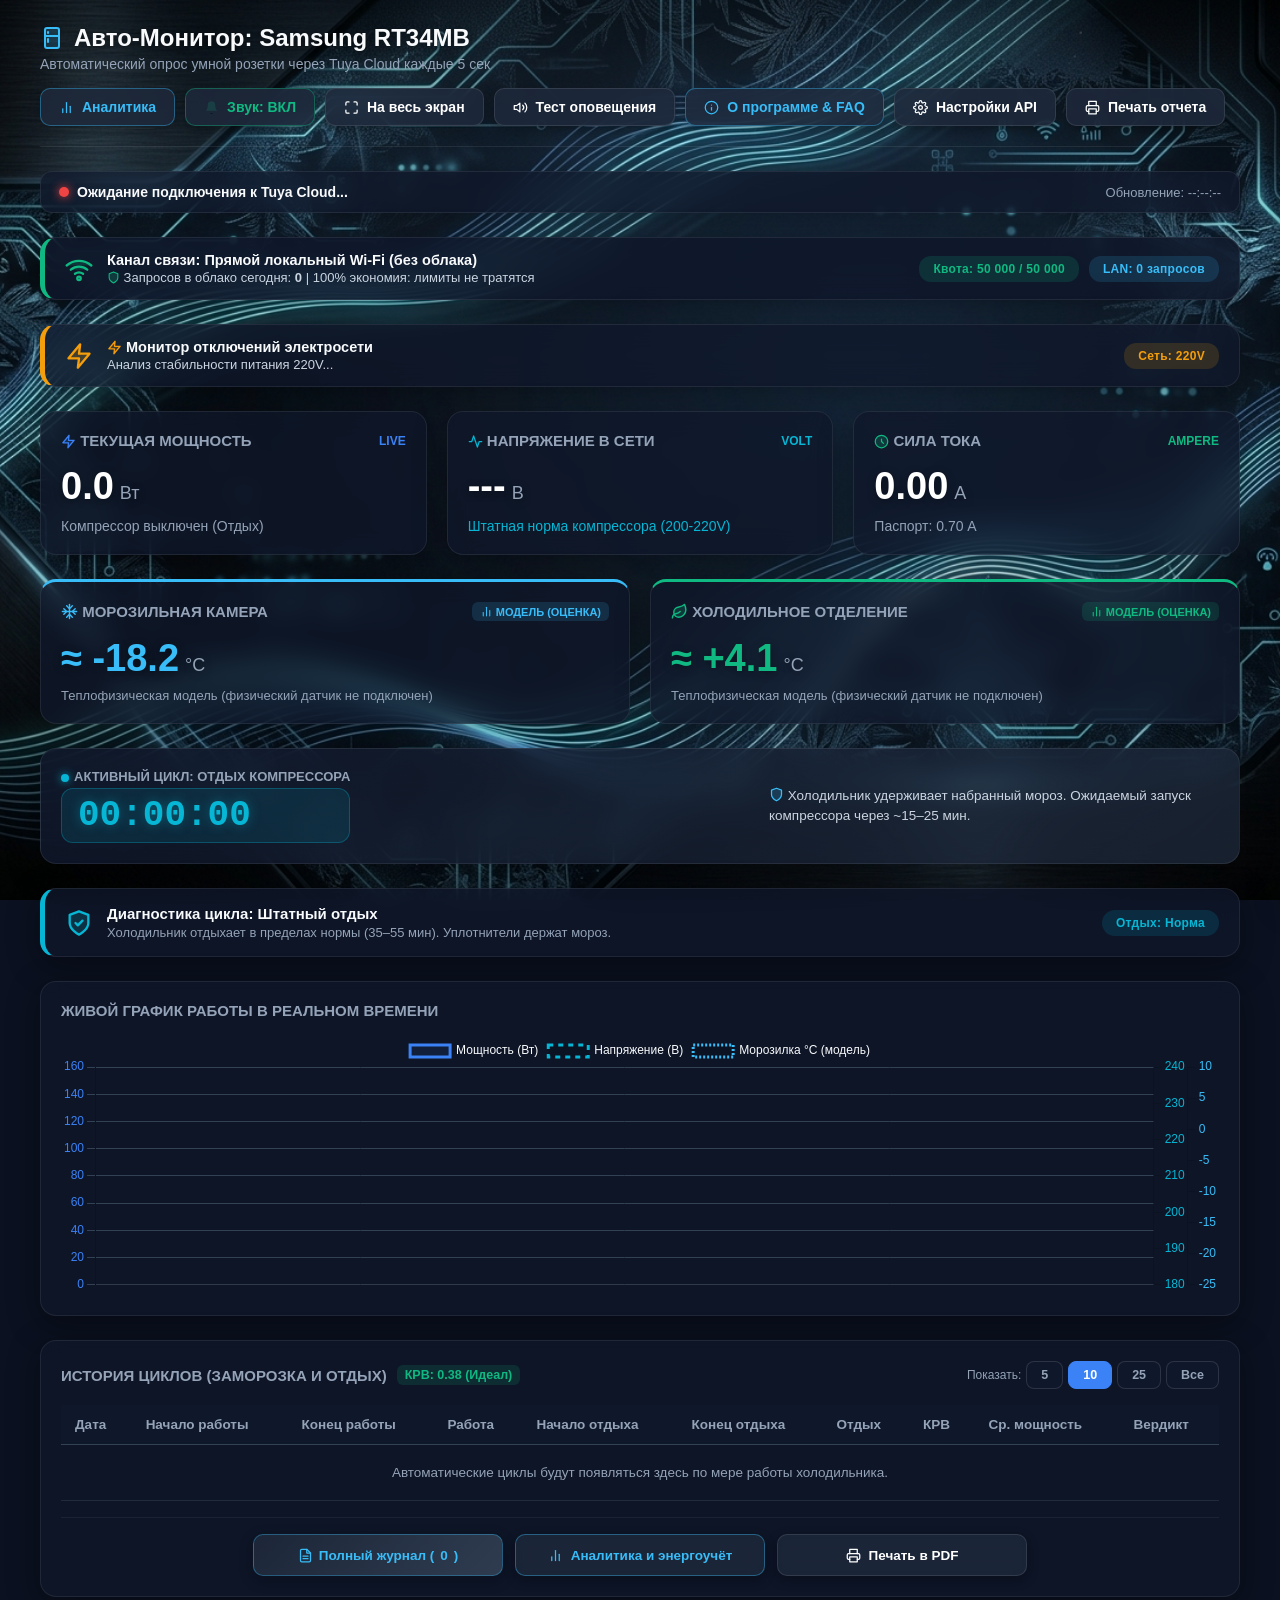
==== commit 94b93b7a: "chore(release): PRO v3.12.0 — Vector SVG Iconography & Power-Factor (cos phi) Telemetry" ====
--- a/static/index.html
+++ b/static/index.html
@@ -15,7 +15,7 @@
     <meta name="apple-mobile-web-app-title" content="Samsung RT34MB">
     
     <script src="chart.umd.min.js"></script>
-    <link rel="stylesheet" href="css/dashboard.css?v=3.11.0">
+    <link rel="stylesheet" href="css/dashboard.css?v=3.12.0">
 
     <style>
         /* Safeguard style to ensure instant dark splash screen display on load */
@@ -83,7 +83,7 @@
         <div class="splash-brand">
             <div class="splash-brand-badge">
                 <span class="splash-dot-pulse"></span>
-                <span>TELEMETRY KIOSK • PRO v3.10.0</span>
+                <span>TELEMETRY KIOSK • PRO v3.12.0</span>
             </div>
             <h1 class="splash-title">SAMSUNG <span class="splash-highlight">RT34MB</span></h1>
             <p class="splash-subtitle">Автономный комплекс термодинамики &amp; энергомониторинга</p>
@@ -644,7 +644,7 @@
                 </div>
                 <div>
                     <div class="about-title-row">
-                        Samsung RT34MB Monitor <span class="about-pro-badge">PRO v3.11.0</span>
+                        Samsung RT34MB Monitor <span class="about-pro-badge">PRO v3.12.0</span>
                     </div>
                     <div class="about-subtitle">Автономная система энергомониторинга и предиктивной диагностики No-Frost</div>
                 </div>
@@ -779,6 +779,18 @@
             <div id="tab-changelog" style="display:none;">
                 <div class="changelog-card">
                     <div class="changelog-ver">
+                        <span>v3.12.0 Pro — Vector SVG Iconography &amp; Power-Factor (cos φ) Telemetry</span>
+                        <span class="changelog-date">09.10.2026</span>
+                    </div>
+                    <div class="changelog-point"><strong>Фильтрация дельта-пакетов Tuya Protocol 3.5:</strong> автоматическое удержание последних валидных регистров напряжения, тока и мощности при частичных LAN-ответах розетки, полностью исключающее ложные нулевые провалы (0 В / 0 Вт) и искусственное дробление циклов.</div>
+                    <div class="changelog-point"><strong>Физическая классификация оттайки по коэффициенту мощности (cos φ):</strong> разделение активного ТЭНа оттайки No-Frost (cos φ ≥ 0.90) и индуктивного мотор-компрессора SK170K (cos φ ≈ 0.55–0.75) по реальному соотношению P / (V · I), устойчивое к переключениям ступеней стабилизатора (190–235 В).</div>
+                    <div class="changelog-point"><strong>Комбинированная векторная иконографика (Duotone + Contour SVG):</strong> полная замена системных эмодзи на масштабируемые SVG-иконки с двухтоновой полупрозрачной заливкой в карточках метрик и контурной графикой в кнопках, меню и таблицах архива.</div>
+                    <div class="changelog-point"><strong>Неоновые LED-индикаторы статусов (.led-dot):</strong> приборная стилизация индикаторов каналов связи (LAN / CLOUD), режимов работы агрегата и статусов сохранности продуктов с мягким свечением.</div>
+                    <div class="changelog-point"><strong>Единый векторный интерфейс на всех устройствах (100% Offline LAN):</strong> синхронное обновление главного дашборда, киоск-панели для ретро-iPad (чистый ES5, iOS 9–12) и презентационных лендингов (RU / EN) без зависимости от внешних иконочных шрифтов и CDN.</div>
+                </div>
+
+                <div class="changelog-card">
+                    <div class="changelog-ver">
                         <span>v3.11.0 Pro — Cyberpunk Boot Splash Screen &amp; UI Experience</span>
                         <span class="changelog-date">26.09.2026</span>
                     </div>
@@ -1000,8 +1012,8 @@
     </div>
 </div>
 
-<script src="js/dashboard.js?v=3.11.0"></script>
-<script src="js/analytics.js?v=3.11.0"></script>
+<script src="js/dashboard.js?v=3.12.0"></script>
+<script src="js/analytics.js?v=3.12.0"></script>
 
 
 </body>
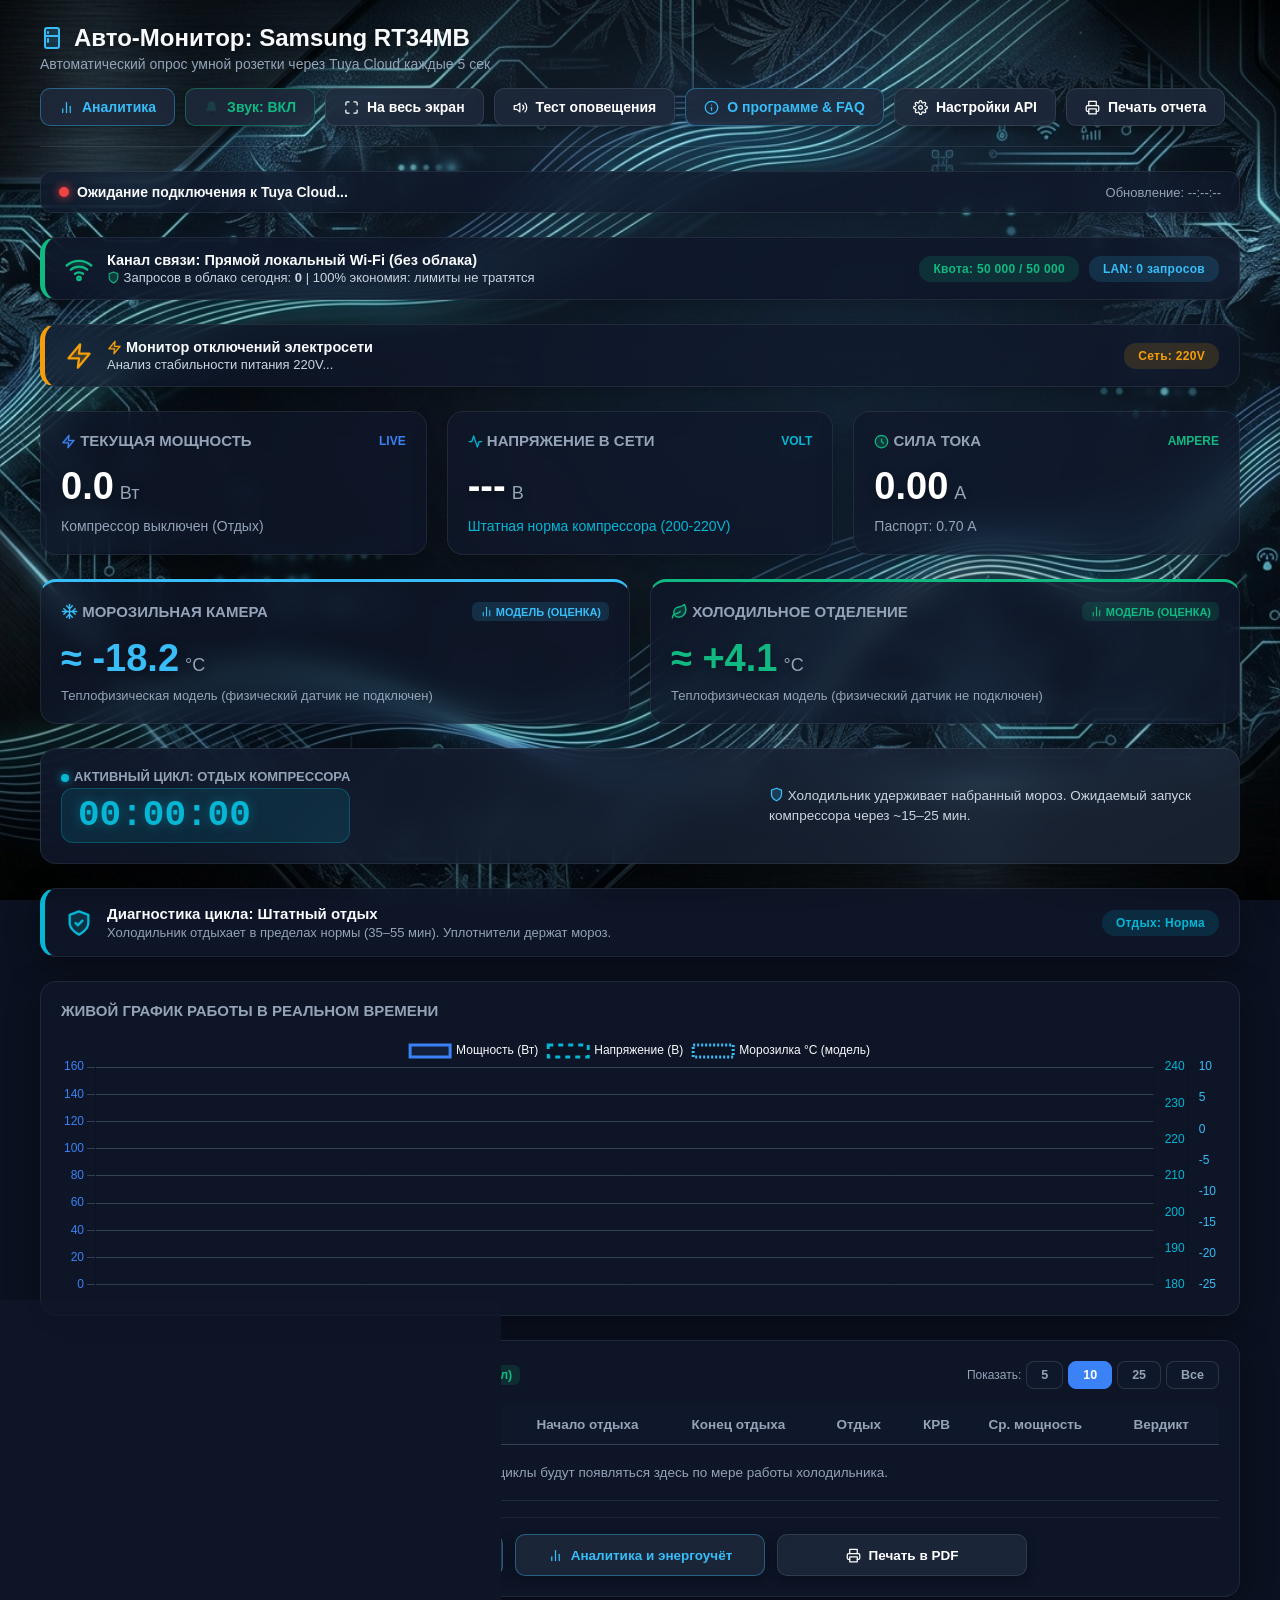
==== commit 07116395: "fix(ui): prevent .about-tabs-bar flex vertical compression and stray scrollbar on long changelog tab" ====
--- a/static/index.html
+++ b/static/index.html
@@ -15,7 +15,7 @@
     <meta name="apple-mobile-web-app-title" content="Samsung RT34MB">
     
     <script src="chart.umd.min.js"></script>
-    <link rel="stylesheet" href="css/dashboard.css?v=3.12.0">
+    <link rel="stylesheet" href="css/dashboard.css?v=3.12.0.1">
 
     <style>
         /* Safeguard style to ensure instant dark splash screen display on load */
@@ -1012,8 +1012,8 @@
     </div>
 </div>
 
-<script src="js/dashboard.js?v=3.12.0"></script>
-<script src="js/analytics.js?v=3.12.0"></script>
+<script src="js/dashboard.js?v=3.12.0.1"></script>
+<script src="js/analytics.js?v=3.12.0.1"></script>
 
 
 </body>
--- a/static/css/dashboard.css
+++ b/static/css/dashboard.css
@@ -490,6 +490,7 @@
             justify-content: space-between;
             align-items: center;
             gap: 10px;
+            flex-shrink: 0;
         }
         .about-header-left {
             display: flex;
@@ -563,7 +564,13 @@
             background: rgba(15, 23, 42, 0.85);
             border-bottom: 1px solid rgba(255, 255, 255, 0.08);
             overflow-x: auto;
+            overflow-y: hidden;
+            flex-shrink: 0;
+            scrollbar-width: none;
             -webkit-overflow-scrolling: touch;
+        }
+        .about-tabs-bar::-webkit-scrollbar {
+            display: none;
         }
         .about-tab-btn {
             background: transparent;
@@ -592,7 +599,8 @@
         .about-tab-body {
             padding: 18px 20px;
             overflow-y: auto;
-            flex: 1;
+            flex: 1 1 auto;
+            min-height: 0;
             -webkit-overflow-scrolling: touch;
         }
         .about-footer {
@@ -606,6 +614,7 @@
             gap: 8px;
             font-size: 12px;
             color: #64748b;
+            flex-shrink: 0;
         }
         .tab-label-short { display: none; }
         .tab-label-full { display: inline; }
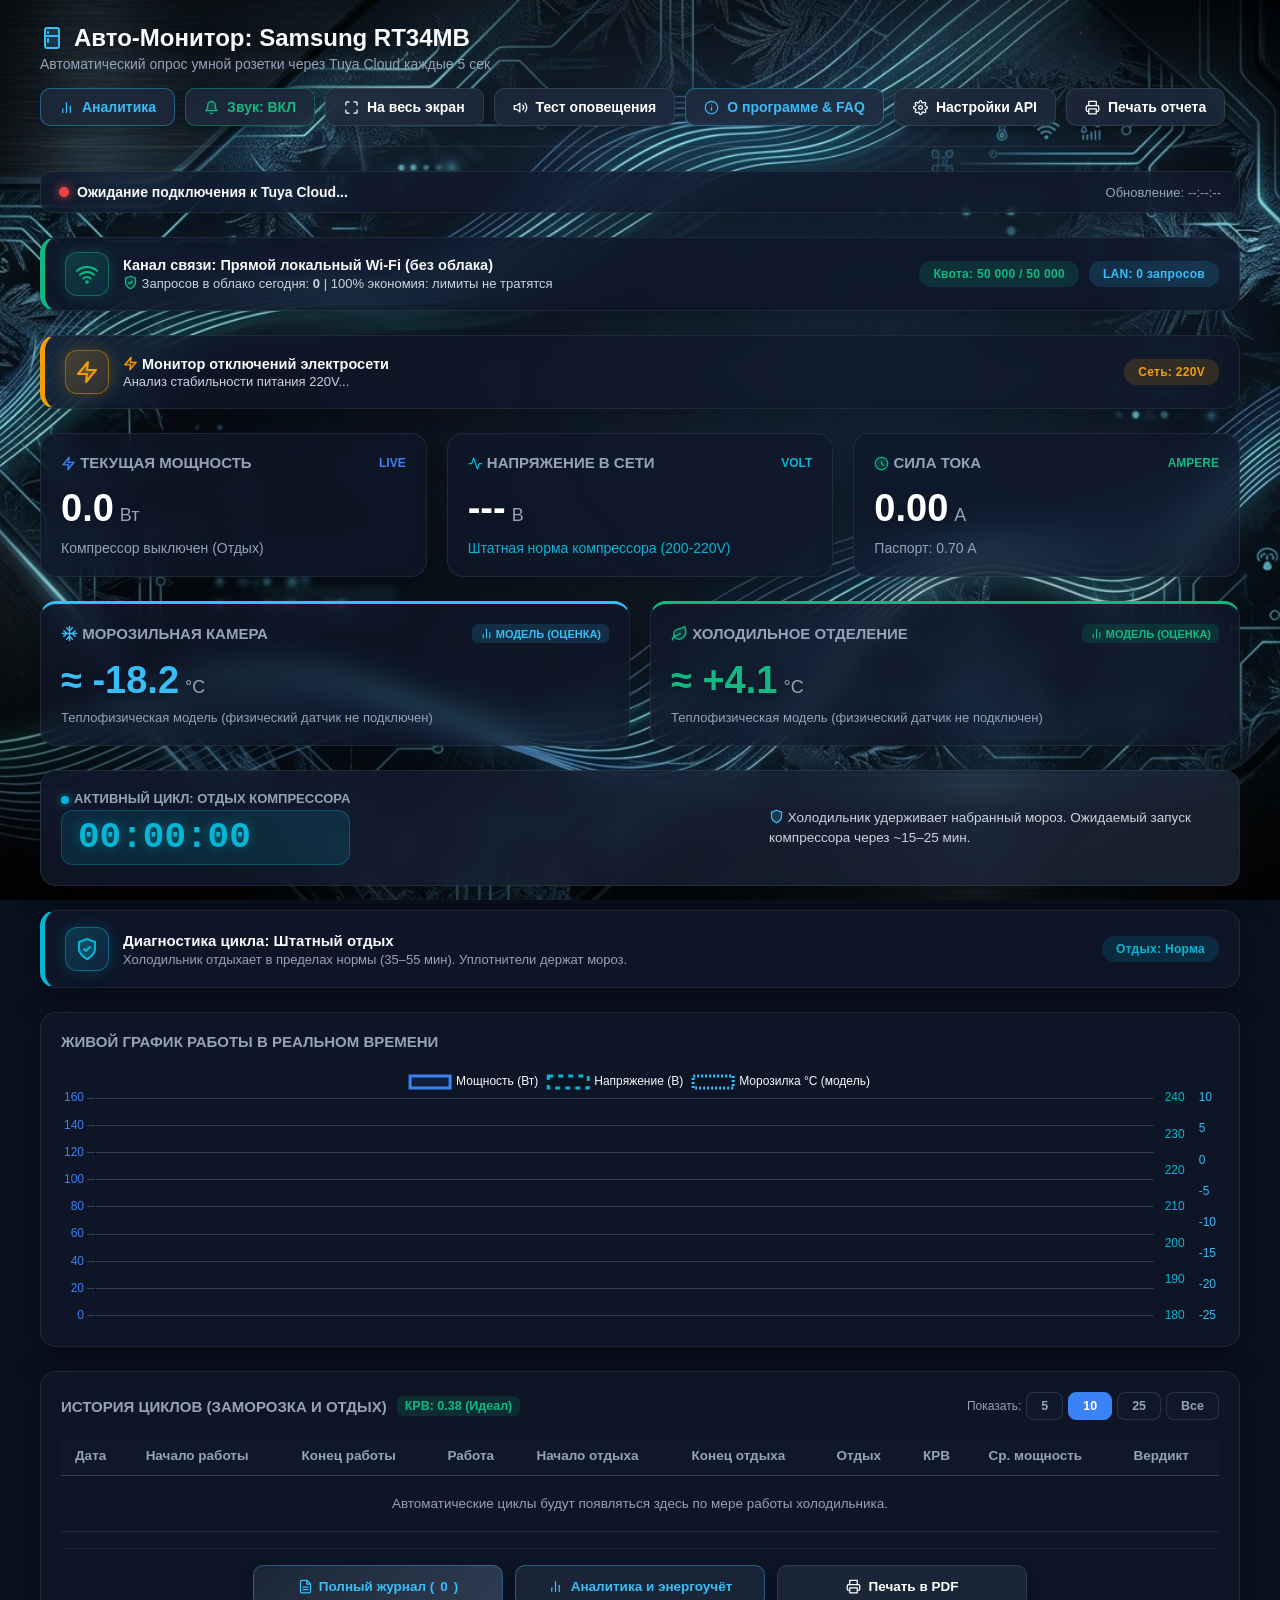
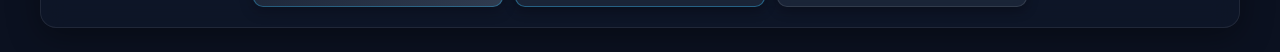
==== commit de61d651: "fix(ui): add stroke/fill defaults to UI_ICONS and glowing .banner-icon-badge containers on status ba" ====
--- a/static/index.html
+++ b/static/index.html
@@ -15,7 +15,7 @@
     <meta name="apple-mobile-web-app-title" content="Samsung RT34MB">
     
     <script src="chart.umd.min.js"></script>
-    <link rel="stylesheet" href="css/dashboard.css?v=3.12.0.1">
+    <link rel="stylesheet" href="css/dashboard.css?v=3.12.0.2">
 
     <style>
         /* Safeguard style to ensure instant dark splash screen display on load */
@@ -231,11 +231,11 @@
     <!-- Network Channel & Cloud Quota Card -->
     <div id="channel-quota-card" class="card" style="margin-bottom: 24px; border-left: 5px solid #10b981; padding: 14px 20px; display: flex; justify-content: space-between; align-items: center; flex-wrap: wrap; gap: 12px; background: rgba(15, 23, 42, 0.85);">
         <div style="display:flex; align-items:center; gap:14px;">
-            <span id="channel-icon" style="display:inline-flex; align-items:center; justify-content:center; color:#10b981;"><svg class="ui-icon ui-icon-2xl" viewBox="0 0 24 24" fill="currentColor" fill-opacity="0.18" stroke="currentColor" stroke-width="2"><path d="M5 12.55a11 11 0 0 1 14.08 0"/><path d="M1.42 9a16 16 0 0 1 21.16 0"/><path d="M8.53 16.11a6 6 0 0 1 6.95 0"/><circle cx="12" cy="20" r="1.5" fill="currentColor"/></svg></span>
+            <span id="channel-icon" class="banner-icon-badge banner-icon-green"><svg class="ui-icon ui-icon-xl" viewBox="0 0 24 24" fill="none" stroke="currentColor" stroke-width="2.3"><path d="M2 8.82a15 15 0 0 1 20 0"/><path d="M5 12.86a10 10 0 0 1 14 0"/><path d="M8.5 16.43a5 5 0 0 1 7 0"/><circle cx="12" cy="20" r="1.8" fill="currentColor" stroke="none"/></svg></span>
             <div>
                 <div style="font-size:14.5px; font-weight:700; color:#f8fafc;" id="channel-title">Канал связи: Прямой локальный Wi-Fi (без облака)</div>
                 <div style="font-size:13px; color:#cbd5e1; margin-top:2px;" id="channel-subtitle">
-                    <svg class="ui-icon ui-icon-xs" style="color:#10b981;" viewBox="0 0 24 24" fill="currentColor" fill-opacity="0.2" stroke="currentColor" stroke-width="2"><path d="M12 22s8-4 8-10V5l-8-3-8 3v7c0 6 8 10 8 10z"/></svg> Запросов в облако сегодня: <strong>0</strong> | 100% экономия: лимиты не тратятся
+                    <svg class="ui-icon ui-icon-sm" style="color:#10b981;" viewBox="0 0 24 24" fill="none" stroke="currentColor" stroke-width="2.2"><path d="M12 22s8-4 8-10V5l-8-3-8 3v7c0 6 8 10 8 10z" fill="currentColor" fill-opacity="0.22"/><path d="m9 12 2 2 4-4"/></svg> Запросов в облако сегодня: <strong>0</strong> | 100% экономия: лимиты не тратятся
                 </div>
             </div>
         </div>
@@ -252,9 +252,9 @@
     <!-- Blackout Monitoring Banner -->
     <div id="blackout-card" class="card" style="margin-bottom: 24px; border-left: 5px solid #f59e0b; padding: 14px 20px; display: flex; justify-content: space-between; align-items: center; flex-wrap: wrap; gap: 12px; background: rgba(15, 23, 42, 0.75);">
         <div style="display:flex; align-items:center; gap:14px;">
-            <span style="display:inline-flex; align-items:center; justify-content:center; color:#f59e0b;"><svg class="ui-icon ui-icon-2xl" viewBox="0 0 24 24" fill="currentColor" fill-opacity="0.2" stroke="currentColor" stroke-width="2"><polygon points="13 2 3 14 12 14 11 22 21 10 12 10 13 2"/></svg></span>
+            <span id="blackout-icon" class="banner-icon-badge banner-icon-amber"><svg class="ui-icon ui-icon-xl" viewBox="0 0 24 24" fill="none" stroke="currentColor" stroke-width="2.2"><polygon points="13 2 3 14 12 14 11 22 21 10 12 10 13 2" fill="currentColor" fill-opacity="0.25"/></svg></span>
             <div>
-                <div style="font-size:14.5px; font-weight:700; color:#f8fafc;" id="blackout-title"><svg class="ui-icon ui-icon-sm" style="color:#f59e0b;" viewBox="0 0 24 24" fill="currentColor" fill-opacity="0.2" stroke="currentColor" stroke-width="2"><polygon points="13 2 3 14 12 14 11 22 21 10 12 10 13 2"/></svg> Монитор отключений электросети</div>
+                <div style="font-size:14.5px; font-weight:700; color:#f8fafc;" id="blackout-title"><svg class="ui-icon ui-icon-sm" style="color:#f59e0b;" viewBox="0 0 24 24" fill="none" stroke="currentColor" stroke-width="2.2"><polygon points="13 2 3 14 12 14 11 22 21 10 12 10 13 2" fill="currentColor" fill-opacity="0.25"/></svg> Монитор отключений электросети</div>
                 <div style="font-size:13px; color:#cbd5e1; margin-top:2px;" id="blackout-subtitle">Анализ стабильности питания 220V...</div>
             </div>
         </div>
@@ -272,7 +272,7 @@
         </div>
 
         <div class="card">
-            <div class="card-header"><span class="card-title"><svg class="ui-icon ui-icon-sm" style="color:var(--accent-cyan);" viewBox="0 0 24 24" fill="currentColor" fill-opacity="0.2" stroke="currentColor" stroke-width="2"><polyline points="22 12 18 12 15 21 9 3 6 12 2 12"/></svg> Напряжение в сети</span><span style="color:var(--accent-cyan); font-size:12px; font-weight:bold;">VOLT</span></div>
+            <div class="card-header"><span class="card-title"><svg class="ui-icon ui-icon-sm" style="color:var(--accent-cyan);" viewBox="0 0 24 24" fill="none" stroke="currentColor" stroke-width="2.2"><polyline points="22 12 18 12 15 21 9 3 6 12 2 12"/></svg> Напряжение в сети</span><span style="color:var(--accent-cyan); font-size:12px; font-weight:bold;">VOLT</span></div>
             <div class="main-stat" id="live-voltage">--- <span class="unit">В</span></div>
             <div style="font-size: 14px; margin-top: 10px; color: var(--accent-cyan);" id="live-volt-desc">Штатная норма компрессора (200-220V)</div>
         </div>
@@ -320,7 +320,7 @@
     <div id="health-card" class="card" style="margin-bottom: 24px; border-left: 5px solid #06b6d4; transition: all 0.3s ease; padding: 16px 20px;">
         <div style="display:flex; justify-content:space-between; align-items:center; flex-wrap:wrap; gap:12px;">
             <div style="display:flex; align-items:center; gap:14px;">
-                <span id="health-icon" style="display:inline-flex; align-items:center; justify-content:center; color:#06b6d4;"><svg class="ui-icon ui-icon-2xl" viewBox="0 0 24 24" fill="currentColor" fill-opacity="0.18" stroke="currentColor" stroke-width="2"><path d="M12 22s8-4 8-10V5l-8-3-8 3v7c0 6 8 10 8 10z"/><polyline points="9 12 11 14 15 10"/></svg></span>
+                <span id="health-icon" class="banner-icon-badge banner-icon-cyan"><svg class="ui-icon ui-icon-xl" viewBox="0 0 24 24" fill="none" stroke="currentColor" stroke-width="2.2"><path d="M12 22s8-4 8-10V5l-8-3-8 3v7c0 6 8 10 8 10z" fill="currentColor" fill-opacity="0.22"/><polyline points="9 12 11 14 15 10"/></svg></span>
                 <div>
                     <div id="health-title" style="font-size:15px; font-weight:700; color:#f8fafc;">Диагностика цикла: Штатный отдых</div>
                     <div id="health-subtitle" style="font-size:13px; color:#94a3b8; margin-top:3px;">Холодильник отдыхает в пределах нормы (35–55 мин). Уплотнители держат мороз.</div>
@@ -460,7 +460,7 @@
             <!-- Tuya Cloud Energy Calibration Banner -->
             <div id="an-reconcile-box" style="background:rgba(15,23,42,0.8); border:1px solid rgba(16,185,129,0.3); border-left:4px solid #10b981; border-radius:12px; padding:12px 16px; margin-bottom:18px; display:flex; justify-content:space-between; align-items:center; flex-wrap:wrap; gap:12px;">
                 <div style="display:flex; align-items:center; gap:12px;">
-                    <span style="display:inline-flex; align-items:center; color:#10b981;"><svg class="ui-icon ui-icon-xl" viewBox="0 0 24 24" fill="currentColor" fill-opacity="0.2" stroke="currentColor" stroke-width="2"><path d="M12 22s8-4 8-10V5l-8-3-8 3v7c0 6 8 10 8 10z"/><polyline points="9 12 11 14 15 10"/></svg></span>
+                    <span class="banner-icon-badge banner-icon-green"><svg class="ui-icon ui-icon-xl" viewBox="0 0 24 24" fill="none" stroke="currentColor" stroke-width="2.2"><path d="M12 22s8-4 8-10V5l-8-3-8 3v7c0 6 8 10 8 10z" fill="currentColor" fill-opacity="0.22"/><polyline points="9 12 11 14 15 10"/></svg></span>
                     <div>
                         <div style="font-weight:700; font-size:14px; color:#f8fafc; display:flex; align-items:center; gap:8px; flex-wrap:wrap;">
                             Аппаратная калибровка Tuya Cloud
@@ -1012,8 +1012,8 @@
     </div>
 </div>
 
-<script src="js/dashboard.js?v=3.12.0.1"></script>
-<script src="js/analytics.js?v=3.12.0.1"></script>
+<script src="js/dashboard.js?v=3.12.0.2"></script>
+<script src="js/analytics.js?v=3.12.0.2"></script>
 
 
 </body>
--- a/static/css/dashboard.css
+++ b/static/css/dashboard.css
@@ -1192,8 +1192,14 @@
             display: inline-block;
             vertical-align: -0.18em;
             flex-shrink: 0;
+            fill: none;
+            stroke: currentColor;
+            stroke-width: 2;
             stroke-linecap: round;
             stroke-linejoin: round;
+        }
+        .ui-icon[fill="currentColor"] {
+            fill: currentColor;
         }
         .ui-icon-xs { width: 13px; height: 13px; }
         .ui-icon-sm { width: 15px; height: 15px; }
@@ -1205,6 +1211,60 @@
             animation: splashSpin 1.1s linear infinite;
         }
 
+        .banner-icon-badge {
+            width: 44px;
+            height: 44px;
+            border-radius: 12px;
+            display: inline-flex;
+            align-items: center;
+            justify-content: center;
+            flex-shrink: 0;
+            transition: all 0.25s ease;
+        }
+        .banner-icon-green {
+            color: #10b981;
+            background: linear-gradient(135deg, rgba(16, 185, 129, 0.22), rgba(6, 182, 212, 0.10));
+            border: 1px solid rgba(16, 185, 129, 0.45);
+            box-shadow: 0 0 16px rgba(16, 185, 129, 0.22);
+        }
+        .banner-icon-amber {
+            color: #f59e0b;
+            background: linear-gradient(135deg, rgba(245, 158, 11, 0.22), rgba(249, 115, 22, 0.10));
+            border: 1px solid rgba(245, 158, 11, 0.45);
+            box-shadow: 0 0 16px rgba(245, 158, 11, 0.22);
+        }
+        .banner-icon-cyan {
+            color: #06b6d4;
+            background: linear-gradient(135deg, rgba(6, 182, 212, 0.22), rgba(56, 189, 248, 0.10));
+            border: 1px solid rgba(6, 182, 212, 0.45);
+            box-shadow: 0 0 16px rgba(6, 182, 212, 0.22);
+        }
+        .banner-icon-orange {
+            color: #f97316;
+            background: linear-gradient(135deg, rgba(249, 115, 22, 0.22), rgba(234, 88, 12, 0.10));
+            border: 1px solid rgba(249, 115, 22, 0.45);
+            box-shadow: 0 0 16px rgba(249, 115, 22, 0.22);
+        }
+        .banner-icon-red {
+            color: #ef4444;
+            background: linear-gradient(135deg, rgba(239, 68, 68, 0.25), rgba(220, 38, 38, 0.12));
+            border: 1px solid rgba(239, 68, 68, 0.5);
+            box-shadow: 0 0 18px rgba(239, 68, 68, 0.25);
+        }
+        .banner-icon-blue {
+            color: #3b82f6;
+            background: linear-gradient(135deg, rgba(59, 130, 246, 0.22), rgba(37, 99, 235, 0.10));
+            border: 1px solid rgba(59, 130, 246, 0.45);
+            box-shadow: 0 0 16px rgba(59, 130, 246, 0.22);
+        }
+        @media (max-width: 600px) {
+            .banner-icon-badge {
+                width: 38px;
+                height: 38px;
+                border-radius: 10px;
+            }
+        }
+
         .led-dot {
             display: inline-block;
             width: 8px;
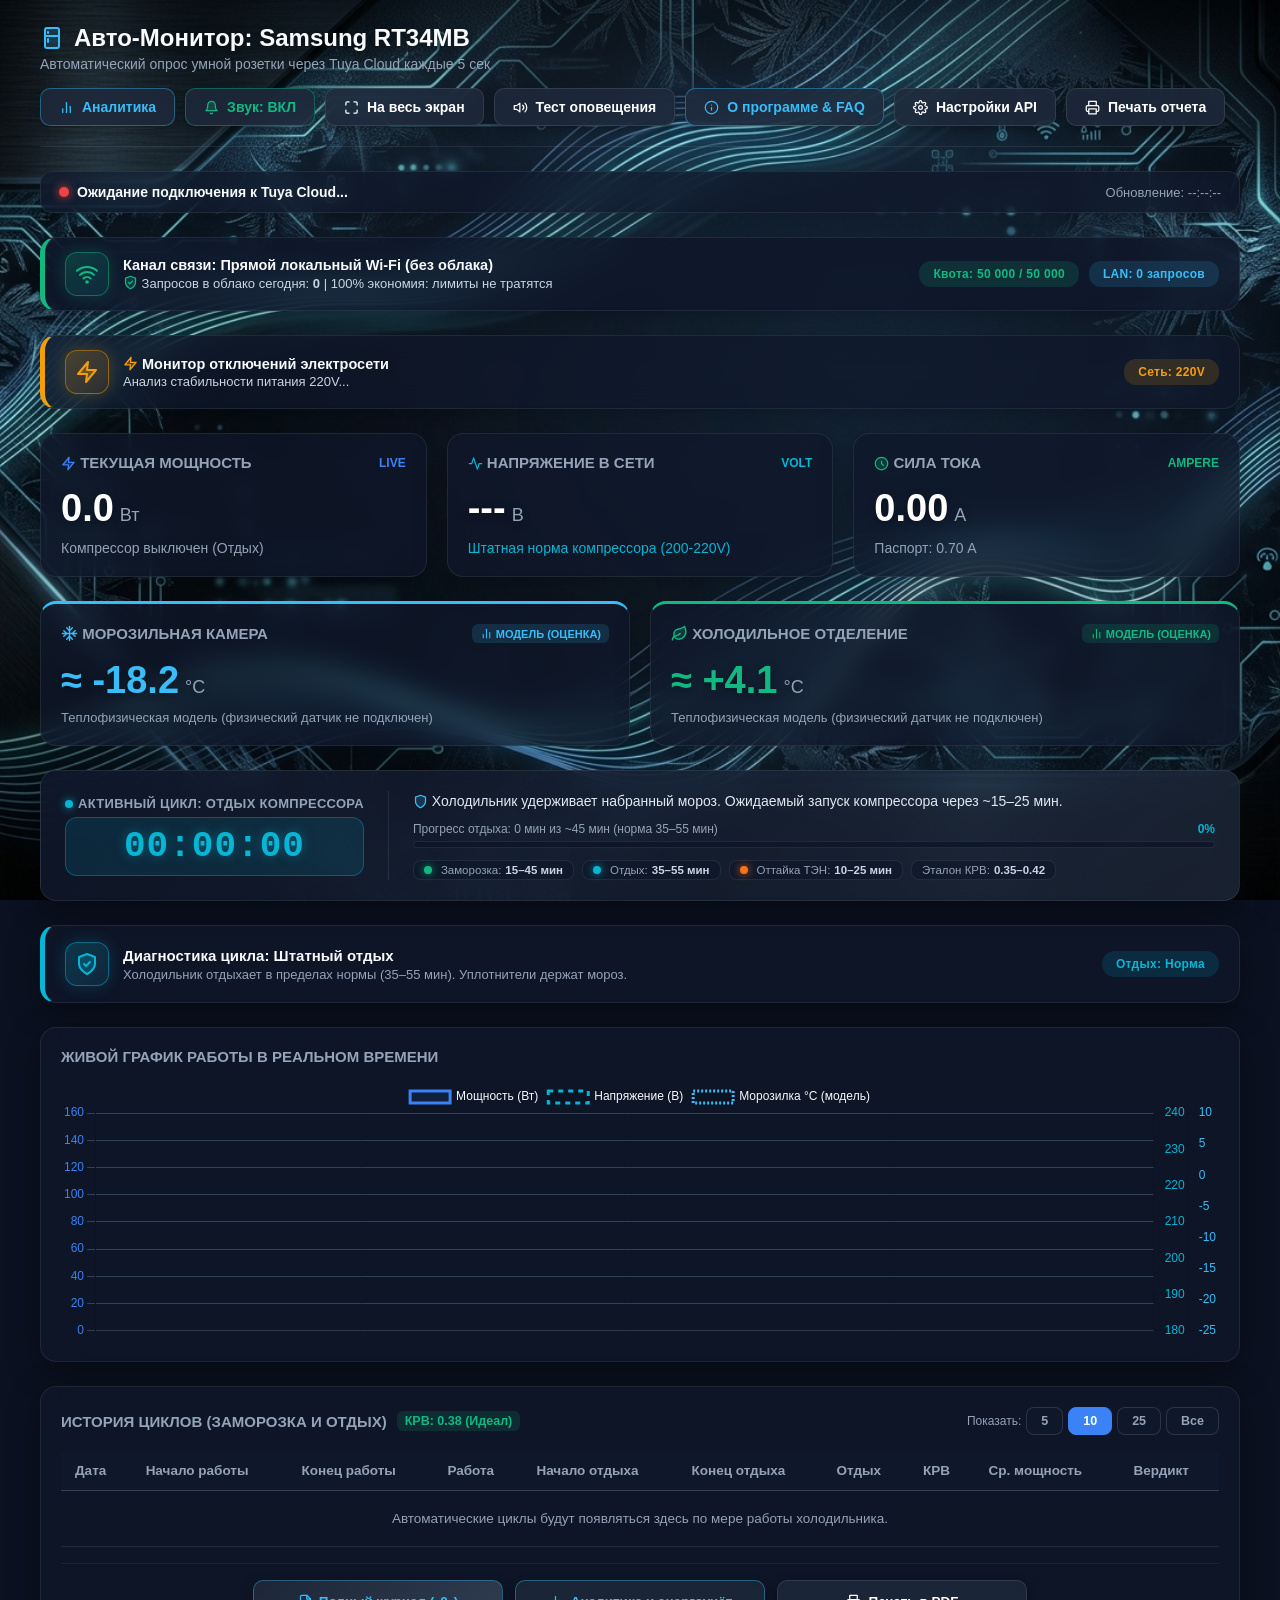
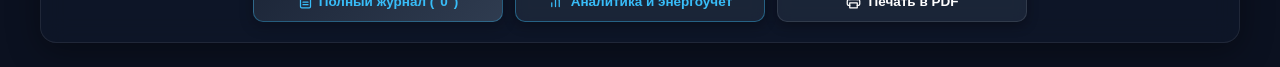
==== commit f0263d71: "ui(cycle-box): eliminate middle dead space with live cycle progress bar and norm pills" ====
--- a/static/index.html
+++ b/static/index.html
@@ -15,7 +15,7 @@
     <meta name="apple-mobile-web-app-title" content="Samsung RT34MB">
     
     <script src="chart.umd.min.js"></script>
-    <link rel="stylesheet" href="css/dashboard.css?v=3.12.0.2">
+    <link rel="stylesheet" href="css/dashboard.css?v=3.12.0.3">
 
     <style>
         /* Safeguard style to ensure instant dark splash screen display on load */
@@ -306,13 +306,30 @@
     </div>
 
     <!-- Auto Cycle Box -->
-    <div class="cycle-box">
-        <div>
-            <div style="font-size: 13px; color: var(--text-muted); margin-bottom: 4px; font-weight:600;" id="timer-title"><span class="led-dot led-cyan"></span>АКТИВНЫЙ ЦИКЛ: ОТДЫХ КОМПРЕССОРА</div>
+    <div class="cycle-box" id="cycle-box-card">
+        <div class="cycle-timer-col">
+            <div style="font-size: 13px; color: var(--text-muted); margin-bottom: 6px; font-weight:700; letter-spacing: 0.3px;" id="timer-title"><span class="led-dot led-cyan"></span>АКТИВНЫЙ ЦИКЛ: ОТДЫХ КОМПРЕССОРА</div>
             <div class="timer-val" id="auto-timer" style="color: #06b6d4;">00:00:00</div>
         </div>
-        <div style="max-width: 450px; font-size: 13.5px; color: #cbd5e1; line-height: 1.5;" id="cycle-verdict">
-            <svg class="ui-icon ui-icon-sm" style="color:#38bdf8;" viewBox="0 0 24 24" fill="currentColor" fill-opacity="0.18" stroke="currentColor" stroke-width="2"><path d="M12 22s8-4 8-10V5l-8-3-8 3v7c0 6 8 10 8 10z"/></svg> Холодильник удерживает набранный мороз. Ожидаемый запуск компрессора через ~15–25 мин.
+        <div class="cycle-details-col">
+            <div class="cycle-verdict-text" id="cycle-verdict">
+                <svg class="ui-icon ui-icon-sm" style="color:#38bdf8;" viewBox="0 0 24 24" fill="currentColor" fill-opacity="0.18" stroke="currentColor" stroke-width="2"><path d="M12 22s8-4 8-10V5l-8-3-8 3v7c0 6 8 10 8 10z"/></svg> Холодильник удерживает набранный мороз. Ожидаемый запуск компрессора через ~15–25 мин.
+            </div>
+            <div class="cycle-progress-wrap">
+                <div class="cycle-progress-meta">
+                    <span id="cycle-progress-label">Прогресс отдыха: 0 мин из ~45 мин (норма 35–55 мин)</span>
+                    <span id="cycle-progress-pct" style="color:#06b6d4; font-weight:700;">0%</span>
+                </div>
+                <div class="cycle-progress-track">
+                    <div class="cycle-progress-fill" id="cycle-progress-fill" style="width: 0%; background: linear-gradient(90deg, #06b6d4, #38bdf8); box-shadow: 0 0 10px rgba(6,182,212,0.5);"></div>
+                </div>
+            </div>
+            <div class="cycle-norm-pills">
+                <span class="cycle-norm-pill"><span class="led-dot led-green"></span>Заморозка: <strong>15–45 мин</strong></span>
+                <span class="cycle-norm-pill"><span class="led-dot led-cyan"></span>Отдых: <strong>35–55 мин</strong></span>
+                <span class="cycle-norm-pill"><span class="led-dot led-orange"></span>Оттайка ТЭН: <strong>10–25 мин</strong></span>
+                <span class="cycle-norm-pill">Эталон КРВ: <strong>0.35–0.42</strong></span>
+            </div>
         </div>
     </div>
 
@@ -1012,8 +1029,8 @@
     </div>
 </div>
 
-<script src="js/dashboard.js?v=3.12.0.2"></script>
-<script src="js/analytics.js?v=3.12.0.2"></script>
+<script src="js/dashboard.js?v=3.12.0.3"></script>
+<script src="js/analytics.js?v=3.12.0.3"></script>
 
 
 </body>
--- a/static/css/dashboard.css
+++ b/static/css/dashboard.css
@@ -45,8 +45,18 @@
         .main-stat { font-size: 38px; font-weight: 800; color: #fff; display: flex; align-items: baseline; gap: 6px; text-shadow: 0 2px 8px rgba(0,0,0,0.4); }
         .unit { font-size: 18px; font-weight: 500; color: var(--text-muted); }
 
-        .cycle-box { background: linear-gradient(135deg, rgba(15, 23, 42, 0.85), rgba(30, 41, 59, 0.75)); border: 1px solid rgba(255,255,255,0.08); border-radius: 16px; padding: 20px; margin-bottom: 24px; display: flex; justify-content: space-between; align-items: center; flex-wrap: wrap; gap: 20px; backdrop-filter: blur(12px); -webkit-backdrop-filter: blur(12px); box-shadow: 0 8px 32px rgba(0,0,0,0.37); }
-        .timer-val { font-size: 36px; font-family: monospace; font-weight: 700; color: var(--accent-cyan); background: rgba(6, 182, 212, 0.12); padding: 6px 16px; border-radius: 12px; border: 1px solid rgba(6, 182, 212, 0.3); text-shadow: 0 0 12px rgba(6, 182, 212, 0.4); }
+        .cycle-box { background: linear-gradient(135deg, rgba(15, 23, 42, 0.88), rgba(30, 41, 59, 0.78)); border: 1px solid rgba(255,255,255,0.08); border-radius: 16px; padding: 20px 24px; margin-bottom: 24px; display: flex; align-items: stretch; gap: 24px; backdrop-filter: blur(12px); -webkit-backdrop-filter: blur(12px); box-shadow: 0 8px 32px rgba(0,0,0,0.37); }
+        .cycle-timer-col { display: flex; flex-direction: column; justify-content: center; min-width: 265px; flex-shrink: 0; }
+        .timer-val { font-size: 36px; font-family: monospace; font-weight: 700; color: var(--accent-cyan); background: rgba(6, 182, 212, 0.12); padding: 8px 18px; border-radius: 12px; border: 1px solid rgba(6, 182, 212, 0.35); text-shadow: 0 0 12px rgba(6, 182, 212, 0.4); text-align: center; letter-spacing: 1px; transition: all 0.25s ease; }
+        .cycle-details-col { flex: 1; min-width: 280px; border-left: 1px solid rgba(255, 255, 255, 0.09); padding-left: 24px; display: flex; flex-direction: column; justify-content: center; gap: 10px; }
+        .cycle-verdict-text { font-size: 14px; color: #e2e8f0; line-height: 1.5; }
+        .cycle-progress-wrap { display: flex; flex-direction: column; gap: 5px; }
+        .cycle-progress-meta { display: flex; justify-content: space-between; align-items: center; font-size: 12px; color: #94a3b8; }
+        .cycle-progress-track { width: 100%; height: 7px; border-radius: 999px; background: rgba(15, 23, 42, 0.85); border: 1px solid rgba(255, 255, 255, 0.08); overflow: hidden; }
+        .cycle-progress-fill { height: 100%; border-radius: 999px; transition: width 0.6s ease, background 0.3s ease; }
+        .cycle-norm-pills { display: flex; flex-wrap: wrap; gap: 8px; margin-top: 2px; }
+        .cycle-norm-pill { font-size: 11.5px; color: #94a3b8; background: rgba(15, 23, 42, 0.65); border: 1px solid rgba(255, 255, 255, 0.08); padding: 3px 10px; border-radius: 8px; display: inline-flex; align-items: center; gap: 4px; }
+        .cycle-norm-pill strong { color: #cbd5e1; font-weight: 700; }
 
         .chart-card { background: rgba(15, 23, 42, 0.75); border: 1px solid rgba(255, 255, 255, 0.08); border-radius: 16px; padding: 20px; margin-bottom: 24px; backdrop-filter: blur(12px); -webkit-backdrop-filter: blur(12px); box-shadow: 0 8px 32px rgba(0,0,0,0.37); }
         .chart-container { position: relative; height: 260px; width: 100%; }
@@ -339,7 +349,9 @@
             }
             .grid-3 { grid-template-columns: 1fr; gap: 12px; margin-bottom: 14px; }
             .main-stat { font-size: 30px; }
-            .cycle-box { flex-direction: column; align-items: flex-start; padding: 14px; gap: 10px; }
+            .cycle-box { flex-direction: column; align-items: stretch; padding: 14px; gap: 12px; }
+            .cycle-timer-col { min-width: 0; width: 100%; }
+            .cycle-details-col { min-width: 0; width: 100%; border-left: none; border-top: 1px solid rgba(255, 255, 255, 0.08); padding-left: 0; padding-top: 12px; }
             .timer-val { font-size: 26px; width: 100%; text-align: center; }
             .chart-container { height: 190px; }
             .card { padding: 14px; border-radius: 14px; margin-bottom: 14px; }
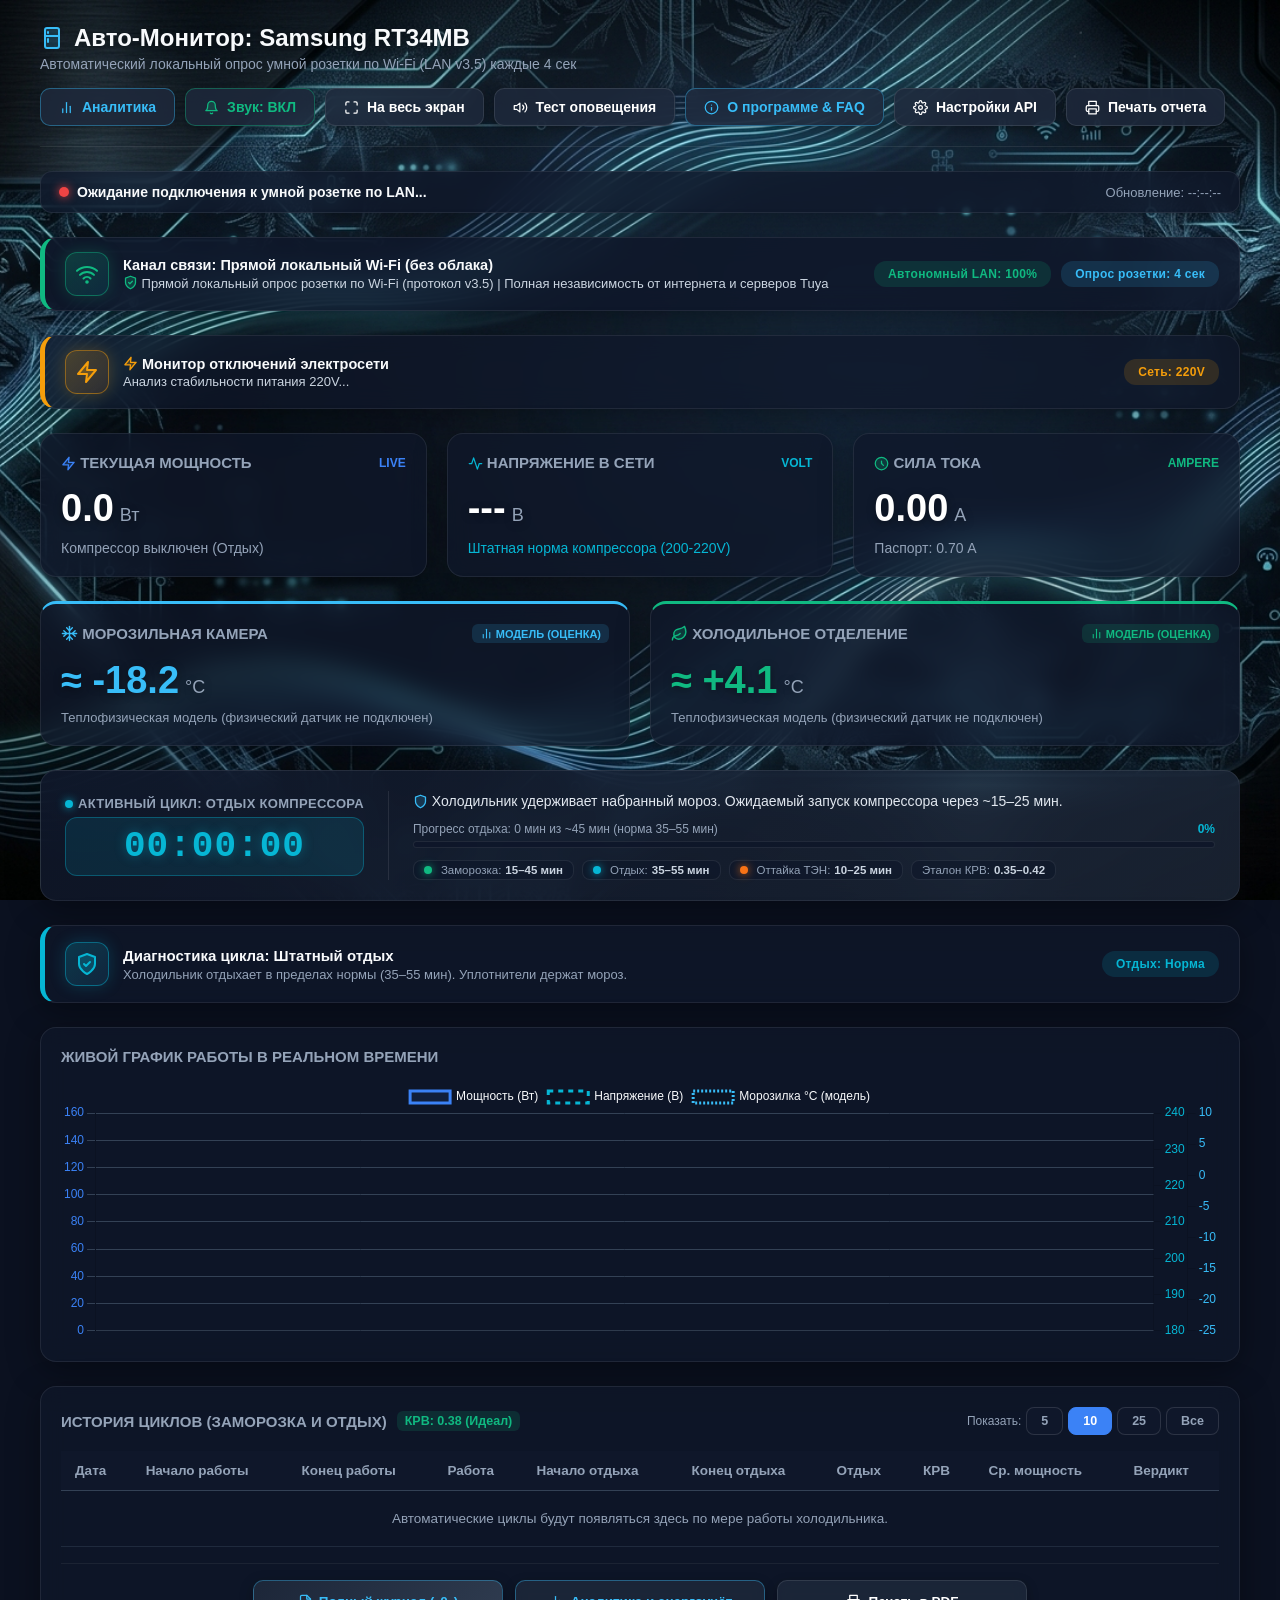
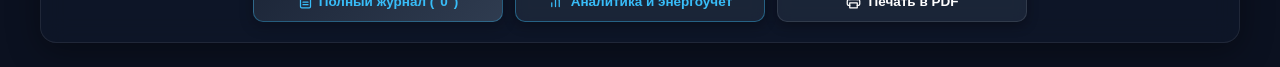
==== commit 576808ec: "ui(channel-card): replace legacy cloud quota badges with 100% Autonomous LAN telemetry" ====
--- a/static/index.html
+++ b/static/index.html
@@ -15,7 +15,7 @@
     <meta name="apple-mobile-web-app-title" content="Samsung RT34MB">
     
     <script src="chart.umd.min.js"></script>
-    <link rel="stylesheet" href="css/dashboard.css?v=3.12.0.3">
+    <link rel="stylesheet" href="css/dashboard.css?v=3.12.0.4">
 
     <style>
         /* Safeguard style to ensure instant dark splash screen display on load */
@@ -190,8 +190,8 @@
     <div class="drawer-section-title"><svg class="ui-icon ui-icon-xs" viewBox="0 0 24 24" fill="none" stroke="currentColor" stroke-width="2"><path d="M12 22s8-4 8-10V5l-8-3-8 3v7c0 6 8 10 8 10z"/></svg> Инфо о системе</div>
     <div style="padding: 12px 16px; font-size: 12px; color: #94a3b8; line-height: 1.6; background: rgba(15,23,42,0.6); margin: 6px 16px; border-radius: 10px; border: 1px solid rgba(255,255,255,0.06);">
         <div>Сервер: <strong style="color:#f8fafc;" id="drawer-server-ip">Локальная сеть</strong></div>
-        <div id="drawer-channel-info">Канал: <strong style="color:#10b981;">LAN (без облака)</strong></div>
-        <div id="drawer-quota-info">Квота: <strong style="color:#10b981;">50 000 / 50 000</strong></div>
+        <div id="drawer-channel-info">Канал: <strong style="color:#10b981;">Прямой LAN Wi-Fi (v3.5)</strong></div>
+        <div id="drawer-quota-info">Режим: <strong style="color:#10b981;">100% Автономный (без облака)</strong></div>
     </div>
 </div>
 
@@ -200,7 +200,7 @@
     <div class="header">
         <div class="title-group">
             <h1><svg class="ui-icon ui-icon-xl" style="color:#38bdf8;" viewBox="0 0 24 24" fill="currentColor" fill-opacity="0.18" stroke="currentColor" stroke-width="2"><rect x="5" y="2" width="14" height="20" rx="2"/><line x1="5" y1="10" x2="19" y2="10"/><line x1="8" y1="6" x2="8" y2="7"/><line x1="8" y1="13" x2="8" y2="16"/></svg> Авто-Монитор: Samsung RT34MB</h1>
-            <p>Автоматический опрос умной розетки через Tuya Cloud каждые 5 сек</p>
+            <p>Автоматический локальный опрос умной розетки по Wi-Fi (LAN v3.5) каждые 4 сек</p>
         </div>
         <!-- Desktop Action Buttons -->
         <div class="btn-group desktop-btn-group">
@@ -223,28 +223,28 @@
     <div class="cloud-banner">
         <div class="status-tag" id="cloud-status">
             <span class="dot dot-red" id="cloud-dot"></span>
-            <span id="cloud-text">Ожидание подключения к Tuya Cloud...</span>
+            <span id="cloud-text">Ожидание подключения к умной розетке по LAN...</span>
         </div>
         <div style="font-size: 13px; color: var(--text-muted);" id="last-sync">Обновление: --:--:--</div>
     </div>
 
-    <!-- Network Channel & Cloud Quota Card -->
+    <!-- Network Channel & Autonomous LAN Card -->
     <div id="channel-quota-card" class="card" style="margin-bottom: 24px; border-left: 5px solid #10b981; padding: 14px 20px; display: flex; justify-content: space-between; align-items: center; flex-wrap: wrap; gap: 12px; background: rgba(15, 23, 42, 0.85);">
         <div style="display:flex; align-items:center; gap:14px;">
             <span id="channel-icon" class="banner-icon-badge banner-icon-green"><svg class="ui-icon ui-icon-xl" viewBox="0 0 24 24" fill="none" stroke="currentColor" stroke-width="2.3"><path d="M2 8.82a15 15 0 0 1 20 0"/><path d="M5 12.86a10 10 0 0 1 14 0"/><path d="M8.5 16.43a5 5 0 0 1 7 0"/><circle cx="12" cy="20" r="1.8" fill="currentColor" stroke="none"/></svg></span>
             <div>
                 <div style="font-size:14.5px; font-weight:700; color:#f8fafc;" id="channel-title">Канал связи: Прямой локальный Wi-Fi (без облака)</div>
                 <div style="font-size:13px; color:#cbd5e1; margin-top:2px;" id="channel-subtitle">
-                    <svg class="ui-icon ui-icon-sm" style="color:#10b981;" viewBox="0 0 24 24" fill="none" stroke="currentColor" stroke-width="2.2"><path d="M12 22s8-4 8-10V5l-8-3-8 3v7c0 6 8 10 8 10z" fill="currentColor" fill-opacity="0.22"/><path d="m9 12 2 2 4-4"/></svg> Запросов в облако сегодня: <strong>0</strong> | 100% экономия: лимиты не тратятся
+                    <svg class="ui-icon ui-icon-sm" style="color:#10b981;" viewBox="0 0 24 24" fill="none" stroke="currentColor" stroke-width="2.2"><path d="M12 22s8-4 8-10V5l-8-3-8 3v7c0 6 8 10 8 10z" fill="currentColor" fill-opacity="0.22"/><path d="m9 12 2 2 4-4"/></svg> Прямой локальный опрос розетки по Wi-Fi (протокол v3.5) | Полная независимость от интернета и серверов Tuya
                 </div>
             </div>
         </div>
         <div style="display:flex; align-items:center; gap:10px;">
             <div id="quota-badge" style="font-size:12px; font-weight:700; padding:6px 14px; border-radius:12px; background:rgba(16,185,129,0.15); color:#10b981; letter-spacing:0.3px;">
-                Квота: 50 000 / 50 000
+                Автономный LAN: 100%
             </div>
             <div id="channel-badge" style="font-size:12px; font-weight:700; padding:6px 14px; border-radius:12px; background:rgba(56,189,248,0.15); color:#38bdf8; letter-spacing:0.3px;">
-                LAN: 0 запросов
+                Опрос розетки: 4 сек
             </div>
         </div>
     </div>
@@ -1029,8 +1029,8 @@
     </div>
 </div>
 
-<script src="js/dashboard.js?v=3.12.0.3"></script>
-<script src="js/analytics.js?v=3.12.0.3"></script>
+<script src="js/dashboard.js?v=3.12.0.4"></script>
+<script src="js/analytics.js?v=3.12.0.4"></script>
 
 
 </body>
